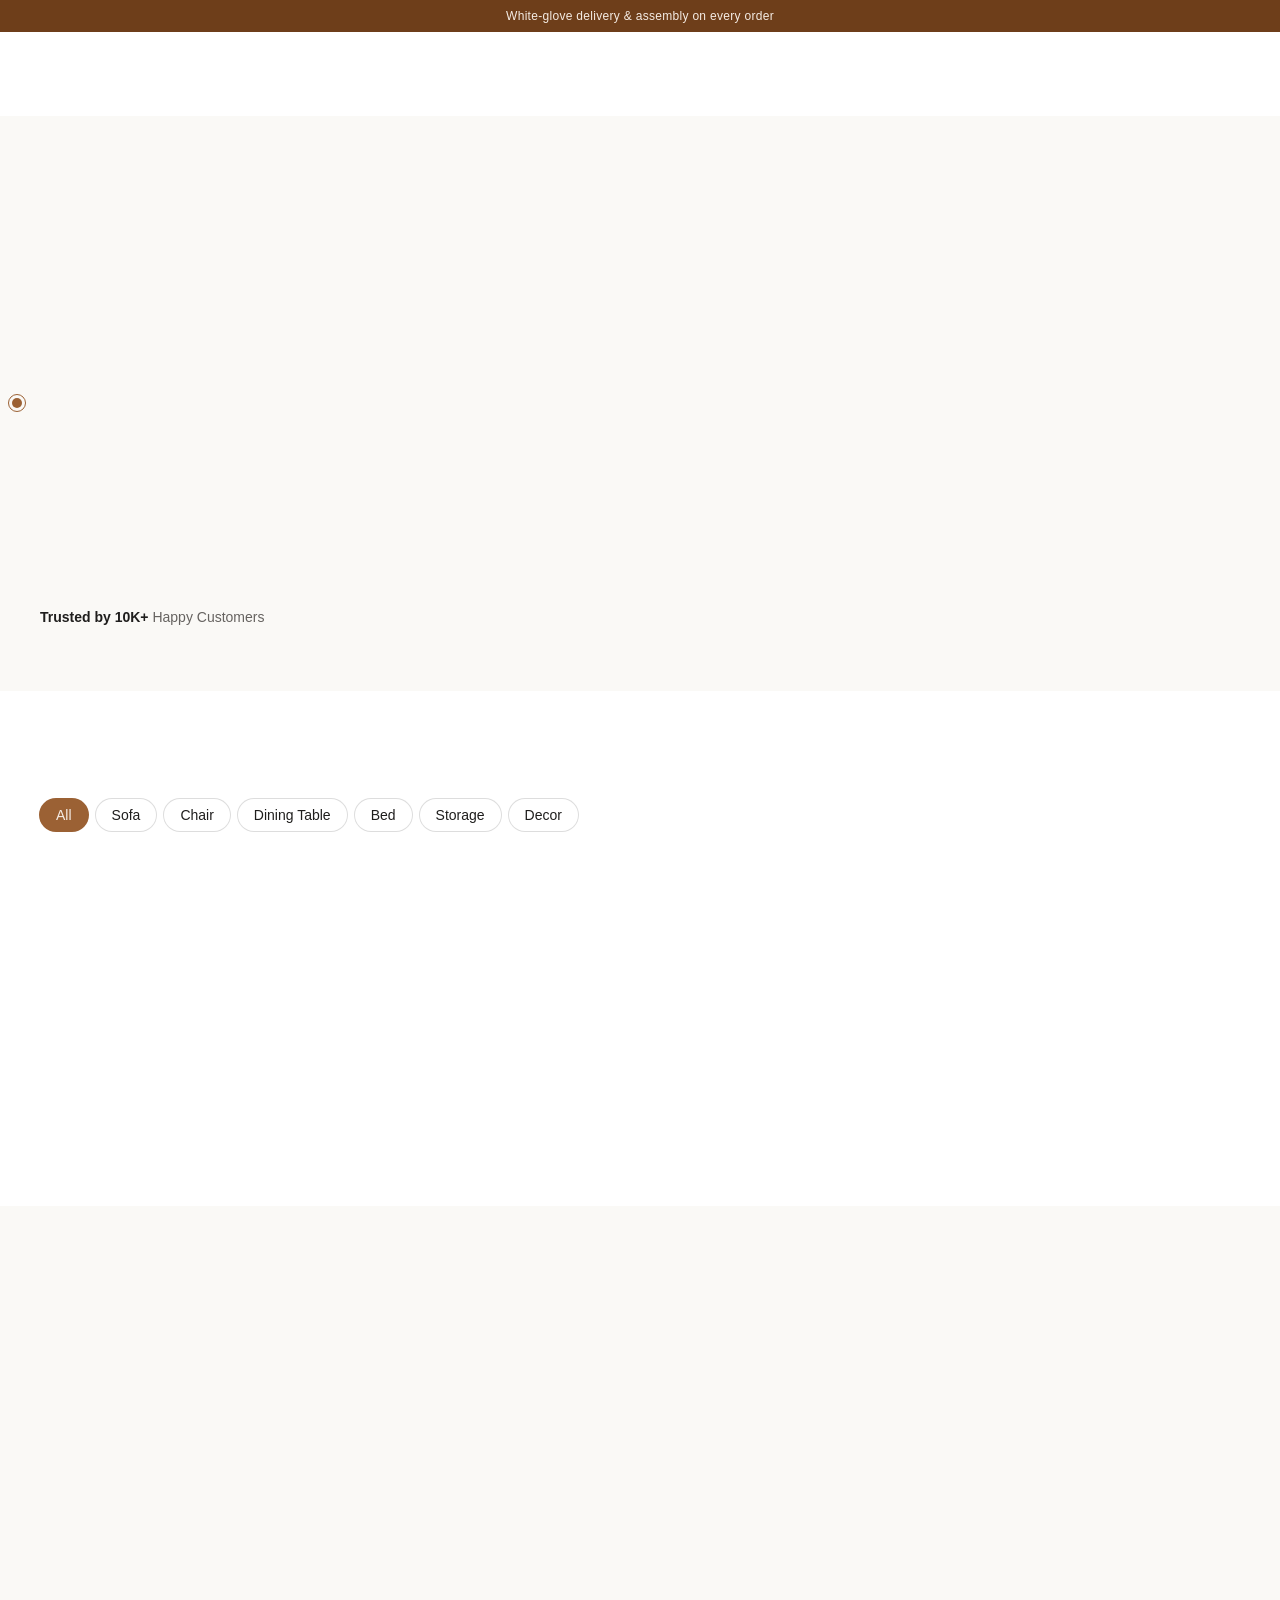
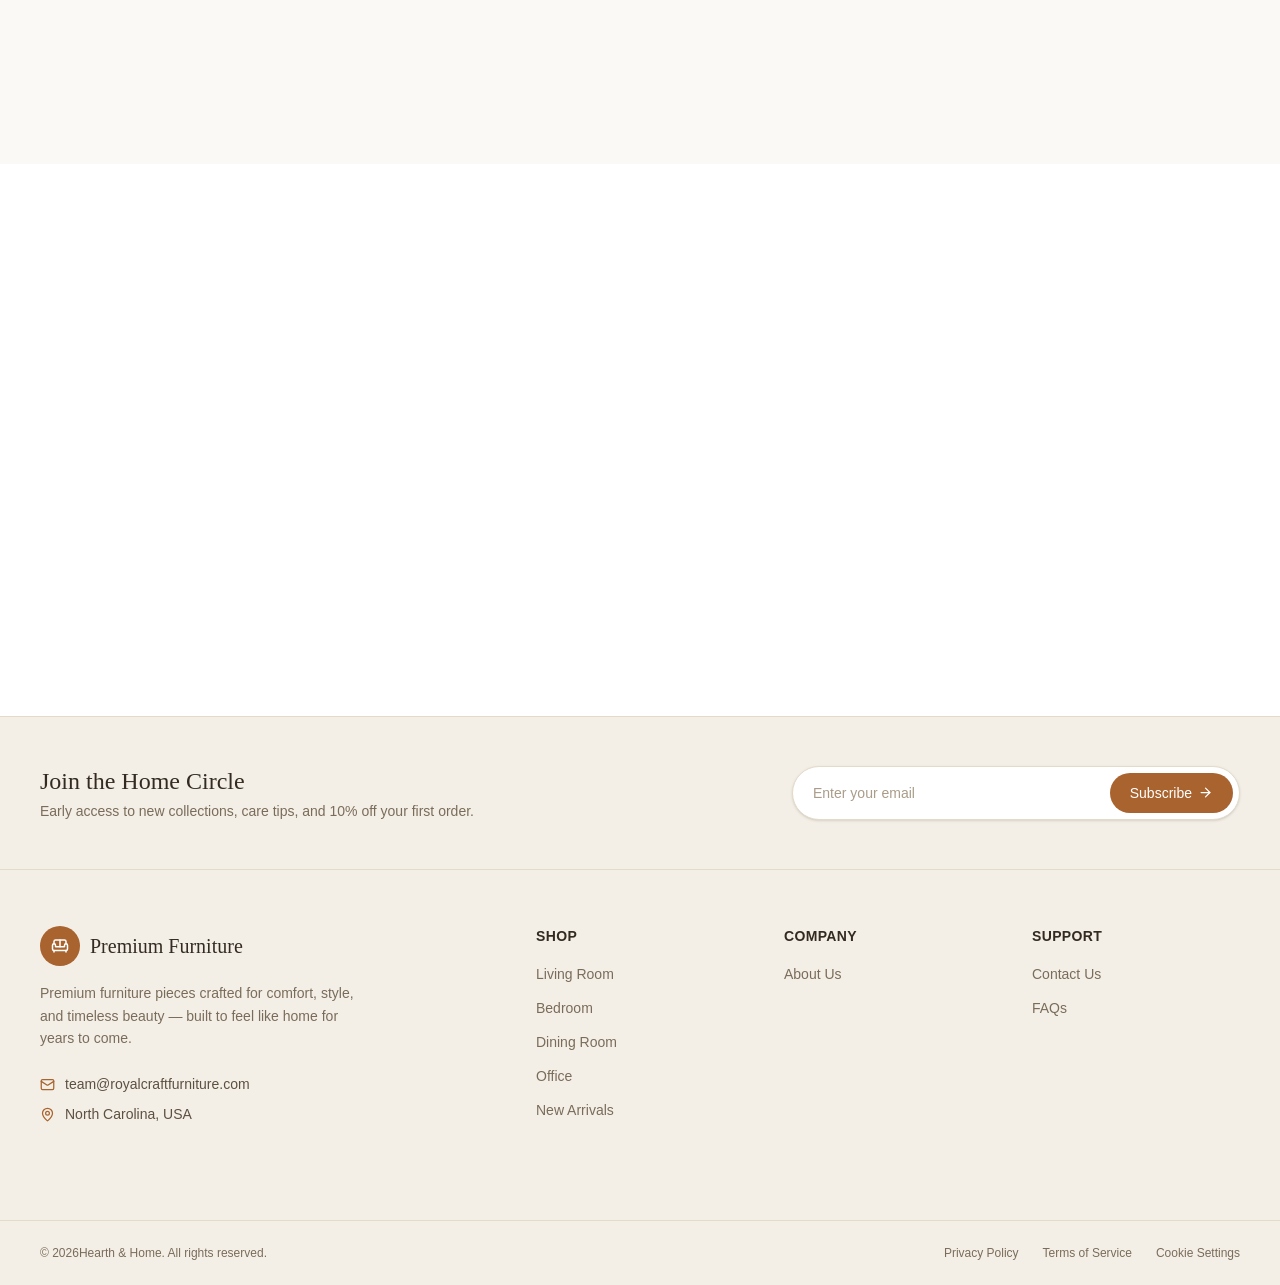
==== index.html @ 8b649267 "update" ====
<!DOCTYPE html><html lang="en" class="geist_a71539c9-module__T19VSG__variable geist_mono_8d43a2aa-module__8Li5zG__variable h-full antialiased"><head><meta charSet="utf-8"/><meta name="viewport" content="width=device-width, initial-scale=1"/><link rel="preload" href="/_next/static/media/797e433ab948586e-s.p.0r6juujl39pe6.woff2" as="font" crossorigin="" type="font/woff2"/><link rel="preload" href="/_next/static/media/caa3a2e1cccd8315-s.p.0wgildi0cnwt9.woff2" as="font" crossorigin="" type="font/woff2"/><link rel="preload" as="image" href="/sofa.png"/><link rel="preload" as="image" href="/sofa1.avif"/><link rel="preload" as="image" href="/chair.webp"/><link rel="preload" as="image" href="/dining.avif"/><link rel="preload" as="image" href="/tvunit.avif"/><link rel="preload" as="image" href="/topdinings.png"/><link rel="stylesheet" href="/_next/static/chunks/14l930531_qc0.css" data-precedence="next"/><link rel="preload" as="script" fetchPriority="low" href="/_next/static/chunks/0iq1i69206cyl.js"/><script src="/_next/static/chunks/3ajz_k1jdii39.js" async=""></script><script src="/_next/static/chunks/0iec5q4ack_04.js" async=""></script><script src="/_next/static/chunks/turbopack-0daykj78xy7ee.js" async=""></script><script src="/_next/static/chunks/05-c3ty_6dwfk.js" async=""></script><script src="/_next/static/chunks/14mrh2-p_w84d.js" async=""></script><script src="/_next/static/chunks/1movsrhce3r8y.js" async=""></script><meta name="next-size-adjust" content=""/><title>Furniture</title><meta name="description" content="Furniture Website for You"/><script src="/_next/static/chunks/0cz1d0mv5g_q7.js" noModule=""></script></head><body class="min-h-full flex flex-col"><div hidden=""><!--$--><!--/$--></div><div class="sticky top-0 z-50"><div class="overflow-hidden bg-brand-dark" style="height:auto;opacity:1"><p class="text-center text-xs tracking-wide text-brand-light py-2 px-4">White-glove delivery &amp; assembly on every order</p></div><header class="w-full flex items-center justify-between px-6 md:px-10 bg-bg-page/90 backdrop-blur-md transition-[padding,box-shadow] duration-300 py-4" style="opacity:0;transform:translateY(-80px)"><a class="flex items-center gap-2.5 shrink-0 group px-10 " href="/"><span class="flex h-9 w-9 items-center justify-center rounded-xl bg-brand-primary text-brand-light transition-colors duration-300 group-hover:bg-brand-dark"><svg viewBox="0 0 24 24" fill="none" stroke="currentColor" stroke-width="1.6" class="h-5 w-5"><path d="M6 11V6.5A1.5 1.5 0 0 1 7.5 5h9A1.5 1.5 0 0 1 18 6.5V11" stroke-linecap="round"></path><path d="M5 11h14a1 1 0 0 1 1 1v3a1 1 0 0 1-1 1H5a1 1 0 0 1-1-1v-3a1 1 0 0 1 1-1Z"></path><path d="M6 16v3M18 16v3" stroke-linecap="round"></path></svg></span></a><nav class="hidden lg:flex items-center gap-1 bg-bg-card rounded-full px-2 py-1.5 shadow-sm ring-1 ring-text-main/5"><a class="relative px-4 py-2 rounded-full" href="/"><span class="absolute inset-0 rounded-full bg-brand-primary/10"></span><span class="relative text-sm font-medium transition-colors duration-200 text-brand-dark">Home</span></a><a class="relative px-4 py-2 rounded-full" href="#shop"><span class="relative text-sm font-medium transition-colors duration-200 text-text-muted hover:text-text-main">Shop</span></a><a class="relative px-4 py-2 rounded-full" href="#about"><span class="relative text-sm font-medium transition-colors duration-200 text-text-muted hover:text-text-main">About Us</span></a></nav><div class="flex items-center gap-1.5 md:gap-3"><div class="hidden sm:flex items-center"><div class="overflow-hidden"><input type="text" placeholder="Search furniture…" class="w-50 bg-bg-card text-sm text-text-main placeholder:text-text-muted rounded-full px-4 py-2 ring-1 ring-text-main/10 focus:outline-none focus:ring-brand-primary/40"/></div><button aria-label="Toggle search" class="grid place-items-center h-10 w-10 rounded-full text-text-main hover:bg-brand-primary/10 hover:text-brand-dark transition-colors"><span class="grid place-items-center" style="opacity:1;transform:none"><svg viewBox="0 0 24 24" fill="none" stroke="currentColor" stroke-width="1.8" class="h-5 w-5"><circle cx="11" cy="11" r="7"></circle><path d="M21 21l-4.35-4.35" stroke-linecap="round"></path></svg></span></button></div><a class="hidden md:inline-flex ml-1 items-center rounded-full bg-brand-primary px-5 py-2.5 text-sm font-semibold text-brand-light shadow-sm transition-colors duration-200 hover:bg-brand-dark" href="#shop">Shop Now</a><button aria-label="Toggle menu" class="grid place-items-center h-10 w-10 rounded-full text-text-main hover:bg-brand-primary/10 lg:hidden"><svg viewBox="0 0 24 24" fill="none" stroke="currentColor" stroke-width="1.8" class="h-5 w-5"><path d="M4 7h16M4 12h16M4 17h16" stroke-linecap="round"></path></svg></button></div></header></div><main><section class="relative w-full bg-bg-page overflow-hidden"><div class="mx-auto max-w-7xl px-6 md:px-10 py-10 md:py-16 grid grid-cols-1 lg:grid-cols-2 gap-10 items-center"><div class="hidden lg:flex flex-col gap-3 absolute left-3 top-1/2 -translate-y-1/2 z-10"><button aria-label="Go to slide 1" class="relative h-2.5 w-2.5"><span class="absolute inset-0 rounded-full transition-colors duration-300 bg-brand-primary"></span><span class="absolute -inset-1 rounded-full border border-brand-primary"></span></button></div><div class="relative z-10"><div style="opacity:0;transform:translateY(18px)"><p class="text-sm font-semibold tracking-wide text-brand-primary mb-4">Crafted for Comfort. Designed for Life.</p><h1 class="font-serif text-4xl sm:text-5xl xl:text-6xl leading-[1.08] text-text-main mb-5">Furniture That<br/><span class="text-brand-primary">Feels Like Home</span></h1><p class="text-text-muted text-base sm:text-lg max-w-md mb-8">Premium furniture pieces crafted for comfort, style, and timeless beauty.</p></div><div class="flex flex-wrap items-center gap-4 mb-10" style="opacity:0;transform:translateY(12px)"><a href="#shop" class="group inline-flex items-center gap-2 rounded-full bg-brand-primary px-7 py-3.5 text-sm font-semibold text-brand-light shadow-sm transition-colors hover:bg-brand-dark">Shop Now<span class="transition-transform duration-200 group-hover:translate-x-1">→</span></a><a href="#shop" class="inline-flex items-center gap-2 rounded-full bg-bg-card px-7 py-3.5 text-sm font-semibold text-text-main ring-1 ring-text-main/10 transition-colors hover:ring-brand-primary/40"><span class="grid grid-cols-2 gap-0.5"><span class="h-1.5 w-1.5 rounded-[2px] bg-text-main"></span><span class="h-1.5 w-1.5 rounded-[2px] bg-text-main"></span><span class="h-1.5 w-1.5 rounded-[2px] bg-text-main"></span><span class="h-1.5 w-1.5 rounded-[2px] bg-text-main"></span></span>Explore Collections</a></div></div><div class="relative"><div class="relative rounded-3xl " style="opacity:0;transform:scale(1.03)"><img src="/sofa.png" alt="Living room styled with furniture" class="h-full w-full object-cover"/></div></div><p class="text-sm text-text-main" id="shop"><span class="font-semibold">Trusted by 10K+</span> <span class="text-text-muted">Happy Customers</span></p></div></section><section class="mx-auto max-w-7xl px-6 md:px-10 py-12"><div class="flex flex-col gap-5 sm:flex-row sm:items-end sm:justify-between mb-6" style="opacity:0;transform:translateY(12px)"><h2 class="font-serif text-3xl text-text-main flex items-center gap-2">Our Products <span class="text-brand-primary">~</span></h2><button class="hidden sm:inline-flex items-center gap-1 text-sm font-medium text-text-main hover:text-brand-primary transition-colors">View All Products<span>→</span></button></div><div class="flex flex-wrap gap-2 mb-8"><button class="rounded-full px-4 py-1.5 text-sm font-medium ring-1 transition-colors bg-brand-primary text-brand-light ring-brand-primary">All</button><button class="rounded-full px-4 py-1.5 text-sm font-medium ring-1 transition-colors text-text-main ring-text-main/15 hover:ring-brand-primary hover:text-brand-primary">Sofa</button><button class="rounded-full px-4 py-1.5 text-sm font-medium ring-1 transition-colors text-text-main ring-text-main/15 hover:ring-brand-primary hover:text-brand-primary">Chair</button><button class="rounded-full px-4 py-1.5 text-sm font-medium ring-1 transition-colors text-text-main ring-text-main/15 hover:ring-brand-primary hover:text-brand-primary">Dining Table</button><button class="rounded-full px-4 py-1.5 text-sm font-medium ring-1 transition-colors text-text-main ring-text-main/15 hover:ring-brand-primary hover:text-brand-primary">Bed</button><button class="rounded-full px-4 py-1.5 text-sm font-medium ring-1 transition-colors text-text-main ring-text-main/15 hover:ring-brand-primary hover:text-brand-primary">Storage</button><button class="rounded-full px-4 py-1.5 text-sm font-medium ring-1 transition-colors text-text-main ring-text-main/15 hover:ring-brand-primary hover:text-brand-primary">Decor</button></div><div class="grid grid-cols-1 sm:grid-cols-2 lg:grid-cols-4 gap-6"><div class="group rounded-2xl cursor-pointer bg-bg-card ring-1 ring-text-main/5 overflow-hidden transition-shadow hover:shadow-lg" style="opacity:0;transform:translateY(20px)"><div class="relative aspect-[4/3.4] overflow-hidden"><img src="/sofa1.avif" alt="Luxe Comfort Sofa" class="h-full w-full object-cover transition-transform duration-500 group-hover:scale-105"/><span class="absolute top-3 left-3 rounded-full px-2.5 py-1 text-[11px] font-semibold bg-brand-primary text-brand-light">Bestseller</span></div><div class="p-4"><h3 class="text-sm font-semibold text-text-main mb-1">Luxe Comfort Sofa</h3></div></div><div class="group rounded-2xl cursor-pointer bg-bg-card ring-1 ring-text-main/5 overflow-hidden transition-shadow hover:shadow-lg" style="opacity:0;transform:translateY(20px)"><div class="relative aspect-[4/3.4] overflow-hidden"><img src="/chair.webp" alt="Velvet Lounge Chair" class="h-full w-full object-cover transition-transform duration-500 group-hover:scale-105"/><span class="absolute top-3 left-3 rounded-full px-2.5 py-1 text-[11px] font-semibold bg-accent-green text-white">New Arrival</span></div><div class="p-4"><h3 class="text-sm font-semibold text-text-main mb-1">Velvet Lounge Chair</h3></div></div><div class="group rounded-2xl cursor-pointer bg-bg-card ring-1 ring-text-main/5 overflow-hidden transition-shadow hover:shadow-lg" style="opacity:0;transform:translateY(20px)"><div class="relative aspect-[4/3.4] overflow-hidden"><img src="/dining.avif" alt="Wooden Dining Set" class="h-full w-full object-cover transition-transform duration-500 group-hover:scale-105"/><span class="absolute top-3 left-3 rounded-full px-2.5 py-1 text-[11px] font-semibold bg-accent-sale text-white">-20%</span></div><div class="p-4"><h3 class="text-sm font-semibold text-text-main mb-1">Wooden Dining Set</h3></div></div><div class="group rounded-2xl cursor-pointer bg-bg-card ring-1 ring-text-main/5 overflow-hidden transition-shadow hover:shadow-lg" style="opacity:0;transform:translateY(20px)"><div class="relative aspect-[4/3.4] overflow-hidden"><img src="/tvunit.avif" alt="Minimal TV Unit" class="h-full w-full object-cover transition-transform duration-500 group-hover:scale-105"/></div><div class="p-4"><h3 class="text-sm font-semibold text-text-main mb-1">Minimal TV Unit</h3></div></div></div><button class="sm:hidden mt-6 inline-flex items-center gap-1 text-sm font-medium text-text-main">View All Products →</button></section><section class="relative w-full bg-bg-page overflow-hidden" id="about"><div class="mx-auto max-w-7xl px-6 md:px-10 pt-8 pb-4"><p class="flex items-center gap-2 text-sm text-text-muted" style="opacity:0;transform:translateY(8px)"><span class="text-text-main font-medium">About Us</span></p></div><div class="mx-auto max-w-7xl px-6 md:px-10 grid grid-cols-1 lg:grid-cols-2 gap-10 items-center py-8 md:py-14"><div style="opacity:0;transform:translateY(20px)"><p class="text-sm font-semibold tracking-wide text-brand-primary mb-4">Est. 2012 · Handcrafted in India</p><h1 class="font-serif text-4xl sm:text-5xl xl:text-6xl leading-[1.08] text-text-main mb-5">Furniture, Made With<br/><span class="text-brand-primary">Intention</span></h1><p class="text-text-muted text-base sm:text-lg max-w-md mb-8">We started Wilder &amp; Oak with one belief — a home should feel unhurried. Every piece we make is built slowly, from solid wood, to be lived on for decades, not seasons.</p><div class="flex flex-wrap items-center gap-4"><a href="#shop" class="group inline-flex items-center gap-2 rounded-full bg-brand-primary px-7 py-3.5 text-sm font-semibold text-brand-light shadow-sm transition-colors hover:bg-brand-dark">Shop The Collection<span class="transition-transform duration-200 group-hover:translate-x-1">→</span></a></div></div><div class="flex flex-col w-full h-min " style="opacity:0;transform:scale(1.03)"><div class="flex rounded-3xl w-full overflow-hidden"><img src="/topdinings.png" class=" w-min"/></div></div></div></section><section class="mx-auto max-w-7xl px-6 md:px-10 py-14"><div class="grid grid-cols-1 lg:grid-cols-2 gap-6"><div class="rounded-2xl bg-bg-card ring-1 ring-text-main/5 p-6 flex flex-col" style="opacity:0;transform:translateY(20px)"><h3 class="font-serif text-xl text-text-main mb-4">Why Choose Us</h3><ul class="space-y-3 mb-6"><li class="flex items-center gap-2.5 text-sm text-text-main" style="opacity:0;transform:translateX(-10px)"><span class="grid h-5 w-5 shrink-0 place-items-center rounded-full bg-accent-green/10 text-accent-green"><svg viewBox="0 0 20 20" fill="none" stroke="currentColor" stroke-width="2" class="h-3 w-3"><path d="M4 10.5l3.5 3.5L16 6" stroke-linecap="round" stroke-linejoin="round"></path></svg></span>Premium Quality Materials</li><li class="flex items-center gap-2.5 text-sm text-text-main" style="opacity:0;transform:translateX(-10px)"><span class="grid h-5 w-5 shrink-0 place-items-center rounded-full bg-accent-green/10 text-accent-green"><svg viewBox="0 0 20 20" fill="none" stroke="currentColor" stroke-width="2" class="h-3 w-3"><path d="M4 10.5l3.5 3.5L16 6" stroke-linecap="round" stroke-linejoin="round"></path></svg></span>Modern &amp; Timeless Designs</li><li class="flex items-center gap-2.5 text-sm text-text-main" style="opacity:0;transform:translateX(-10px)"><span class="grid h-5 w-5 shrink-0 place-items-center rounded-full bg-accent-green/10 text-accent-green"><svg viewBox="0 0 20 20" fill="none" stroke="currentColor" stroke-width="2" class="h-3 w-3"><path d="M4 10.5l3.5 3.5L16 6" stroke-linecap="round" stroke-linejoin="round"></path></svg></span>Affordable Prices</li><li class="flex items-center gap-2.5 text-sm text-text-main" style="opacity:0;transform:translateX(-10px)"><span class="grid h-5 w-5 shrink-0 place-items-center rounded-full bg-accent-green/10 text-accent-green"><svg viewBox="0 0 20 20" fill="none" stroke="currentColor" stroke-width="2" class="h-3 w-3"><path d="M4 10.5l3.5 3.5L16 6" stroke-linecap="round" stroke-linejoin="round"></path></svg></span>Sustainable &amp; Eco-Friendly</li></ul><div class="mt-auto flex rounded-xl overflow-hidden gap-5"><img alt="chair-one" loading="lazy" width="120" height="10" decoding="async" data-nimg="1" style="color:transparent" src="/chair.webp"/><img alt="chair-one" loading="lazy" width="250" height="10" decoding="async" data-nimg="1" class="hidden md:flex" style="color:transparent" src="/sofa2.png"/><img alt="chair-one" loading="lazy" width="120" height="10" decoding="async" data-nimg="1" class="hidden md:flex" style="color:transparent" src="/almary.png"/></div></div><div class="rounded-2xl bg-brand-dark p-6 flex flex-col text-brand-light" style="opacity:0;transform:translateY(20px)"><h3 class="font-serif text-xl mb-2">Let’s Connect</h3><p class="text-sm text-brand-light/70 mb-6">Get interior inspiration, new arrivals, and exclusive offers.</p><form class="flex items-center md:items-start w-full flex-col gap-4 mb-8 px-10"><input type="text" id="" placeholder="Enter your Name" class="w-full flex-1 rounded-full px-4 bg-brand-light/10 py-3 text-sm text-brand-light placeholder:text-brand-light/50 outline-none ring-1 ring-brand-light/15 focus:ring-brand-light/40" name="name"/><div class="w-full flex md:flex-row flex-col gap-2"><input type="email" required="" placeholder="Enter your Email" class=" md:max-w-[45%] w-full flex-1 rounded-full bg-brand-light/10 px-4 py-3 text-sm text-brand-light placeholder:text-brand-light/50 outline-none ring-1 ring-brand-light/15 focus:ring-brand-light/40" value=""/><input type="number" placeholder="Enter your Number" class="md:max-w-[48%] w-full flex-1 rounded-full bg-brand-light/10 px-4 py-3 text-sm text-brand-light placeholder:text-brand-light/50 outline-none ring-1 ring-brand-light/15 focus:ring-brand-light/40" value=""/></div><textarea name="" id="" placeholder="Enter Your Message" class="min-w-full min-h-25 flex-1 rounded-xl bg-brand-light/10 px-4 py-3 text-sm text-brand-light placeholder:text-brand-light/50 outline-none ring-1 ring-brand-light/15 focus:ring-brand-light/40"></textarea><button type="submit" aria-label="Subscribe" class="grid h-11 w-11 shrink-0 place-items-center rounded-full bg-brand-primary text-brand-light" tabindex="0"><span style="transform:none"><svg width="20" xmlns="http://www.w3.org/2000/svg" viewBox="0 0 24 24" fill="currentColor"><path d="M3.5 1.34558C3.58425 1.34558 3.66714 1.36687 3.74096 1.40747L22.2034 11.5618C22.4454 11.6949 22.5337 11.9989 22.4006 12.2409C22.3549 12.324 22.2865 12.3924 22.2034 12.4381L3.74096 22.5924C3.499 22.7255 3.19497 22.6372 3.06189 22.3953C3.02129 22.3214 3 22.2386 3 22.1543V1.84558C3 1.56944 3.22386 1.34558 3.5 1.34558ZM5 4.38249V10.9999H10V12.9999H5V19.6174L18.8499 11.9999L5 4.38249Z"></path></svg></span></button></form></div></div></section></main><footer class="bg-[#F4EFE6] text-[#4A3F35] border-t border-[#E4DAC8]"><div class="border-b border-[#E4DAC8]"><div class="mx-auto max-w-7xl px-6 lg:px-10 py-12 flex flex-col lg:flex-row items-center justify-between gap-6"><div class="text-center lg:text-left"><h3 class="text-2xl font-serif text-[#332B22]">Join the Home Circle</h3><p class="mt-1 text-sm text-[#7A6C5A]">Early access to new collections, care tips, and 10% off your first order.</p></div><form class="flex w-full max-w-md items-center rounded-full bg-white border border-[#E4DAC8] pl-5 pr-1.5 py-1.5 shadow-sm"><input type="email" required="" placeholder="Enter your email" aria-label="Email address" class="flex-1 bg-transparent text-sm text-[#332B22] placeholder:text-[#A99C89] outline-none py-2" value=""/><button type="submit" class="shrink-0 inline-flex items-center gap-1.5 rounded-full bg-[#A8632F] hover:bg-[#8F5327] transition-colors text-white text-sm font-medium px-5 py-2.5">Subscribe<svg xmlns="http://www.w3.org/2000/svg" width="15" height="15" viewBox="0 0 24 24" fill="none" stroke="currentColor" stroke-width="2" stroke-linecap="round" stroke-linejoin="round" class="lucide lucide-arrow-right" aria-hidden="true"><path d="M5 12h14"></path><path d="m12 5 7 7-7 7"></path></svg></button></form></div></div><div class="mx-auto max-w-7xl px-6 lg:px-10 py-14 grid grid-cols-2 sm:grid-cols-2 lg:grid-cols-5 gap-10"><div class="col-span-2"><a class="inline-flex items-center gap-2.5" href="/"><span class="flex h-10 w-10 items-center justify-center rounded-full bg-[#A8632F] text-white"><svg xmlns="http://www.w3.org/2000/svg" width="18" height="18" viewBox="0 0 24 24" fill="none" stroke="currentColor" stroke-width="2" stroke-linecap="round" stroke-linejoin="round" class="lucide lucide-sofa" aria-hidden="true"><path d="M20 9V6a2 2 0 0 0-2-2H6a2 2 0 0 0-2 2v3"></path><path d="M2 16a2 2 0 0 0 2 2h16a2 2 0 0 0 2-2v-5a2 2 0 0 0-4 0v1.5a.5.5 0 0 1-.5.5h-11a.5.5 0 0 1-.5-.5V11a2 2 0 0 0-4 0z"></path><path d="M4 18v2"></path><path d="M20 18v2"></path><path d="M12 4v9"></path></svg></span><span class="font-serif text-xl text-[#332B22]">Premium Furniture</span></a><p class="mt-4 text-sm leading-relaxed text-[#7A6C5A] max-w-xs">Premium furniture pieces crafted for comfort, style, and timeless beauty — built to feel like home for years to come.</p><div class="mt-6 space-y-2.5 text-sm text-[#5C5041]"><a href="mailto:hello@premiumfurniture.com" class="flex items-center gap-2.5 hover:text-[#A8632F] transition-colors"><svg xmlns="http://www.w3.org/2000/svg" width="15" height="15" viewBox="0 0 24 24" fill="none" stroke="currentColor" stroke-width="2" stroke-linecap="round" stroke-linejoin="round" class="lucide lucide-mail text-[#A8632F]" aria-hidden="true"><path d="m22 7-8.991 5.727a2 2 0 0 1-2.009 0L2 7"></path><rect x="2" y="4" width="20" height="16" rx="2"></rect></svg>team@royalcraftfurniture.com</a><div class="flex items-center gap-2.5"><svg xmlns="http://www.w3.org/2000/svg" width="15" height="15" viewBox="0 0 24 24" fill="none" stroke="currentColor" stroke-width="2" stroke-linecap="round" stroke-linejoin="round" class="lucide lucide-map-pin text-[#A8632F]" aria-hidden="true"><path d="M20 10c0 4.993-5.539 10.193-7.399 11.799a1 1 0 0 1-1.202 0C9.539 20.193 4 14.993 4 10a8 8 0 0 1 16 0"></path><circle cx="12" cy="10" r="3"></circle></svg>North Carolina, USA</div></div></div><div><h4 class="text-sm font-semibold text-[#332B22] uppercase tracking-wide">Shop</h4><ul class="mt-4 space-y-2.5"><li><a class="text-sm text-[#7A6C5A] hover:text-[#A8632F] transition-colors" href="/#shop">Living Room</a></li><li><a class="text-sm text-[#7A6C5A] hover:text-[#A8632F] transition-colors" href="/#shop">Bedroom</a></li><li><a class="text-sm text-[#7A6C5A] hover:text-[#A8632F] transition-colors" href="/#shop">Dining Room</a></li><li><a class="text-sm text-[#7A6C5A] hover:text-[#A8632F] transition-colors" href="/#shop">Office</a></li><li><a class="text-sm text-[#7A6C5A] hover:text-[#A8632F] transition-colors" href="/#shop">New Arrivals</a></li></ul></div><div><h4 class="text-sm font-semibold text-[#332B22] uppercase tracking-wide">Company</h4><ul class="mt-4 space-y-2.5"><li><a class="text-sm text-[#7A6C5A] hover:text-[#A8632F] transition-colors" href="/#about">About Us</a></li></ul></div><div><h4 class="text-sm font-semibold text-[#332B22] uppercase tracking-wide">Support</h4><ul class="mt-4 space-y-2.5"><li><a class="text-sm text-[#7A6C5A] hover:text-[#A8632F] transition-colors" href="/contact/">Contact Us</a></li><li><a class="text-sm text-[#7A6C5A] hover:text-[#A8632F] transition-colors" href="/faq/">FAQs</a></li></ul></div><div></div></div><div class="border-t border-[#E4DAC8]"><div class="mx-auto max-w-7xl px-6 lg:px-10 py-6 flex flex-col-reverse sm:flex-row items-center justify-between gap-4 text-xs text-[#7A6C5A]"><p>© <!-- -->2026<!-- -->Hearth &amp; Home. All rights reserved.</p><div class="flex items-center gap-6"><a class="hover:text-[#A8632F] transition-colors" href="/privacy/">Privacy Policy</a><a class="hover:text-[#A8632F] transition-colors" href="/terms/">Terms of Service</a><a class="hover:text-[#A8632F] transition-colors" href="/cookies/">Cookie Settings</a></div></div></div></footer><!--$--><!--/$--><script src="/_next/static/chunks/0iq1i69206cyl.js" id="_R_" async=""></script><script>(self.__next_f=self.__next_f||[]).push([0])</script><script>self.__next_f.push([1,"1:\"$Sreact.fragment\"\n2:I[39756,[\"/_next/static/chunks/05-c3ty_6dwfk.js\",\"/_next/static/chunks/14mrh2-p_w84d.js\"],\"default\"]\n3:I[37457,[\"/_next/static/chunks/05-c3ty_6dwfk.js\",\"/_next/static/chunks/14mrh2-p_w84d.js\"],\"default\"]\n4:I[62319,[\"/_next/static/chunks/05-c3ty_6dwfk.js\",\"/_next/static/chunks/14mrh2-p_w84d.js\",\"/_next/static/chunks/1movsrhce3r8y.js\"],\"default\"]\n5:I[92349,[\"/_next/static/chunks/05-c3ty_6dwfk.js\",\"/_next/static/chunks/14mrh2-p_w84d.js\",\"/_next/static/chunks/1movsrhce3r8y.js\"],\"default\"]\n6:I[60334,[\"/_next/static/chunks/05-c3ty_6dwfk.js\",\"/_next/static/chunks/14mrh2-p_w84d.js\",\"/_next/static/chunks/1movsrhce3r8y.js\"],\"default\"]\n7:I[94511,[\"/_next/static/chunks/05-c3ty_6dwfk.js\",\"/_next/static/chunks/14mrh2-p_w84d.js\",\"/_next/static/chunks/1movsrhce3r8y.js\"],\"default\"]\n8:I[33513,[\"/_next/static/chunks/05-c3ty_6dwfk.js\",\"/_next/static/chunks/14mrh2-p_w84d.js\",\"/_next/static/chunks/1movsrhce3r8y.js\"],\"default\"]\n9:I[56691,[\"/_next/static/chunks/05-c3ty_6dwfk.js\",\"/_next/static/chunks/14mrh2-p_w84d.js\",\"/_next/static/chunks/1movsrhce3r8y.js\"],\"default\"]\na:I[97367,[\"/_next/static/chunks/05-c3ty_6dwfk.js\",\"/_next/static/chunks/14mrh2-p_w84d.js\"],\"OutletBoundary\"]\nb:\"$Sreact.suspense\"\nd:I[97367,[\"/_next/static/chunks/05-c3ty_6dwfk.js\",\"/_next/static/chunks/14mrh2-p_w84d.js\"],\"ViewportBoundary\"]\nf:I[97367,[\"/_next/static/chunks/05-c3ty_6dwfk.js\",\"/_next/static/chunks/14mrh2-p_w84d.js\"],\"MetadataBoundary\"]\n11:I[68027,[\"/_next/static/chunks/05-c3ty_6dwfk.js\",\"/_next/static/chunks/14mrh2-p_w84d.js\"],\"default\",1]\n:HL[\"/_next/static/chunks/14l930531_qc0.css\",\"style\"]\n:HL[\"/_next/static/media/797e433ab948586e-s.p.0r6juujl39pe6.woff2\",\"font\",{\"crossOrigin\":\"\",\"type\":\"font/woff2\"}]\n:HL[\"/_next/static/media/caa3a2e1cccd8315-s.p.0wgildi0cnwt9.woff2\",\"font\",{\"crossOrigin\":\"\",\"type\":\"font/woff2\"}]\n"])</script><script>self.__next_f.push([1,"0:{\"P\":null,\"c\":[\"\",\"\"],\"q\":\"\",\"i\":false,\"f\":[[[\"\",{\"children\":[\"__PAGE__\",{}]},\"$undefined\",\"$undefined\",16],[[\"$\",\"$1\",\"c\",{\"children\":[[[\"$\",\"link\",\"0\",{\"rel\":\"stylesheet\",\"href\":\"/_next/static/chunks/14l930531_qc0.css\",\"precedence\":\"next\",\"crossOrigin\":\"$undefined\",\"nonce\":\"$undefined\"}],[\"$\",\"script\",\"script-0\",{\"src\":\"/_next/static/chunks/05-c3ty_6dwfk.js\",\"async\":true,\"nonce\":\"$undefined\"}],[\"$\",\"script\",\"script-1\",{\"src\":\"/_next/static/chunks/14mrh2-p_w84d.js\",\"async\":true,\"nonce\":\"$undefined\"}]],[\"$\",\"html\",null,{\"lang\":\"en\",\"className\":\"geist_a71539c9-module__T19VSG__variable geist_mono_8d43a2aa-module__8Li5zG__variable h-full antialiased\",\"children\":[\"$\",\"body\",null,{\"className\":\"min-h-full flex flex-col\",\"children\":[\"$\",\"$L2\",null,{\"parallelRouterKey\":\"children\",\"error\":\"$undefined\",\"errorStyles\":\"$undefined\",\"errorScripts\":\"$undefined\",\"template\":[\"$\",\"$L3\",null,{}],\"templateStyles\":\"$undefined\",\"templateScripts\":\"$undefined\",\"notFound\":[[[\"$\",\"title\",null,{\"children\":\"404: This page could not be found.\"}],[\"$\",\"div\",null,{\"style\":{\"fontFamily\":\"system-ui,\\\"Segoe UI\\\",Roboto,Helvetica,Arial,sans-serif,\\\"Apple Color Emoji\\\",\\\"Segoe UI Emoji\\\"\",\"height\":\"100vh\",\"textAlign\":\"center\",\"display\":\"flex\",\"flexDirection\":\"column\",\"alignItems\":\"center\",\"justifyContent\":\"center\"},\"children\":[\"$\",\"div\",null,{\"children\":[[\"$\",\"style\",null,{\"dangerouslySetInnerHTML\":{\"__html\":\"body{color:#000;background:#fff;margin:0}.next-error-h1{border-right:1px solid rgba(0,0,0,.3)}@media (prefers-color-scheme:dark){body{color:#fff;background:#000}.next-error-h1{border-right:1px solid rgba(255,255,255,.3)}}\"}}],[\"$\",\"h1\",null,{\"className\":\"next-error-h1\",\"style\":{\"display\":\"inline-block\",\"margin\":\"0 20px 0 0\",\"padding\":\"0 23px 0 0\",\"fontSize\":24,\"fontWeight\":500,\"verticalAlign\":\"top\",\"lineHeight\":\"49px\"},\"children\":404}],[\"$\",\"div\",null,{\"style\":{\"display\":\"inline-block\"},\"children\":[\"$\",\"h2\",null,{\"style\":{\"fontSize\":14,\"fontWeight\":400,\"lineHeight\":\"49px\",\"margin\":0},\"children\":\"This page could not be found.\"}]}]]}]}]],[]],\"forbidden\":\"$undefined\",\"unauthorized\":\"$undefined\"}]}]}]]}],{\"children\":[[\"$\",\"$1\",\"c\",{\"children\":[[[\"$\",\"$L4\",null,{}],[\"$\",\"main\",null,{\"children\":[[\"$\",\"$L5\",null,{}],[\"$\",\"$L6\",null,{}],[\"$\",\"$L7\",null,{}],[\"$\",\"$L8\",null,{}]]}],[\"$\",\"$L9\",null,{}]],[[\"$\",\"script\",\"script-0\",{\"src\":\"/_next/static/chunks/1movsrhce3r8y.js\",\"async\":true,\"nonce\":\"$undefined\"}]],[\"$\",\"$La\",null,{\"children\":[\"$\",\"$b\",null,{\"name\":\"Next.MetadataOutlet\",\"children\":\"$@c\"}]}]]}],{},null,false,null]},null,false,null],[\"$\",\"$1\",\"h\",{\"children\":[null,[\"$\",\"$Ld\",null,{\"children\":\"$Le\"}],[\"$\",\"div\",null,{\"hidden\":true,\"children\":[\"$\",\"$Lf\",null,{\"children\":[\"$\",\"$b\",null,{\"name\":\"Next.Metadata\",\"children\":\"$L10\"}]}]}],[\"$\",\"meta\",null,{\"name\":\"next-size-adjust\",\"content\":\"\"}]]}],false]],\"m\":\"$undefined\",\"G\":[\"$11\",[[\"$\",\"link\",\"0\",{\"rel\":\"stylesheet\",\"href\":\"/_next/static/chunks/14l930531_qc0.css\",\"precedence\":\"next\",\"crossOrigin\":\"$undefined\",\"nonce\":\"$undefined\"}]]],\"S\":true,\"h\":null,\"s\":\"$undefined\",\"l\":\"$undefined\",\"p\":\"$undefined\",\"d\":\"$undefined\",\"b\":\"ngyuri0D6I-CMDecz7bfh\"}\n"])</script><script>self.__next_f.push([1,"e:[[\"$\",\"meta\",\"0\",{\"charSet\":\"utf-8\"}],[\"$\",\"meta\",\"1\",{\"name\":\"viewport\",\"content\":\"width=device-width, initial-scale=1\"}]]\n"])</script><script>self.__next_f.push([1,"c:null\n10:[[\"$\",\"title\",\"0\",{\"children\":\"Furniture\"}],[\"$\",\"meta\",\"1\",{\"name\":\"description\",\"content\":\"Furniture Website for You\"}]]\n"])</script></body></html>
---- _next/static/chunks/14l930531_qc0.css ----
@font-face{font-family:Geist;font-style:normal;font-weight:100 900;font-display:swap;src:url(../media/fef07dbb0973bf53-s.3p2_lha1f2xer.woff2)format("woff2");unicode-range:U+460-52F,U+1C80-1C8A,U+20B4,U+2DE0-2DFF,U+A640-A69F,U+FE2E-FE2F}@font-face{font-family:Geist;font-style:normal;font-weight:100 900;font-display:swap;src:url(../media/8a480f0b521d4e75-s.1qq4vpdcun5oj.woff2)format("woff2");unicode-range:U+301,U+400-45F,U+490-491,U+4B0-4B1,U+2116}@font-face{font-family:Geist;font-style:normal;font-weight:100 900;font-display:swap;src:url(../media/53b9e256198e5412-s.390ncx5urfkfu.woff2)format("woff2");unicode-range:U+102-103,U+110-111,U+128-129,U+168-169,U+1A0-1A1,U+1AF-1B0,U+300-301,U+303-304,U+308-309,U+323,U+329,U+1EA0-1EF9,U+20AB}@font-face{font-family:Geist;font-style:normal;font-weight:100 900;font-display:swap;src:url(../media/7178b3e590c64307-s.21jp631_3pja2.woff2)format("woff2");unicode-range:U+100-2BA,U+2BD-2C5,U+2C7-2CC,U+2CE-2D7,U+2DD-2FF,U+304,U+308,U+329,U+1D00-1DBF,U+1E00-1E9F,U+1EF2-1EFF,U+2020,U+20A0-20AB,U+20AD-20C0,U+2113,U+2C60-2C7F,U+A720-A7FF}@font-face{font-family:Geist;font-style:normal;font-weight:100 900;font-display:swap;src:url(../media/caa3a2e1cccd8315-s.p.0wgildi0cnwt9.woff2)format("woff2");unicode-range:U+??,U+131,U+152-153,U+2BB-2BC,U+2C6,U+2DA,U+2DC,U+304,U+308,U+329,U+2000-206F,U+20AC,U+2122,U+2191,U+2193,U+2212,U+2215,U+FEFF,U+FFFD}@font-face{font-family:Geist Fallback;src:local(Arial);ascent-override:95.94%;descent-override:28.16%;line-gap-override:0.0%;size-adjust:104.76%}.geist_a71539c9-module__T19VSG__className{font-family:Geist,Geist Fallback;font-style:normal}.geist_a71539c9-module__T19VSG__variable{--font-geist-sans:"Geist", "Geist Fallback"}
@font-face{font-family:Geist Mono;font-style:normal;font-weight:100 900;font-display:swap;src:url(../media/5ce348bf30bf5439-s.31988l_ccedte.woff2)format("woff2");unicode-range:U+460-52F,U+1C80-1C8A,U+20B4,U+2DE0-2DFF,U+A640-A69F,U+FE2E-FE2F}@font-face{font-family:Geist Mono;font-style:normal;font-weight:100 900;font-display:swap;src:url(../media/4fa387ec64143e14-s.2tuy5pz7dlieh.woff2)format("woff2");unicode-range:U+301,U+400-45F,U+490-491,U+4B0-4B1,U+2116}@font-face{font-family:Geist Mono;font-style:normal;font-weight:100 900;font-display:swap;src:url(../media/6306c77e7c8268e4-s.2dbetqa9o8jxf.woff2)format("woff2");unicode-range:U+2000-2001,U+2004-2008,U+200A,U+23B8-23BD,U+2500-259F}@font-face{font-family:Geist Mono;font-style:normal;font-weight:100 900;font-display:swap;src:url(../media/7d817b4c03b0c5f1-s.1uyisp29ctx0d.woff2)format("woff2");unicode-range:U+102-103,U+110-111,U+128-129,U+168-169,U+1A0-1A1,U+1AF-1B0,U+300-301,U+303-304,U+308-309,U+323,U+329,U+1EA0-1EF9,U+20AB}@font-face{font-family:Geist Mono;font-style:normal;font-weight:100 900;font-display:swap;src:url(../media/bbc41e54d2fcbd21-s.1rgnod-3esatf.woff2)format("woff2");unicode-range:U+100-2BA,U+2BD-2C5,U+2C7-2CC,U+2CE-2D7,U+2DD-2FF,U+304,U+308,U+329,U+1D00-1DBF,U+1E00-1E9F,U+1EF2-1EFF,U+2020,U+20A0-20AB,U+20AD-20C0,U+2113,U+2C60-2C7F,U+A720-A7FF}@font-face{font-family:Geist Mono;font-style:normal;font-weight:100 900;font-display:swap;src:url(../media/797e433ab948586e-s.p.0r6juujl39pe6.woff2)format("woff2");unicode-range:U+??,U+131,U+152-153,U+2BB-2BC,U+2C6,U+2DA,U+2DC,U+304,U+308,U+329,U+2000-206F,U+20AC,U+2122,U+2191,U+2193,U+2212,U+2215,U+FEFF,U+FFFD}@font-face{font-family:Geist Mono Fallback;src:local(Arial);ascent-override:74.67%;descent-override:21.92%;line-gap-override:0.0%;size-adjust:134.59%}.geist_mono_8d43a2aa-module__8Li5zG__className{font-family:Geist Mono,Geist Mono Fallback;font-style:normal}.geist_mono_8d43a2aa-module__8Li5zG__variable{--font-geist-mono:"Geist Mono", "Geist Mono Fallback"}
@layer properties{@supports (((-webkit-hyphens:none)) and (not (margin-trim:inline))) or ((-moz-orient:inline) and (not (color:rgb(from red r g b)))){*,:before,:after,::backdrop{--tw-translate-x:0;--tw-translate-y:0;--tw-translate-z:0;--tw-space-y-reverse:0;--tw-border-style:solid;--tw-leading:initial;--tw-font-weight:initial;--tw-tracking:initial;--tw-shadow:0 0 #0000;--tw-shadow-color:initial;--tw-shadow-alpha:100%;--tw-inset-shadow:0 0 #0000;--tw-inset-shadow-color:initial;--tw-inset-shadow-alpha:100%;--tw-ring-color:initial;--tw-ring-shadow:0 0 #0000;--tw-inset-ring-color:initial;--tw-inset-ring-shadow:0 0 #0000;--tw-ring-inset:initial;--tw-ring-offset-width:0px;--tw-ring-offset-color:#fff;--tw-ring-offset-shadow:0 0 #0000;--tw-blur:initial;--tw-brightness:initial;--tw-contrast:initial;--tw-grayscale:initial;--tw-hue-rotate:initial;--tw-invert:initial;--tw-opacity:initial;--tw-saturate:initial;--tw-sepia:initial;--tw-drop-shadow:initial;--tw-drop-shadow-color:initial;--tw-drop-shadow-alpha:100%;--tw-drop-shadow-size:initial;--tw-backdrop-blur:initial;--tw-backdrop-brightness:initial;--tw-backdrop-contrast:initial;--tw-backdrop-grayscale:initial;--tw-backdrop-hue-rotate:initial;--tw-backdrop-invert:initial;--tw-backdrop-opacity:initial;--tw-backdrop-saturate:initial;--tw-backdrop-sepia:initial;--tw-duration:initial;--tw-scale-x:1;--tw-scale-y:1;--tw-scale-z:1}}}@layer theme{:root,:host{--font-sans:-apple-system, BlinkMacSystemFont, "Segoe UI", Roboto, "Helvetica Neue", "Noto Sans", Arial, sans-serif, "Apple Color Emoji", "Segoe UI Emoji", "Segoe UI Symbol", "Noto Color Emoji";--font-serif:ui-serif, Georgia, Cambria, "Times New Roman", Times, serif;--font-mono:ui-monospace, SFMono-Regular, Menlo, Monaco, Consolas, "Liberation Mono", "Courier New", monospace;--color-white:#fff;--spacing:.25rem;--container-xs:20rem;--container-md:28rem;--container-7xl:80rem;--text-xs:.75rem;--text-xs--line-height:calc(1 / .75);--text-sm:.875rem;--text-sm--line-height:calc(1.25 / .875);--text-base:1rem;--text-base--line-height:calc(1.5 / 1);--text-lg:1.125rem;--text-lg--line-height:calc(1.75 / 1.125);--text-xl:1.25rem;--text-xl--line-height:calc(1.75 / 1.25);--text-2xl:1.5rem;--text-2xl--line-height:calc(2 / 1.5);--text-3xl:1.875rem;--text-3xl--line-height:calc(2.25 / 1.875);--text-4xl:2.25rem;--text-4xl--line-height:calc(2.5 / 2.25);--text-5xl:3rem;--text-5xl--line-height:1;--text-6xl:3.75rem;--text-6xl--line-height:1;--font-weight-medium:500;--font-weight-semibold:600;--tracking-wide:.025em;--leading-relaxed:1.625;--radius-xl:.75rem;--radius-2xl:1rem;--radius-3xl:1.5rem;--blur-md:12px;--default-transition-duration:.15s;--default-transition-timing-function:cubic-bezier(.4, 0, .2, 1);--default-font-family:var(--font-sans);--default-mono-font-family:var(--font-mono);--color-brand-primary:#9b6134;--color-brand-dark:#6e3e1a;--color-brand-light:#f5ece4;--color-text-main:#1f1e1d;--color-text-muted:#666360;--color-accent-green:#3d664c;--color-accent-sale:#c85a32;--color-bg-page:#faf9f6;--color-bg-card:#fff}}@layer base{*,:after,:before,::backdrop{box-sizing:border-box;border:0 solid;margin:0;padding:0}::file-selector-button{box-sizing:border-box;border:0 solid;margin:0;padding:0}html,:host{-webkit-text-size-adjust:100%;tab-size:4;line-height:1.5;font-family:var(--default-font-family,-apple-system, BlinkMacSystemFont, "Segoe UI", Roboto, "Helvetica Neue", "Noto Sans", Arial, sans-serif, "Apple Color Emoji", "Segoe UI Emoji", "Segoe UI Symbol", "Noto Color Emoji");font-feature-settings:var(--default-font-feature-settings,normal);font-variation-settings:var(--default-font-variation-settings,normal);-webkit-tap-highlight-color:transparent}hr{height:0;color:inherit;border-top-width:1px}abbr:where([title]){-webkit-text-decoration:underline dotted;text-decoration:underline dotted}h1,h2,h3,h4,h5,h6{font-size:inherit;font-weight:inherit}a{color:inherit;-webkit-text-decoration:inherit;-webkit-text-decoration:inherit;-webkit-text-decoration:inherit;-webkit-text-decoration:inherit;text-decoration:inherit}b,strong{font-weight:bolder}code,kbd,samp,pre{font-family:var(--default-mono-font-family,ui-monospace, SFMono-Regular, Menlo, Monaco, Consolas, "Liberation Mono", "Courier New", monospace);font-feature-settings:var(--default-mono-font-feature-settings,normal);font-variation-settings:var(--default-mono-font-variation-settings,normal);font-size:1em}small{font-size:80%}sub,sup{vertical-align:baseline;font-size:75%;line-height:0;position:relative}sub{bottom:-.25em}sup{top:-.5em}table{text-indent:0;border-color:inherit;border-collapse:collapse}:-moz-focusring:where(:not(iframe)){outline:auto}progress{vertical-align:baseline}summary{display:list-item}ol,ul,menu{list-style:none}img,svg,video,canvas,audio,iframe,embed,object{vertical-align:middle;display:block}img,video{max-width:100%;height:auto}button,input,select,optgroup,textarea{font:inherit;font-feature-settings:inherit;font-variation-settings:inherit;letter-spacing:inherit;color:inherit;opacity:1;background-color:#0000;border-radius:0}::file-selector-button{font:inherit;font-feature-settings:inherit;font-variation-settings:inherit;letter-spacing:inherit;color:inherit;opacity:1;background-color:#0000;border-radius:0}:where(select:is([multiple],[size])) optgroup{font-weight:bolder}:where(select:is([multiple],[size])) optgroup option{padding-inline-start:20px}::file-selector-button{margin-inline-end:4px}::placeholder{opacity:1}@supports (not ((-webkit-appearance:-apple-pay-button))) or (contain-intrinsic-size:1px){::placeholder{color:currentColor}@supports (color:color-mix(in lab, red, red)){::placeholder{color:color-mix(in oklab, currentcolor 50%, transparent)}}}textarea{resize:vertical}::-webkit-search-decoration{-webkit-appearance:none}::-webkit-date-and-time-value{min-height:1lh;text-align:inherit}::-webkit-datetime-edit{display:inline-flex}::-webkit-datetime-edit-fields-wrapper{padding:0}::-webkit-datetime-edit{padding-block:0}::-webkit-datetime-edit-year-field{padding-block:0}::-webkit-datetime-edit-month-field{padding-block:0}::-webkit-datetime-edit-day-field{padding-block:0}::-webkit-datetime-edit-hour-field{padding-block:0}::-webkit-datetime-edit-minute-field{padding-block:0}::-webkit-datetime-edit-second-field{padding-block:0}::-webkit-datetime-edit-millisecond-field{padding-block:0}::-webkit-datetime-edit-meridiem-field{padding-block:0}::-webkit-calendar-picker-indicator{line-height:1}:-moz-ui-invalid{box-shadow:none}button,input:where([type=button],[type=reset],[type=submit]){appearance:button}::file-selector-button{appearance:button}::-webkit-inner-spin-button{height:auto}::-webkit-outer-spin-button{height:auto}[hidden]:where(:not([hidden=until-found])){display:none!important}}@layer components;@layer utilities{.visible{visibility:visible}.absolute{position:absolute}.relative{position:relative}.sticky{position:sticky}.-inset-1{inset:calc(var(--spacing) * -1)}.inset-0{inset:0}.-top-0\.5{top:calc(var(--spacing) * -.5)}.top-0{top:0}.top-1\/2{top:50%}.top-3{top:calc(var(--spacing) * 3)}.-right-0\.5{right:calc(var(--spacing) * -.5)}.left-3{left:calc(var(--spacing) * 3)}.z-10{z-index:10}.z-50{z-index:50}.col-span-2{grid-column:span 2/span 2}.mx-auto{margin-inline:auto}.-mt-2{margin-top:calc(var(--spacing) * -2)}.mt-1{margin-top:var(--spacing)}.mt-2{margin-top:calc(var(--spacing) * 2)}.mt-4{margin-top:calc(var(--spacing) * 4)}.mt-6{margin-top:calc(var(--spacing) * 6)}.mt-auto{margin-top:auto}.mb-1{margin-bottom:var(--spacing)}.mb-2{margin-bottom:calc(var(--spacing) * 2)}.mb-4{margin-bottom:calc(var(--spacing) * 4)}.mb-5{margin-bottom:calc(var(--spacing) * 5)}.mb-6{margin-bottom:calc(var(--spacing) * 6)}.mb-8{margin-bottom:calc(var(--spacing) * 8)}.mb-10{margin-bottom:calc(var(--spacing) * 10)}.ml-1{margin-left:var(--spacing)}.block{display:block}.flex{display:flex}.grid{display:grid}.hidden{display:none}.inline{display:inline}.inline-flex{display:inline-flex}.aspect-\[4\/3\.4\]{aspect-ratio:4/3.4}.h-1\.5{height:calc(var(--spacing) * 1.5)}.h-2\.5{height:calc(var(--spacing) * 2.5)}.h-3{height:calc(var(--spacing) * 3)}.h-4{height:calc(var(--spacing) * 4)}.h-4\.5{height:calc(var(--spacing) * 4.5)}.h-5{height:calc(var(--spacing) * 5)}.h-9{height:calc(var(--spacing) * 9)}.h-10{height:calc(var(--spacing) * 10)}.h-11{height:calc(var(--spacing) * 11)}.h-full{height:100%}.h-min{height:min-content}.min-h-25{min-height:calc(var(--spacing) * 25)}.min-h-full{min-height:100%}.w-1\.5{width:calc(var(--spacing) * 1.5)}.w-2\.5{width:calc(var(--spacing) * 2.5)}.w-3{width:calc(var(--spacing) * 3)}.w-4{width:calc(var(--spacing) * 4)}.w-4\.5{width:calc(var(--spacing) * 4.5)}.w-5{width:calc(var(--spacing) * 5)}.w-9{width:calc(var(--spacing) * 9)}.w-10{width:calc(var(--spacing) * 10)}.w-11{width:calc(var(--spacing) * 11)}.w-50{width:calc(var(--spacing) * 50)}.w-full{width:100%}.w-min{width:min-content}.max-w-7xl{max-width:var(--container-7xl)}.max-w-md{max-width:var(--container-md)}.max-w-xs{max-width:var(--container-xs)}.min-w-\[18px\]{min-width:18px}.min-w-full{min-width:100%}.flex-1{flex:1}.shrink-0{flex-shrink:0}.-translate-y-1\/2{--tw-translate-y:calc(calc(1 / 2 * 100%) * -1);translate:var(--tw-translate-x) var(--tw-translate-y)}.cursor-pointer{cursor:pointer}.grid-cols-1{grid-template-columns:repeat(1,minmax(0,1fr))}.grid-cols-2{grid-template-columns:repeat(2,minmax(0,1fr))}.flex-col{flex-direction:column}.flex-col-reverse{flex-direction:column-reverse}.flex-wrap{flex-wrap:wrap}.place-items-center{place-items:center}.items-center{align-items:center}.justify-around{justify-content:space-around}.justify-between{justify-content:space-between}.justify-center{justify-content:center}.gap-0\.5{gap:calc(var(--spacing) * .5)}.gap-1{gap:var(--spacing)}.gap-1\.5{gap:calc(var(--spacing) * 1.5)}.gap-2{gap:calc(var(--spacing) * 2)}.gap-2\.5{gap:calc(var(--spacing) * 2.5)}.gap-3{gap:calc(var(--spacing) * 3)}.gap-4{gap:calc(var(--spacing) * 4)}.gap-5{gap:calc(var(--spacing) * 5)}.gap-6{gap:calc(var(--spacing) * 6)}.gap-10{gap:calc(var(--spacing) * 10)}:where(.space-y-2\.5>:not(:last-child)){--tw-space-y-reverse:0;margin-block-start:calc(calc(var(--spacing) * 2.5) * var(--tw-space-y-reverse));margin-block-end:calc(calc(var(--spacing) * 2.5) * calc(1 - var(--tw-space-y-reverse)))}:where(.space-y-3>:not(:last-child)){--tw-space-y-reverse:0;margin-block-start:calc(calc(var(--spacing) * 3) * var(--tw-space-y-reverse));margin-block-end:calc(calc(var(--spacing) * 3) * calc(1 - var(--tw-space-y-reverse)))}.overflow-hidden{overflow:hidden}.rounded-2xl{border-radius:var(--radius-2xl)}.rounded-3xl{border-radius:var(--radius-3xl)}.rounded-\[2px\]{border-radius:2px}.rounded-full{border-radius:3.40282e38px}.rounded-xl{border-radius:var(--radius-xl)}.border{border-style:var(--tw-border-style);border-width:1px}.border-t{border-top-style:var(--tw-border-style);border-top-width:1px}.border-b{border-bottom-style:var(--tw-border-style);border-bottom-width:1px}.border-\[\#E4DAC8\]{border-color:#e4dac8}.border-brand-primary{border-color:var(--color-brand-primary)}.border-text-main\/5{border-color:#1f1e1d0d}@supports (color:color-mix(in lab, red, red)){.border-text-main\/5{border-color:color-mix(in oklab, var(--color-text-main) 5%, transparent)}}.bg-\[\#3F6E52\]\/10{background-color:#3f6e521a;background-color:lab(42.4536% -22.0023 10.4264/.1)}.bg-\[\#A8632F\]{background-color:#a8632f}.bg-\[\#F4EFE6\]{background-color:#f4efe6}.bg-accent-green{background-color:var(--color-accent-green)}.bg-accent-green\/10{background-color:#3d664c1a}@supports (color:color-mix(in lab, red, red)){.bg-accent-green\/10{background-color:color-mix(in oklab, var(--color-accent-green) 10%, transparent)}}.bg-accent-sale{background-color:var(--color-accent-sale)}.bg-bg-card{background-color:var(--color-bg-card)}.bg-bg-page{background-color:var(--color-bg-page)}.bg-bg-page\/90{background-color:#faf9f6e6}@supports (color:color-mix(in lab, red, red)){.bg-bg-page\/90{background-color:color-mix(in oklab, var(--color-bg-page) 90%, transparent)}}.bg-brand-dark{background-color:var(--color-brand-dark)}.bg-brand-light\/10{background-color:#f5ece41a}@supports (color:color-mix(in lab, red, red)){.bg-brand-light\/10{background-color:color-mix(in oklab, var(--color-brand-light) 10%, transparent)}}.bg-brand-primary{background-color:var(--color-brand-primary)}.bg-brand-primary\/10{background-color:#9b61341a}@supports (color:color-mix(in lab, red, red)){.bg-brand-primary\/10{background-color:color-mix(in oklab, var(--color-brand-primary) 10%, transparent)}}.bg-text-main{background-color:var(--color-text-main)}.bg-text-muted\/30{background-color:#6663604d}@supports (color:color-mix(in lab, red, red)){.bg-text-muted\/30{background-color:color-mix(in oklab, var(--color-text-muted) 30%, transparent)}}.bg-transparent{background-color:#0000}.bg-white{background-color:var(--color-white)}.object-cover{object-fit:cover}.p-4{padding:calc(var(--spacing) * 4)}.p-6{padding:calc(var(--spacing) * 6)}.px-1{padding-inline:var(--spacing)}.px-2{padding-inline:calc(var(--spacing) * 2)}.px-2\.5{padding-inline:calc(var(--spacing) * 2.5)}.px-4{padding-inline:calc(var(--spacing) * 4)}.px-5{padding-inline:calc(var(--spacing) * 5)}.px-6{padding-inline:calc(var(--spacing) * 6)}.px-7{padding-inline:calc(var(--spacing) * 7)}.px-10{padding-inline:calc(var(--spacing) * 10)}.py-1{padding-block:var(--spacing)}.py-1\.5{padding-block:calc(var(--spacing) * 1.5)}.py-2{padding-block:calc(var(--spacing) * 2)}.py-2\.5{padding-block:calc(var(--spacing) * 2.5)}.py-3{padding-block:calc(var(--spacing) * 3)}.py-3\.5{padding-block:calc(var(--spacing) * 3.5)}.py-4{padding-block:calc(var(--spacing) * 4)}.py-6{padding-block:calc(var(--spacing) * 6)}.py-8{padding-block:calc(var(--spacing) * 8)}.py-10{padding-block:calc(var(--spacing) * 10)}.py-12{padding-block:calc(var(--spacing) * 12)}.py-14{padding-block:calc(var(--spacing) * 14)}.pt-8{padding-top:calc(var(--spacing) * 8)}.pr-1\.5{padding-right:calc(var(--spacing) * 1.5)}.pb-4{padding-bottom:calc(var(--spacing) * 4)}.pl-5{padding-left:calc(var(--spacing) * 5)}.text-center{text-align:center}.font-serif{font-family:var(--font-serif)}.text-2xl{font-size:var(--text-2xl);line-height:var(--tw-leading,var(--text-2xl--line-height))}.text-3xl{font-size:var(--text-3xl);line-height:var(--tw-leading,var(--text-3xl--line-height))}.text-4xl{font-size:var(--text-4xl);line-height:var(--tw-leading,var(--text-4xl--line-height))}.text-base{font-size:var(--text-base);line-height:var(--tw-leading,var(--text-base--line-height))}.text-sm{font-size:var(--text-sm);line-height:var(--tw-leading,var(--text-sm--line-height))}.text-xl{font-size:var(--text-xl);line-height:var(--tw-leading,var(--text-xl--line-height))}.text-xs{font-size:var(--text-xs);line-height:var(--tw-leading,var(--text-xs--line-height))}.text-\[10px\]{font-size:10px}.text-\[11px\]{font-size:11px}.leading-\[1\.08\]{--tw-leading:1.08;line-height:1.08}.leading-relaxed{--tw-leading:var(--leading-relaxed);line-height:var(--leading-relaxed)}.font-medium{--tw-font-weight:var(--font-weight-medium);font-weight:var(--font-weight-medium)}.font-semibold{--tw-font-weight:var(--font-weight-semibold);font-weight:var(--font-weight-semibold)}.tracking-wide{--tw-tracking:var(--tracking-wide);letter-spacing:var(--tracking-wide)}.text-\[\#3F6E52\]{color:#3f6e52}.text-\[\#4A3F35\]{color:#4a3f35}.text-\[\#5C5041\]{color:#5c5041}.text-\[\#7A6C5A\]{color:#7a6c5a}.text-\[\#332B22\]{color:#332b22}.text-\[\#A8632F\]{color:#a8632f}.text-accent-green{color:var(--color-accent-green)}.text-brand-dark{color:var(--color-brand-dark)}.text-brand-light{color:var(--color-brand-light)}.text-brand-light\/70{color:#f5ece4b3}@supports (color:color-mix(in lab, red, red)){.text-brand-light\/70{color:color-mix(in oklab, var(--color-brand-light) 70%, transparent)}}.text-brand-primary{color:var(--color-brand-primary)}.text-text-main{color:var(--color-text-main)}.text-text-muted{color:var(--color-text-muted)}.text-white{color:var(--color-white)}.uppercase{text-transform:uppercase}.antialiased{-webkit-font-smoothing:antialiased;-moz-osx-font-smoothing:grayscale}.shadow-\[0_4px_20px_-6px_rgba\(31\,30\,29\,0\.12\)\]{--tw-shadow:0 4px 20px -6px var(--tw-shadow-color,#1f1e1d1f);box-shadow:var(--tw-inset-shadow), var(--tw-inset-ring-shadow), var(--tw-ring-offset-shadow), var(--tw-ring-shadow), var(--tw-shadow)}.shadow-sm{--tw-shadow:0 1px 3px 0 var(--tw-shadow-color,#0000001a), 0 1px 2px -1px var(--tw-shadow-color,#0000001a);box-shadow:var(--tw-inset-shadow), var(--tw-inset-ring-shadow), var(--tw-ring-offset-shadow), var(--tw-ring-shadow), var(--tw-shadow)}.ring-1{--tw-ring-shadow:var(--tw-ring-inset,) 0 0 0 calc(1px + var(--tw-ring-offset-width)) var(--tw-ring-color,currentcolor);box-shadow:var(--tw-inset-shadow), var(--tw-inset-ring-shadow), var(--tw-ring-offset-shadow), var(--tw-ring-shadow), var(--tw-shadow)}.ring-brand-light\/15{--tw-ring-color:#f5ece426}@supports (color:color-mix(in lab, red, red)){.ring-brand-light\/15{--tw-ring-color:color-mix(in oklab, var(--color-brand-light) 15%, transparent)}}.ring-brand-primary{--tw-ring-color:var(--color-brand-primary)}.ring-text-main\/5{--tw-ring-color:#1f1e1d0d}@supports (color:color-mix(in lab, red, red)){.ring-text-main\/5{--tw-ring-color:color-mix(in oklab, var(--color-text-main) 5%, transparent)}}.ring-text-main\/10{--tw-ring-color:#1f1e1d1a}@supports (color:color-mix(in lab, red, red)){.ring-text-main\/10{--tw-ring-color:color-mix(in oklab, var(--color-text-main) 10%, transparent)}}.ring-text-main\/15{--tw-ring-color:#1f1e1d26}@supports (color:color-mix(in lab, red, red)){.ring-text-main\/15{--tw-ring-color:color-mix(in oklab, var(--color-text-main) 15%, transparent)}}.filter{filter:var(--tw-blur,) var(--tw-brightness,) var(--tw-contrast,) var(--tw-grayscale,) var(--tw-hue-rotate,) var(--tw-invert,) var(--tw-saturate,) var(--tw-sepia,) var(--tw-drop-shadow,)}.backdrop-blur-md{--tw-backdrop-blur:blur(var(--blur-md));-webkit-backdrop-filter:var(--tw-backdrop-blur,) var(--tw-backdrop-brightness,) var(--tw-backdrop-contrast,) var(--tw-backdrop-grayscale,) var(--tw-backdrop-hue-rotate,) var(--tw-backdrop-invert,) var(--tw-backdrop-opacity,) var(--tw-backdrop-saturate,) var(--tw-backdrop-sepia,);backdrop-filter:var(--tw-backdrop-blur,) var(--tw-backdrop-brightness,) var(--tw-backdrop-contrast,) var(--tw-backdrop-grayscale,) var(--tw-backdrop-hue-rotate,) var(--tw-backdrop-invert,) var(--tw-backdrop-opacity,) var(--tw-backdrop-saturate,) var(--tw-backdrop-sepia,)}.transition{transition-property:color,background-color,border-color,outline-color,text-decoration-color,fill,stroke,--tw-gradient-from,--tw-gradient-via,--tw-gradient-to,opacity,box-shadow,transform,translate,scale,rotate,filter,-webkit-backdrop-filter,backdrop-filter,display,content-visibility,overlay,pointer-events;transition-timing-function:var(--tw-ease,var(--default-transition-timing-function));transition-duration:var(--tw-duration,var(--default-transition-duration))}.transition-\[padding\,box-shadow\]{transition-property:padding,box-shadow;transition-timing-function:var(--tw-ease,var(--default-transition-timing-function));transition-duration:var(--tw-duration,var(--default-transition-duration))}.transition-colors{transition-property:color,background-color,border-color,outline-color,text-decoration-color,fill,stroke,--tw-gradient-from,--tw-gradient-via,--tw-gradient-to;transition-timing-function:var(--tw-ease,var(--default-transition-timing-function));transition-duration:var(--tw-duration,var(--default-transition-duration))}.transition-shadow{transition-property:box-shadow;transition-timing-function:var(--tw-ease,var(--default-transition-timing-function));transition-duration:var(--tw-duration,var(--default-transition-duration))}.transition-transform{transition-property:transform,translate,scale,rotate;transition-timing-function:var(--tw-ease,var(--default-transition-timing-function));transition-duration:var(--tw-duration,var(--default-transition-duration))}.duration-200{--tw-duration:.2s;transition-duration:.2s}.duration-300{--tw-duration:.3s;transition-duration:.3s}.duration-500{--tw-duration:.5s;transition-duration:.5s}.outline-none{--tw-outline-style:none;outline-style:none}@media (hover:hover){.group-hover\:translate-x-1:is(:where(.group):hover *){--tw-translate-x:var(--spacing);translate:var(--tw-translate-x) var(--tw-translate-y)}.group-hover\:scale-105:is(:where(.group):hover *){--tw-scale-x:105%;--tw-scale-y:105%;--tw-scale-z:105%;scale:var(--tw-scale-x) var(--tw-scale-y)}.group-hover\:bg-brand-dark:is(:where(.group):hover *){background-color:var(--color-brand-dark)}}.placeholder\:text-\[\#A99C89\]::placeholder{color:#a99c89}.placeholder\:text-brand-light\/50::placeholder{color:#f5ece480}@supports (color:color-mix(in lab, red, red)){.placeholder\:text-brand-light\/50::placeholder{color:color-mix(in oklab, var(--color-brand-light) 50%, transparent)}}.placeholder\:text-text-muted::placeholder{color:var(--color-text-muted)}@media (hover:hover){.hover\:bg-\[\#8F5327\]:hover{background-color:#8f5327}.hover\:bg-brand-dark:hover{background-color:var(--color-brand-dark)}.hover\:bg-brand-primary\/10:hover{background-color:#9b61341a}@supports (color:color-mix(in lab, red, red)){.hover\:bg-brand-primary\/10:hover{background-color:color-mix(in oklab, var(--color-brand-primary) 10%, transparent)}}.hover\:text-\[\#A8632F\]:hover{color:#a8632f}.hover\:text-brand-dark:hover{color:var(--color-brand-dark)}.hover\:text-brand-primary:hover{color:var(--color-brand-primary)}.hover\:text-text-main:hover{color:var(--color-text-main)}.hover\:shadow-lg:hover{--tw-shadow:0 10px 15px -3px var(--tw-shadow-color,#0000001a), 0 4px 6px -4px var(--tw-shadow-color,#0000001a);box-shadow:var(--tw-inset-shadow), var(--tw-inset-ring-shadow), var(--tw-ring-offset-shadow), var(--tw-ring-shadow), var(--tw-shadow)}.hover\:shadow-md:hover{--tw-shadow:0 4px 6px -1px var(--tw-shadow-color,#0000001a), 0 2px 4px -2px var(--tw-shadow-color,#0000001a);box-shadow:var(--tw-inset-shadow), var(--tw-inset-ring-shadow), var(--tw-ring-offset-shadow), var(--tw-ring-shadow), var(--tw-shadow)}.hover\:ring-brand-primary:hover{--tw-ring-color:var(--color-brand-primary)}.hover\:ring-brand-primary\/30:hover{--tw-ring-color:#9b61344d}@supports (color:color-mix(in lab, red, red)){.hover\:ring-brand-primary\/30:hover{--tw-ring-color:color-mix(in oklab, var(--color-brand-primary) 30%, transparent)}}.hover\:ring-brand-primary\/40:hover{--tw-ring-color:#9b613466}@supports (color:color-mix(in lab, red, red)){.hover\:ring-brand-primary\/40:hover{--tw-ring-color:color-mix(in oklab, var(--color-brand-primary) 40%, transparent)}}}.focus\:ring-brand-light\/40:focus{--tw-ring-color:#f5ece466}@supports (color:color-mix(in lab, red, red)){.focus\:ring-brand-light\/40:focus{--tw-ring-color:color-mix(in oklab, var(--color-brand-light) 40%, transparent)}}.focus\:ring-brand-primary\/40:focus{--tw-ring-color:#9b613466}@supports (color:color-mix(in lab, red, red)){.focus\:ring-brand-primary\/40:focus{--tw-ring-color:color-mix(in oklab, var(--color-brand-primary) 40%, transparent)}}.focus\:outline-none:focus{--tw-outline-style:none;outline-style:none}@media (min-width:40rem){.sm\:flex{display:flex}.sm\:hidden{display:none}.sm\:inline-flex{display:inline-flex}.sm\:grid-cols-2{grid-template-columns:repeat(2,minmax(0,1fr))}.sm\:grid-cols-3{grid-template-columns:repeat(3,minmax(0,1fr))}.sm\:flex-row{flex-direction:row}.sm\:items-end{align-items:flex-end}.sm\:justify-between{justify-content:space-between}.sm\:text-5xl{font-size:var(--text-5xl);line-height:var(--tw-leading,var(--text-5xl--line-height))}.sm\:text-lg{font-size:var(--text-lg);line-height:var(--tw-leading,var(--text-lg--line-height))}}@media (min-width:48rem){.md\:flex{display:flex}.md\:inline-flex{display:inline-flex}.md\:max-w-\[45\%\]{max-width:45%}.md\:max-w-\[48\%\]{max-width:48%}.md\:flex-row{flex-direction:row}.md\:items-start{align-items:flex-start}.md\:gap-3{gap:calc(var(--spacing) * 3)}.md\:px-10{padding-inline:calc(var(--spacing) * 10)}.md\:py-14{padding-block:calc(var(--spacing) * 14)}.md\:py-16{padding-block:calc(var(--spacing) * 16)}}@media (min-width:64rem){.lg\:flex{display:flex}.lg\:hidden{display:none}.lg\:grid-cols-2{grid-template-columns:repeat(2,minmax(0,1fr))}.lg\:grid-cols-4{grid-template-columns:repeat(4,minmax(0,1fr))}.lg\:grid-cols-5{grid-template-columns:repeat(5,minmax(0,1fr))}.lg\:grid-cols-6{grid-template-columns:repeat(6,minmax(0,1fr))}.lg\:flex-row{flex-direction:row}.lg\:px-10{padding-inline:calc(var(--spacing) * 10)}.lg\:text-left{text-align:left}}@media (min-width:80rem){.xl\:text-6xl{font-size:var(--text-6xl);line-height:var(--tw-leading,var(--text-6xl--line-height))}}}:root{--background:#fff;--foreground:#171717}@property --tw-translate-x{syntax:"*";inherits:false;initial-value:0}@property --tw-translate-y{syntax:"*";inherits:false;initial-value:0}@property --tw-translate-z{syntax:"*";inherits:false;initial-value:0}@property --tw-space-y-reverse{syntax:"*";inherits:false;initial-value:0}@property --tw-border-style{syntax:"*";inherits:false;initial-value:solid}@property --tw-leading{syntax:"*";inherits:false}@property --tw-font-weight{syntax:"*";inherits:false}@property --tw-tracking{syntax:"*";inherits:false}@property --tw-shadow{syntax:"*";inherits:false;initial-value:0 0 #0000}@property --tw-shadow-color{syntax:"*";inherits:false}@property --tw-shadow-alpha{syntax:"<percentage>";inherits:false;initial-value:100%}@property --tw-inset-shadow{syntax:"*";inherits:false;initial-value:0 0 #0000}@property --tw-inset-shadow-color{syntax:"*";inherits:false}@property --tw-inset-shadow-alpha{syntax:"<percentage>";inherits:false;initial-value:100%}@property --tw-ring-color{syntax:"*";inherits:false}@property --tw-ring-shadow{syntax:"*";inherits:false;initial-value:0 0 #0000}@property --tw-inset-ring-color{syntax:"*";inherits:false}@property --tw-inset-ring-shadow{syntax:"*";inherits:false;initial-value:0 0 #0000}@property --tw-ring-inset{syntax:"*";inherits:false}@property --tw-ring-offset-width{syntax:"<length>";inherits:false;initial-value:0}@property --tw-ring-offset-color{syntax:"*";inherits:false;initial-value:#fff}@property --tw-ring-offset-shadow{syntax:"*";inherits:false;initial-value:0 0 #0000}@property --tw-blur{syntax:"*";inherits:false}@property --tw-brightness{syntax:"*";inherits:false}@property --tw-contrast{syntax:"*";inherits:false}@property --tw-grayscale{syntax:"*";inherits:false}@property --tw-hue-rotate{syntax:"*";inherits:false}@property --tw-invert{syntax:"*";inherits:false}@property --tw-opacity{syntax:"*";inherits:false}@property --tw-saturate{syntax:"*";inherits:false}@property --tw-sepia{syntax:"*";inherits:false}@property --tw-drop-shadow{syntax:"*";inherits:false}@property --tw-drop-shadow-color{syntax:"*";inherits:false}@property --tw-drop-shadow-alpha{syntax:"<percentage>";inherits:false;initial-value:100%}@property --tw-drop-shadow-size{syntax:"*";inherits:false}@property --tw-backdrop-blur{syntax:"*";inherits:false}@property --tw-backdrop-brightness{syntax:"*";inherits:false}@property --tw-backdrop-contrast{syntax:"*";inherits:false}@property --tw-backdrop-grayscale{syntax:"*";inherits:false}@property --tw-backdrop-hue-rotate{syntax:"*";inherits:false}@property --tw-backdrop-invert{syntax:"*";inherits:false}@property --tw-backdrop-opacity{syntax:"*";inherits:false}@property --tw-backdrop-saturate{syntax:"*";inherits:false}@property --tw-backdrop-sepia{syntax:"*";inherits:false}@property --tw-duration{syntax:"*";inherits:false}@property --tw-scale-x{syntax:"*";inherits:false;initial-value:1}@property --tw-scale-y{syntax:"*";inherits:false;initial-value:1}@property --tw-scale-z{syntax:"*";inherits:false;initial-value:1}
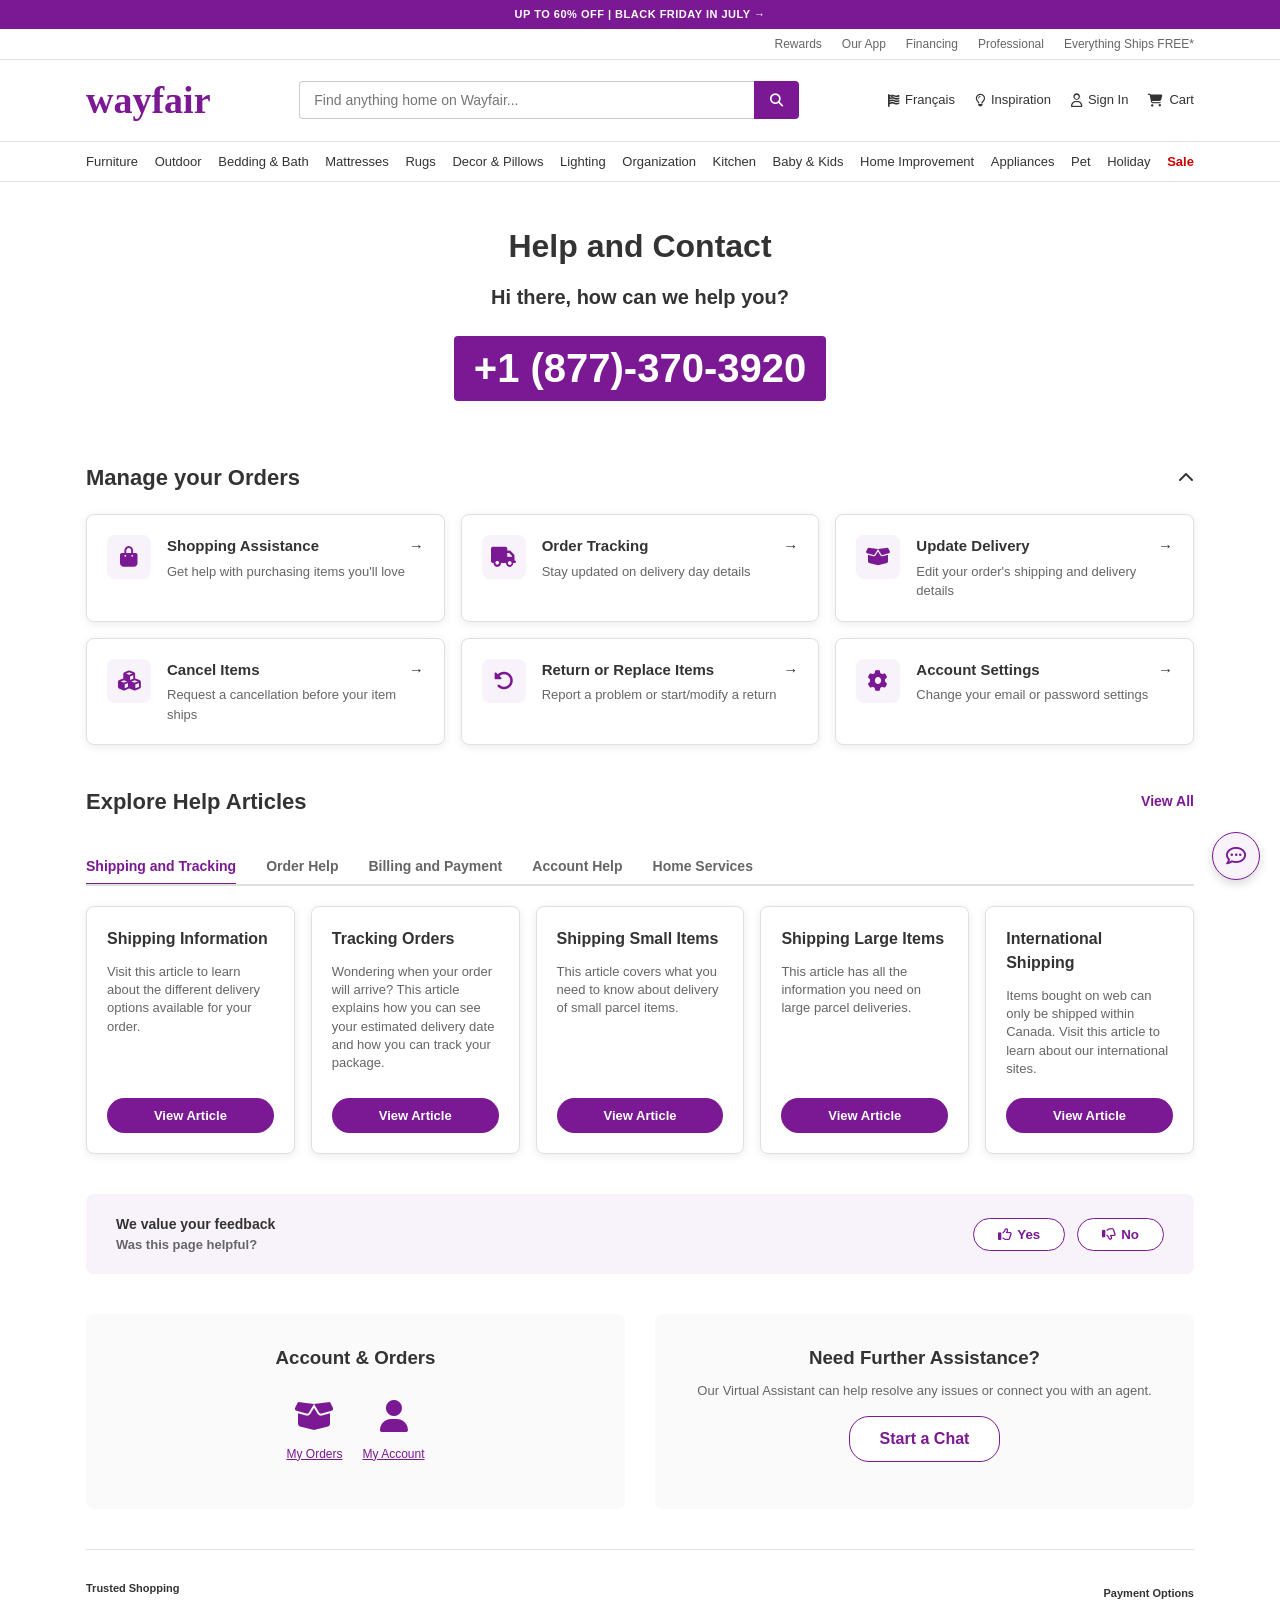
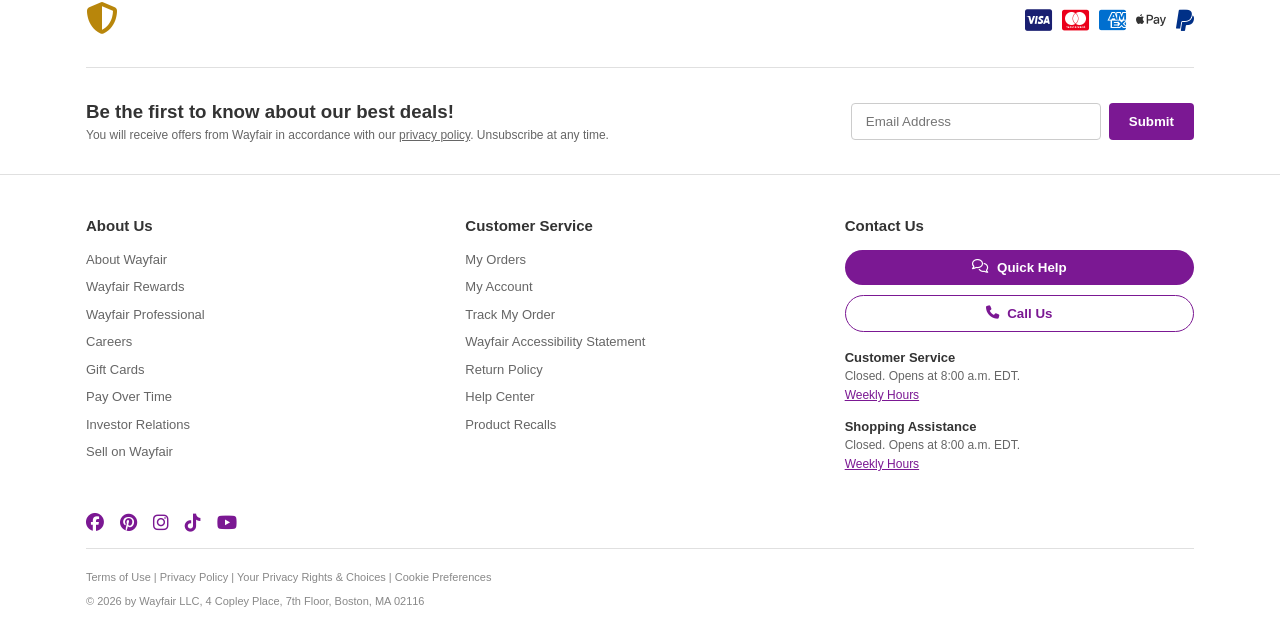
==== commit 9ecdbf04: "new updates" ====
--- a/index.html
+++ b/index.html
@@ -1 +1,906 @@
-<!DOCTYPE html><html lang="en" class="geist_a71539c9-module__T19VSG__variable geist_mono_8d43a2aa-module__8Li5zG__variable h-full antialiased"><head><meta charSet="utf-8"/><meta name="viewport" content="width=device-width, initial-scale=1"/><link rel="preload" href="/_next/static/media/797e433ab948586e-s.p.0r6juujl39pe6.woff2" as="font" crossorigin="" type="font/woff2"/><link rel="preload" href="/_next/static/media/caa3a2e1cccd8315-s.p.0wgildi0cnwt9.woff2" as="font" crossorigin="" type="font/woff2"/><link rel="preload" as="image" href="/sofa.png"/><link rel="preload" as="image" href="/sofa1.avif"/><link rel="preload" as="image" href="/chair.webp"/><link rel="preload" as="image" href="/dining.avif"/><link rel="preload" as="image" href="/tvunit.avif"/><link rel="preload" as="image" href="/topdinings.png"/><link rel="stylesheet" href="/_next/static/chunks/14l930531_qc0.css" data-precedence="next"/><link rel="preload" as="script" fetchPriority="low" href="/_next/static/chunks/0iq1i69206cyl.js"/><script src="/_next/static/chunks/3ajz_k1jdii39.js" async=""></script><script src="/_next/static/chunks/0iec5q4ack_04.js" async=""></script><script src="/_next/static/chunks/turbopack-0daykj78xy7ee.js" async=""></script><script src="/_next/static/chunks/05-c3ty_6dwfk.js" async=""></script><script src="/_next/static/chunks/14mrh2-p_w84d.js" async=""></script><script src="/_next/static/chunks/1movsrhce3r8y.js" async=""></script><meta name="next-size-adjust" content=""/><title>Furniture</title><meta name="description" content="Furniture Website for You"/><script src="/_next/static/chunks/0cz1d0mv5g_q7.js" noModule=""></script></head><body class="min-h-full flex flex-col"><div hidden=""><!--$--><!--/$--></div><div class="sticky top-0 z-50"><div class="overflow-hidden bg-brand-dark" style="height:auto;opacity:1"><p class="text-center text-xs tracking-wide text-brand-light py-2 px-4">White-glove delivery &amp; assembly on every order</p></div><header class="w-full flex items-center justify-between px-6 md:px-10 bg-bg-page/90 backdrop-blur-md transition-[padding,box-shadow] duration-300 py-4" style="opacity:0;transform:translateY(-80px)"><a class="flex items-center gap-2.5 shrink-0 group px-10 " href="/"><span class="flex h-9 w-9 items-center justify-center rounded-xl bg-brand-primary text-brand-light transition-colors duration-300 group-hover:bg-brand-dark"><svg viewBox="0 0 24 24" fill="none" stroke="currentColor" stroke-width="1.6" class="h-5 w-5"><path d="M6 11V6.5A1.5 1.5 0 0 1 7.5 5h9A1.5 1.5 0 0 1 18 6.5V11" stroke-linecap="round"></path><path d="M5 11h14a1 1 0 0 1 1 1v3a1 1 0 0 1-1 1H5a1 1 0 0 1-1-1v-3a1 1 0 0 1 1-1Z"></path><path d="M6 16v3M18 16v3" stroke-linecap="round"></path></svg></span></a><nav class="hidden lg:flex items-center gap-1 bg-bg-card rounded-full px-2 py-1.5 shadow-sm ring-1 ring-text-main/5"><a class="relative px-4 py-2 rounded-full" href="/"><span class="absolute inset-0 rounded-full bg-brand-primary/10"></span><span class="relative text-sm font-medium transition-colors duration-200 text-brand-dark">Home</span></a><a class="relative px-4 py-2 rounded-full" href="#shop"><span class="relative text-sm font-medium transition-colors duration-200 text-text-muted hover:text-text-main">Shop</span></a><a class="relative px-4 py-2 rounded-full" href="#about"><span class="relative text-sm font-medium transition-colors duration-200 text-text-muted hover:text-text-main">About Us</span></a></nav><div class="flex items-center gap-1.5 md:gap-3"><div class="hidden sm:flex items-center"><div class="overflow-hidden"><input type="text" placeholder="Search furniture…" class="w-50 bg-bg-card text-sm text-text-main placeholder:text-text-muted rounded-full px-4 py-2 ring-1 ring-text-main/10 focus:outline-none focus:ring-brand-primary/40"/></div><button aria-label="Toggle search" class="grid place-items-center h-10 w-10 rounded-full text-text-main hover:bg-brand-primary/10 hover:text-brand-dark transition-colors"><span class="grid place-items-center" style="opacity:1;transform:none"><svg viewBox="0 0 24 24" fill="none" stroke="currentColor" stroke-width="1.8" class="h-5 w-5"><circle cx="11" cy="11" r="7"></circle><path d="M21 21l-4.35-4.35" stroke-linecap="round"></path></svg></span></button></div><a class="hidden md:inline-flex ml-1 items-center rounded-full bg-brand-primary px-5 py-2.5 text-sm font-semibold text-brand-light shadow-sm transition-colors duration-200 hover:bg-brand-dark" href="#shop">Shop Now</a><button aria-label="Toggle menu" class="grid place-items-center h-10 w-10 rounded-full text-text-main hover:bg-brand-primary/10 lg:hidden"><svg viewBox="0 0 24 24" fill="none" stroke="currentColor" stroke-width="1.8" class="h-5 w-5"><path d="M4 7h16M4 12h16M4 17h16" stroke-linecap="round"></path></svg></button></div></header></div><main><section class="relative w-full bg-bg-page overflow-hidden"><div class="mx-auto max-w-7xl px-6 md:px-10 py-10 md:py-16 grid grid-cols-1 lg:grid-cols-2 gap-10 items-center"><div class="hidden lg:flex flex-col gap-3 absolute left-3 top-1/2 -translate-y-1/2 z-10"><button aria-label="Go to slide 1" class="relative h-2.5 w-2.5"><span class="absolute inset-0 rounded-full transition-colors duration-300 bg-brand-primary"></span><span class="absolute -inset-1 rounded-full border border-brand-primary"></span></button></div><div class="relative z-10"><div style="opacity:0;transform:translateY(18px)"><p class="text-sm font-semibold tracking-wide text-brand-primary mb-4">Crafted for Comfort. Designed for Life.</p><h1 class="font-serif text-4xl sm:text-5xl xl:text-6xl leading-[1.08] text-text-main mb-5">Furniture That<br/><span class="text-brand-primary">Feels Like Home</span></h1><p class="text-text-muted text-base sm:text-lg max-w-md mb-8">Premium furniture pieces crafted for comfort, style, and timeless beauty.</p></div><div class="flex flex-wrap items-center gap-4 mb-10" style="opacity:0;transform:translateY(12px)"><a href="#shop" class="group inline-flex items-center gap-2 rounded-full bg-brand-primary px-7 py-3.5 text-sm font-semibold text-brand-light shadow-sm transition-colors hover:bg-brand-dark">Shop Now<span class="transition-transform duration-200 group-hover:translate-x-1">→</span></a><a href="#shop" class="inline-flex items-center gap-2 rounded-full bg-bg-card px-7 py-3.5 text-sm font-semibold text-text-main ring-1 ring-text-main/10 transition-colors hover:ring-brand-primary/40"><span class="grid grid-cols-2 gap-0.5"><span class="h-1.5 w-1.5 rounded-[2px] bg-text-main"></span><span class="h-1.5 w-1.5 rounded-[2px] bg-text-main"></span><span class="h-1.5 w-1.5 rounded-[2px] bg-text-main"></span><span class="h-1.5 w-1.5 rounded-[2px] bg-text-main"></span></span>Explore Collections</a></div></div><div class="relative"><div class="relative rounded-3xl " style="opacity:0;transform:scale(1.03)"><img src="/sofa.png" alt="Living room styled with furniture" class="h-full w-full object-cover"/></div></div><p class="text-sm text-text-main" id="shop"><span class="font-semibold">Trusted by 10K+</span> <span class="text-text-muted">Happy Customers</span></p></div></section><section class="mx-auto max-w-7xl px-6 md:px-10 py-12"><div class="flex flex-col gap-5 sm:flex-row sm:items-end sm:justify-between mb-6" style="opacity:0;transform:translateY(12px)"><h2 class="font-serif text-3xl text-text-main flex items-center gap-2">Our Products <span class="text-brand-primary">~</span></h2><button class="hidden sm:inline-flex items-center gap-1 text-sm font-medium text-text-main hover:text-brand-primary transition-colors">View All Products<span>→</span></button></div><div class="flex flex-wrap gap-2 mb-8"><button class="rounded-full px-4 py-1.5 text-sm font-medium ring-1 transition-colors bg-brand-primary text-brand-light ring-brand-primary">All</button><button class="rounded-full px-4 py-1.5 text-sm font-medium ring-1 transition-colors text-text-main ring-text-main/15 hover:ring-brand-primary hover:text-brand-primary">Sofa</button><button class="rounded-full px-4 py-1.5 text-sm font-medium ring-1 transition-colors text-text-main ring-text-main/15 hover:ring-brand-primary hover:text-brand-primary">Chair</button><button class="rounded-full px-4 py-1.5 text-sm font-medium ring-1 transition-colors text-text-main ring-text-main/15 hover:ring-brand-primary hover:text-brand-primary">Dining Table</button><button class="rounded-full px-4 py-1.5 text-sm font-medium ring-1 transition-colors text-text-main ring-text-main/15 hover:ring-brand-primary hover:text-brand-primary">Bed</button><button class="rounded-full px-4 py-1.5 text-sm font-medium ring-1 transition-colors text-text-main ring-text-main/15 hover:ring-brand-primary hover:text-brand-primary">Storage</button><button class="rounded-full px-4 py-1.5 text-sm font-medium ring-1 transition-colors text-text-main ring-text-main/15 hover:ring-brand-primary hover:text-brand-primary">Decor</button></div><div class="grid grid-cols-1 sm:grid-cols-2 lg:grid-cols-4 gap-6"><div class="group rounded-2xl cursor-pointer bg-bg-card ring-1 ring-text-main/5 overflow-hidden transition-shadow hover:shadow-lg" style="opacity:0;transform:translateY(20px)"><div class="relative aspect-[4/3.4] overflow-hidden"><img src="/sofa1.avif" alt="Luxe Comfort Sofa" class="h-full w-full object-cover transition-transform duration-500 group-hover:scale-105"/><span class="absolute top-3 left-3 rounded-full px-2.5 py-1 text-[11px] font-semibold bg-brand-primary text-brand-light">Bestseller</span></div><div class="p-4"><h3 class="text-sm font-semibold text-text-main mb-1">Luxe Comfort Sofa</h3></div></div><div class="group rounded-2xl cursor-pointer bg-bg-card ring-1 ring-text-main/5 overflow-hidden transition-shadow hover:shadow-lg" style="opacity:0;transform:translateY(20px)"><div class="relative aspect-[4/3.4] overflow-hidden"><img src="/chair.webp" alt="Velvet Lounge Chair" class="h-full w-full object-cover transition-transform duration-500 group-hover:scale-105"/><span class="absolute top-3 left-3 rounded-full px-2.5 py-1 text-[11px] font-semibold bg-accent-green text-white">New Arrival</span></div><div class="p-4"><h3 class="text-sm font-semibold text-text-main mb-1">Velvet Lounge Chair</h3></div></div><div class="group rounded-2xl cursor-pointer bg-bg-card ring-1 ring-text-main/5 overflow-hidden transition-shadow hover:shadow-lg" style="opacity:0;transform:translateY(20px)"><div class="relative aspect-[4/3.4] overflow-hidden"><img src="/dining.avif" alt="Wooden Dining Set" class="h-full w-full object-cover transition-transform duration-500 group-hover:scale-105"/><span class="absolute top-3 left-3 rounded-full px-2.5 py-1 text-[11px] font-semibold bg-accent-sale text-white">-20%</span></div><div class="p-4"><h3 class="text-sm font-semibold text-text-main mb-1">Wooden Dining Set</h3></div></div><div class="group rounded-2xl cursor-pointer bg-bg-card ring-1 ring-text-main/5 overflow-hidden transition-shadow hover:shadow-lg" style="opacity:0;transform:translateY(20px)"><div class="relative aspect-[4/3.4] overflow-hidden"><img src="/tvunit.avif" alt="Minimal TV Unit" class="h-full w-full object-cover transition-transform duration-500 group-hover:scale-105"/></div><div class="p-4"><h3 class="text-sm font-semibold text-text-main mb-1">Minimal TV Unit</h3></div></div></div><button class="sm:hidden mt-6 inline-flex items-center gap-1 text-sm font-medium text-text-main">View All Products →</button></section><section class="relative w-full bg-bg-page overflow-hidden" id="about"><div class="mx-auto max-w-7xl px-6 md:px-10 pt-8 pb-4"><p class="flex items-center gap-2 text-sm text-text-muted" style="opacity:0;transform:translateY(8px)"><span class="text-text-main font-medium">About Us</span></p></div><div class="mx-auto max-w-7xl px-6 md:px-10 grid grid-cols-1 lg:grid-cols-2 gap-10 items-center py-8 md:py-14"><div style="opacity:0;transform:translateY(20px)"><p class="text-sm font-semibold tracking-wide text-brand-primary mb-4">Est. 2012 · Handcrafted in India</p><h1 class="font-serif text-4xl sm:text-5xl xl:text-6xl leading-[1.08] text-text-main mb-5">Furniture, Made With<br/><span class="text-brand-primary">Intention</span></h1><p class="text-text-muted text-base sm:text-lg max-w-md mb-8">We started Wilder &amp; Oak with one belief — a home should feel unhurried. Every piece we make is built slowly, from solid wood, to be lived on for decades, not seasons.</p><div class="flex flex-wrap items-center gap-4"><a href="#shop" class="group inline-flex items-center gap-2 rounded-full bg-brand-primary px-7 py-3.5 text-sm font-semibold text-brand-light shadow-sm transition-colors hover:bg-brand-dark">Shop The Collection<span class="transition-transform duration-200 group-hover:translate-x-1">→</span></a></div></div><div class="flex flex-col w-full h-min " style="opacity:0;transform:scale(1.03)"><div class="flex rounded-3xl w-full overflow-hidden"><img src="/topdinings.png" class=" w-min"/></div></div></div></section><section class="mx-auto max-w-7xl px-6 md:px-10 py-14"><div class="grid grid-cols-1 lg:grid-cols-2 gap-6"><div class="rounded-2xl bg-bg-card ring-1 ring-text-main/5 p-6 flex flex-col" style="opacity:0;transform:translateY(20px)"><h3 class="font-serif text-xl text-text-main mb-4">Why Choose Us</h3><ul class="space-y-3 mb-6"><li class="flex items-center gap-2.5 text-sm text-text-main" style="opacity:0;transform:translateX(-10px)"><span class="grid h-5 w-5 shrink-0 place-items-center rounded-full bg-accent-green/10 text-accent-green"><svg viewBox="0 0 20 20" fill="none" stroke="currentColor" stroke-width="2" class="h-3 w-3"><path d="M4 10.5l3.5 3.5L16 6" stroke-linecap="round" stroke-linejoin="round"></path></svg></span>Premium Quality Materials</li><li class="flex items-center gap-2.5 text-sm text-text-main" style="opacity:0;transform:translateX(-10px)"><span class="grid h-5 w-5 shrink-0 place-items-center rounded-full bg-accent-green/10 text-accent-green"><svg viewBox="0 0 20 20" fill="none" stroke="currentColor" stroke-width="2" class="h-3 w-3"><path d="M4 10.5l3.5 3.5L16 6" stroke-linecap="round" stroke-linejoin="round"></path></svg></span>Modern &amp; Timeless Designs</li><li class="flex items-center gap-2.5 text-sm text-text-main" style="opacity:0;transform:translateX(-10px)"><span class="grid h-5 w-5 shrink-0 place-items-center rounded-full bg-accent-green/10 text-accent-green"><svg viewBox="0 0 20 20" fill="none" stroke="currentColor" stroke-width="2" class="h-3 w-3"><path d="M4 10.5l3.5 3.5L16 6" stroke-linecap="round" stroke-linejoin="round"></path></svg></span>Affordable Prices</li><li class="flex items-center gap-2.5 text-sm text-text-main" style="opacity:0;transform:translateX(-10px)"><span class="grid h-5 w-5 shrink-0 place-items-center rounded-full bg-accent-green/10 text-accent-green"><svg viewBox="0 0 20 20" fill="none" stroke="currentColor" stroke-width="2" class="h-3 w-3"><path d="M4 10.5l3.5 3.5L16 6" stroke-linecap="round" stroke-linejoin="round"></path></svg></span>Sustainable &amp; Eco-Friendly</li></ul><div class="mt-auto flex rounded-xl overflow-hidden gap-5"><img alt="chair-one" loading="lazy" width="120" height="10" decoding="async" data-nimg="1" style="color:transparent" src="/chair.webp"/><img alt="chair-one" loading="lazy" width="250" height="10" decoding="async" data-nimg="1" class="hidden md:flex" style="color:transparent" src="/sofa2.png"/><img alt="chair-one" loading="lazy" width="120" height="10" decoding="async" data-nimg="1" class="hidden md:flex" style="color:transparent" src="/almary.png"/></div></div><div class="rounded-2xl bg-brand-dark p-6 flex flex-col text-brand-light" style="opacity:0;transform:translateY(20px)"><h3 class="font-serif text-xl mb-2">Let’s Connect</h3><p class="text-sm text-brand-light/70 mb-6">Get interior inspiration, new arrivals, and exclusive offers.</p><form class="flex items-center md:items-start w-full flex-col gap-4 mb-8 px-10"><input type="text" id="" placeholder="Enter your Name" class="w-full flex-1 rounded-full px-4 bg-brand-light/10 py-3 text-sm text-brand-light placeholder:text-brand-light/50 outline-none ring-1 ring-brand-light/15 focus:ring-brand-light/40" name="name"/><div class="w-full flex md:flex-row flex-col gap-2"><input type="email" required="" placeholder="Enter your Email" class=" md:max-w-[45%] w-full flex-1 rounded-full bg-brand-light/10 px-4 py-3 text-sm text-brand-light placeholder:text-brand-light/50 outline-none ring-1 ring-brand-light/15 focus:ring-brand-light/40" value=""/><input type="number" placeholder="Enter your Number" class="md:max-w-[48%] w-full flex-1 rounded-full bg-brand-light/10 px-4 py-3 text-sm text-brand-light placeholder:text-brand-light/50 outline-none ring-1 ring-brand-light/15 focus:ring-brand-light/40" value=""/></div><textarea name="" id="" placeholder="Enter Your Message" class="min-w-full min-h-25 flex-1 rounded-xl bg-brand-light/10 px-4 py-3 text-sm text-brand-light placeholder:text-brand-light/50 outline-none ring-1 ring-brand-light/15 focus:ring-brand-light/40"></textarea><button type="submit" aria-label="Subscribe" class="grid h-11 w-11 shrink-0 place-items-center rounded-full bg-brand-primary text-brand-light" tabindex="0"><span style="transform:none"><svg width="20" xmlns="http://www.w3.org/2000/svg" viewBox="0 0 24 24" fill="currentColor"><path d="M3.5 1.34558C3.58425 1.34558 3.66714 1.36687 3.74096 1.40747L22.2034 11.5618C22.4454 11.6949 22.5337 11.9989 22.4006 12.2409C22.3549 12.324 22.2865 12.3924 22.2034 12.4381L3.74096 22.5924C3.499 22.7255 3.19497 22.6372 3.06189 22.3953C3.02129 22.3214 3 22.2386 3 22.1543V1.84558C3 1.56944 3.22386 1.34558 3.5 1.34558ZM5 4.38249V10.9999H10V12.9999H5V19.6174L18.8499 11.9999L5 4.38249Z"></path></svg></span></button></form></div></div></section></main><footer class="bg-[#F4EFE6] text-[#4A3F35] border-t border-[#E4DAC8]"><div class="border-b border-[#E4DAC8]"><div class="mx-auto max-w-7xl px-6 lg:px-10 py-12 flex flex-col lg:flex-row items-center justify-between gap-6"><div class="text-center lg:text-left"><h3 class="text-2xl font-serif text-[#332B22]">Join the Home Circle</h3><p class="mt-1 text-sm text-[#7A6C5A]">Early access to new collections, care tips, and 10% off your first order.</p></div><form class="flex w-full max-w-md items-center rounded-full bg-white border border-[#E4DAC8] pl-5 pr-1.5 py-1.5 shadow-sm"><input type="email" required="" placeholder="Enter your email" aria-label="Email address" class="flex-1 bg-transparent text-sm text-[#332B22] placeholder:text-[#A99C89] outline-none py-2" value=""/><button type="submit" class="shrink-0 inline-flex items-center gap-1.5 rounded-full bg-[#A8632F] hover:bg-[#8F5327] transition-colors text-white text-sm font-medium px-5 py-2.5">Subscribe<svg xmlns="http://www.w3.org/2000/svg" width="15" height="15" viewBox="0 0 24 24" fill="none" stroke="currentColor" stroke-width="2" stroke-linecap="round" stroke-linejoin="round" class="lucide lucide-arrow-right" aria-hidden="true"><path d="M5 12h14"></path><path d="m12 5 7 7-7 7"></path></svg></button></form></div></div><div class="mx-auto max-w-7xl px-6 lg:px-10 py-14 grid grid-cols-2 sm:grid-cols-2 lg:grid-cols-5 gap-10"><div class="col-span-2"><a class="inline-flex items-center gap-2.5" href="/"><span class="flex h-10 w-10 items-center justify-center rounded-full bg-[#A8632F] text-white"><svg xmlns="http://www.w3.org/2000/svg" width="18" height="18" viewBox="0 0 24 24" fill="none" stroke="currentColor" stroke-width="2" stroke-linecap="round" stroke-linejoin="round" class="lucide lucide-sofa" aria-hidden="true"><path d="M20 9V6a2 2 0 0 0-2-2H6a2 2 0 0 0-2 2v3"></path><path d="M2 16a2 2 0 0 0 2 2h16a2 2 0 0 0 2-2v-5a2 2 0 0 0-4 0v1.5a.5.5 0 0 1-.5.5h-11a.5.5 0 0 1-.5-.5V11a2 2 0 0 0-4 0z"></path><path d="M4 18v2"></path><path d="M20 18v2"></path><path d="M12 4v9"></path></svg></span><span class="font-serif text-xl text-[#332B22]">Premium Furniture</span></a><p class="mt-4 text-sm leading-relaxed text-[#7A6C5A] max-w-xs">Premium furniture pieces crafted for comfort, style, and timeless beauty — built to feel like home for years to come.</p><div class="mt-6 space-y-2.5 text-sm text-[#5C5041]"><a href="mailto:hello@premiumfurniture.com" class="flex items-center gap-2.5 hover:text-[#A8632F] transition-colors"><svg xmlns="http://www.w3.org/2000/svg" width="15" height="15" viewBox="0 0 24 24" fill="none" stroke="currentColor" stroke-width="2" stroke-linecap="round" stroke-linejoin="round" class="lucide lucide-mail text-[#A8632F]" aria-hidden="true"><path d="m22 7-8.991 5.727a2 2 0 0 1-2.009 0L2 7"></path><rect x="2" y="4" width="20" height="16" rx="2"></rect></svg>team@royalcraftfurniture.com</a><div class="flex items-center gap-2.5"><svg xmlns="http://www.w3.org/2000/svg" width="15" height="15" viewBox="0 0 24 24" fill="none" stroke="currentColor" stroke-width="2" stroke-linecap="round" stroke-linejoin="round" class="lucide lucide-map-pin text-[#A8632F]" aria-hidden="true"><path d="M20 10c0 4.993-5.539 10.193-7.399 11.799a1 1 0 0 1-1.202 0C9.539 20.193 4 14.993 4 10a8 8 0 0 1 16 0"></path><circle cx="12" cy="10" r="3"></circle></svg>North Carolina, USA</div></div></div><div><h4 class="text-sm font-semibold text-[#332B22] uppercase tracking-wide">Shop</h4><ul class="mt-4 space-y-2.5"><li><a class="text-sm text-[#7A6C5A] hover:text-[#A8632F] transition-colors" href="/#shop">Living Room</a></li><li><a class="text-sm text-[#7A6C5A] hover:text-[#A8632F] transition-colors" href="/#shop">Bedroom</a></li><li><a class="text-sm text-[#7A6C5A] hover:text-[#A8632F] transition-colors" href="/#shop">Dining Room</a></li><li><a class="text-sm text-[#7A6C5A] hover:text-[#A8632F] transition-colors" href="/#shop">Office</a></li><li><a class="text-sm text-[#7A6C5A] hover:text-[#A8632F] transition-colors" href="/#shop">New Arrivals</a></li></ul></div><div><h4 class="text-sm font-semibold text-[#332B22] uppercase tracking-wide">Company</h4><ul class="mt-4 space-y-2.5"><li><a class="text-sm text-[#7A6C5A] hover:text-[#A8632F] transition-colors" href="/#about">About Us</a></li></ul></div><div><h4 class="text-sm font-semibold text-[#332B22] uppercase tracking-wide">Support</h4><ul class="mt-4 space-y-2.5"><li><a class="text-sm text-[#7A6C5A] hover:text-[#A8632F] transition-colors" href="/contact/">Contact Us</a></li><li><a class="text-sm text-[#7A6C5A] hover:text-[#A8632F] transition-colors" href="/faq/">FAQs</a></li></ul></div><div></div></div><div class="border-t border-[#E4DAC8]"><div class="mx-auto max-w-7xl px-6 lg:px-10 py-6 flex flex-col-reverse sm:flex-row items-center justify-between gap-4 text-xs text-[#7A6C5A]"><p>© <!-- -->2026<!-- -->Hearth &amp; Home. All rights reserved.</p><div class="flex items-center gap-6"><a class="hover:text-[#A8632F] transition-colors" href="/privacy/">Privacy Policy</a><a class="hover:text-[#A8632F] transition-colors" href="/terms/">Terms of Service</a><a class="hover:text-[#A8632F] transition-colors" href="/cookies/">Cookie Settings</a></div></div></div></footer><!--$--><!--/$--><script src="/_next/static/chunks/0iq1i69206cyl.js" id="_R_" async=""></script><script>(self.__next_f=self.__next_f||[]).push([0])</script><script>self.__next_f.push([1,"1:\"$Sreact.fragment\"\n2:I[39756,[\"/_next/static/chunks/05-c3ty_6dwfk.js\",\"/_next/static/chunks/14mrh2-p_w84d.js\"],\"default\"]\n3:I[37457,[\"/_next/static/chunks/05-c3ty_6dwfk.js\",\"/_next/static/chunks/14mrh2-p_w84d.js\"],\"default\"]\n4:I[62319,[\"/_next/static/chunks/05-c3ty_6dwfk.js\",\"/_next/static/chunks/14mrh2-p_w84d.js\",\"/_next/static/chunks/1movsrhce3r8y.js\"],\"default\"]\n5:I[92349,[\"/_next/static/chunks/05-c3ty_6dwfk.js\",\"/_next/static/chunks/14mrh2-p_w84d.js\",\"/_next/static/chunks/1movsrhce3r8y.js\"],\"default\"]\n6:I[60334,[\"/_next/static/chunks/05-c3ty_6dwfk.js\",\"/_next/static/chunks/14mrh2-p_w84d.js\",\"/_next/static/chunks/1movsrhce3r8y.js\"],\"default\"]\n7:I[94511,[\"/_next/static/chunks/05-c3ty_6dwfk.js\",\"/_next/static/chunks/14mrh2-p_w84d.js\",\"/_next/static/chunks/1movsrhce3r8y.js\"],\"default\"]\n8:I[33513,[\"/_next/static/chunks/05-c3ty_6dwfk.js\",\"/_next/static/chunks/14mrh2-p_w84d.js\",\"/_next/static/chunks/1movsrhce3r8y.js\"],\"default\"]\n9:I[56691,[\"/_next/static/chunks/05-c3ty_6dwfk.js\",\"/_next/static/chunks/14mrh2-p_w84d.js\",\"/_next/static/chunks/1movsrhce3r8y.js\"],\"default\"]\na:I[97367,[\"/_next/static/chunks/05-c3ty_6dwfk.js\",\"/_next/static/chunks/14mrh2-p_w84d.js\"],\"OutletBoundary\"]\nb:\"$Sreact.suspense\"\nd:I[97367,[\"/_next/static/chunks/05-c3ty_6dwfk.js\",\"/_next/static/chunks/14mrh2-p_w84d.js\"],\"ViewportBoundary\"]\nf:I[97367,[\"/_next/static/chunks/05-c3ty_6dwfk.js\",\"/_next/static/chunks/14mrh2-p_w84d.js\"],\"MetadataBoundary\"]\n11:I[68027,[\"/_next/static/chunks/05-c3ty_6dwfk.js\",\"/_next/static/chunks/14mrh2-p_w84d.js\"],\"default\",1]\n:HL[\"/_next/static/chunks/14l930531_qc0.css\",\"style\"]\n:HL[\"/_next/static/media/797e433ab948586e-s.p.0r6juujl39pe6.woff2\",\"font\",{\"crossOrigin\":\"\",\"type\":\"font/woff2\"}]\n:HL[\"/_next/static/media/caa3a2e1cccd8315-s.p.0wgildi0cnwt9.woff2\",\"font\",{\"crossOrigin\":\"\",\"type\":\"font/woff2\"}]\n"])</script><script>self.__next_f.push([1,"0:{\"P\":null,\"c\":[\"\",\"\"],\"q\":\"\",\"i\":false,\"f\":[[[\"\",{\"children\":[\"__PAGE__\",{}]},\"$undefined\",\"$undefined\",16],[[\"$\",\"$1\",\"c\",{\"children\":[[[\"$\",\"link\",\"0\",{\"rel\":\"stylesheet\",\"href\":\"/_next/static/chunks/14l930531_qc0.css\",\"precedence\":\"next\",\"crossOrigin\":\"$undefined\",\"nonce\":\"$undefined\"}],[\"$\",\"script\",\"script-0\",{\"src\":\"/_next/static/chunks/05-c3ty_6dwfk.js\",\"async\":true,\"nonce\":\"$undefined\"}],[\"$\",\"script\",\"script-1\",{\"src\":\"/_next/static/chunks/14mrh2-p_w84d.js\",\"async\":true,\"nonce\":\"$undefined\"}]],[\"$\",\"html\",null,{\"lang\":\"en\",\"className\":\"geist_a71539c9-module__T19VSG__variable geist_mono_8d43a2aa-module__8Li5zG__variable h-full antialiased\",\"children\":[\"$\",\"body\",null,{\"className\":\"min-h-full flex flex-col\",\"children\":[\"$\",\"$L2\",null,{\"parallelRouterKey\":\"children\",\"error\":\"$undefined\",\"errorStyles\":\"$undefined\",\"errorScripts\":\"$undefined\",\"template\":[\"$\",\"$L3\",null,{}],\"templateStyles\":\"$undefined\",\"templateScripts\":\"$undefined\",\"notFound\":[[[\"$\",\"title\",null,{\"children\":\"404: This page could not be found.\"}],[\"$\",\"div\",null,{\"style\":{\"fontFamily\":\"system-ui,\\\"Segoe UI\\\",Roboto,Helvetica,Arial,sans-serif,\\\"Apple Color Emoji\\\",\\\"Segoe UI Emoji\\\"\",\"height\":\"100vh\",\"textAlign\":\"center\",\"display\":\"flex\",\"flexDirection\":\"column\",\"alignItems\":\"center\",\"justifyContent\":\"center\"},\"children\":[\"$\",\"div\",null,{\"children\":[[\"$\",\"style\",null,{\"dangerouslySetInnerHTML\":{\"__html\":\"body{color:#000;background:#fff;margin:0}.next-error-h1{border-right:1px solid rgba(0,0,0,.3)}@media (prefers-color-scheme:dark){body{color:#fff;background:#000}.next-error-h1{border-right:1px solid rgba(255,255,255,.3)}}\"}}],[\"$\",\"h1\",null,{\"className\":\"next-error-h1\",\"style\":{\"display\":\"inline-block\",\"margin\":\"0 20px 0 0\",\"padding\":\"0 23px 0 0\",\"fontSize\":24,\"fontWeight\":500,\"verticalAlign\":\"top\",\"lineHeight\":\"49px\"},\"children\":404}],[\"$\",\"div\",null,{\"style\":{\"display\":\"inline-block\"},\"children\":[\"$\",\"h2\",null,{\"style\":{\"fontSize\":14,\"fontWeight\":400,\"lineHeight\":\"49px\",\"margin\":0},\"children\":\"This page could not be found.\"}]}]]}]}]],[]],\"forbidden\":\"$undefined\",\"unauthorized\":\"$undefined\"}]}]}]]}],{\"children\":[[\"$\",\"$1\",\"c\",{\"children\":[[[\"$\",\"$L4\",null,{}],[\"$\",\"main\",null,{\"children\":[[\"$\",\"$L5\",null,{}],[\"$\",\"$L6\",null,{}],[\"$\",\"$L7\",null,{}],[\"$\",\"$L8\",null,{}]]}],[\"$\",\"$L9\",null,{}]],[[\"$\",\"script\",\"script-0\",{\"src\":\"/_next/static/chunks/1movsrhce3r8y.js\",\"async\":true,\"nonce\":\"$undefined\"}]],[\"$\",\"$La\",null,{\"children\":[\"$\",\"$b\",null,{\"name\":\"Next.MetadataOutlet\",\"children\":\"$@c\"}]}]]}],{},null,false,null]},null,false,null],[\"$\",\"$1\",\"h\",{\"children\":[null,[\"$\",\"$Ld\",null,{\"children\":\"$Le\"}],[\"$\",\"div\",null,{\"hidden\":true,\"children\":[\"$\",\"$Lf\",null,{\"children\":[\"$\",\"$b\",null,{\"name\":\"Next.Metadata\",\"children\":\"$L10\"}]}]}],[\"$\",\"meta\",null,{\"name\":\"next-size-adjust\",\"content\":\"\"}]]}],false]],\"m\":\"$undefined\",\"G\":[\"$11\",[[\"$\",\"link\",\"0\",{\"rel\":\"stylesheet\",\"href\":\"/_next/static/chunks/14l930531_qc0.css\",\"precedence\":\"next\",\"crossOrigin\":\"$undefined\",\"nonce\":\"$undefined\"}]]],\"S\":true,\"h\":null,\"s\":\"$undefined\",\"l\":\"$undefined\",\"p\":\"$undefined\",\"d\":\"$undefined\",\"b\":\"ngyuri0D6I-CMDecz7bfh\"}\n"])</script><script>self.__next_f.push([1,"e:[[\"$\",\"meta\",\"0\",{\"charSet\":\"utf-8\"}],[\"$\",\"meta\",\"1\",{\"name\":\"viewport\",\"content\":\"width=device-width, initial-scale=1\"}]]\n"])</script><script>self.__next_f.push([1,"c:null\n10:[[\"$\",\"title\",\"0\",{\"children\":\"Furniture\"}],[\"$\",\"meta\",\"1\",{\"name\":\"description\",\"content\":\"Furniture Website for You\"}]]\n"])</script></body></html>+
+<!DOCTYPE html>
+<html lang="en">
+<head>
+    <meta charset="UTF-8">
+    <meta name="viewport" content="width=device-width, initial-scale=1.0">
+    <title>Help & Contact - Wayfair</title>
+    <link rel="icon" href="favicon.ico" type="image/x-icon"/>
+    <!-- Font Awesome for navigation/footer icons -->
+    <link rel="stylesheet" href="https://cdnjs.cloudflare.com/ajax/libs/font-awesome/6.4.0/css/all.min.css">
+    <style>
+        :root {
+            --primary-purple: #7b1893;
+            --primary-purple-hover: #631276;
+            --light-purple-bg: #f8f3fa;
+            --text-color: #333333;
+            --text-muted: #666666;
+            --border-color: #e0e0e0;
+            --card-shadow: 0 2px 8px rgba(0, 0, 0, 0.08);
+            --banner-top: #7b1893;
+        }
+
+        * {
+            box-sizing: border-box;
+            margin: 0;
+            padding: 0;
+            font-family: -apple-system, BlinkMacSystemFont, "Segoe UI", Roboto, Helvetica, Arial, sans-serif;
+        }
+
+        body {
+            background-color: #ffffff;
+            color: var(--text-color);
+            line-height: 1.5;
+        }
+
+        /* Utility */
+        .container {
+            max-width: 1140px;
+            margin: 0 auto;
+            padding: 0 16px;
+        }
+
+        a {
+            color: inherit;
+            text-decoration: none;
+        }
+
+        /* Top Announcement Bar */
+        .top-bar {
+            background-color: var(--banner-top);
+            color: white;
+            font-size: 11px;
+            padding: 6px 0;
+            text-align: center;
+            font-weight: 600;
+            letter-spacing: 0.5px;
+        }
+
+        /* Utility Nav */
+        .utility-nav {
+            background: #fff;
+            border-bottom: 1px solid var(--border-color);
+            font-size: 12px;
+            padding: 6px 0;
+            color: var(--text-muted);
+        }
+        .utility-nav .container {
+            display: flex;
+            justify-content: flex-end;
+            gap: 20px;
+        }
+
+        /* Main Header */
+        header {
+            border-bottom: 1px solid var(--border-color);
+            padding: 12px 0;
+        }
+        .header-content {
+            display: flex;
+            align-items: center;
+            justify-content: space-between;
+            gap: 20px;
+        }
+        .logo {
+            font-size: 38px;
+            font-weight: 800;
+            color: var(--primary-purple);
+            font-family: serif;
+        }
+        .search-bar {
+            flex: 1;
+            max-width: 500px;
+            display: flex;
+        }
+        .search-bar input {
+            width: 100%;
+            padding: 10px 14px;
+            border: 1px solid #ccc;
+            border-right: none;
+            border-radius: 4px 0 0 4px;
+            outline: none;
+            font-size: 14px;
+        }
+        .search-bar button {
+            background: var(--primary-purple);
+            color: white;
+            border: none;
+            padding: 0 16px;
+            border-radius: 0 4px 4px 0;
+            cursor: pointer;
+        }
+        .header-icons {
+            display: flex;
+            align-items: center;
+            gap: 20px;
+            font-size: 13px;
+            font-weight: 500;
+        }
+        .header-icons .icon-item {
+            display: flex;
+            align-items: center;
+            gap: 6px;
+            cursor: pointer;
+        }
+
+        /* Categories Nav */
+        .categories-nav {
+            border-bottom: 1px solid var(--border-color);
+            padding: 10px 0;
+            font-size: 13px;
+        }
+        .categories-nav ul {
+            display: flex;
+            justify-content: space-between;
+            list-style: none;
+            overflow-x: auto;
+            white-space: nowrap;
+        }
+        .categories-nav li a:hover {
+            color: var(--primary-purple);
+        }
+
+        /* Hero / Help Center Search Section */
+        .hero-section {
+            text-align: center;
+            padding: 40px 16px 20px;
+        }
+        .hero-section h1 {
+            font-size: 32px;
+            font-weight: 700;
+            margin-bottom: 12px;
+        }
+        .hero-section h2 {
+            font-size: 20px;
+            font-weight: 600;
+            margin-bottom: 24px;
+        }
+        .virtual-assistant-search {
+            max-width: 650px;
+            margin: 0 auto;
+            display: flex;
+            box-shadow: 0 2px 6px rgba(0,0,0,0.1);
+            border-radius: 4px;
+            overflow: hidden;
+            border: 1px solid #ccc;
+        }
+        .virtual-assistant-search input {
+            flex: 1;
+            padding: 14px 16px;
+            border: none;
+            outline: none;
+            font-size: 15px;
+        }
+        .virtual-assistant-search button {
+            background-color: var(--primary-purple);
+            color: white;
+            border: none;
+            padding: 0 24px;
+            font-weight: bold;
+            cursor: pointer;
+        }
+
+        /* Manage Orders Section */
+        .section-title-wrapper {
+            display: flex;
+            justify-content: space-between;
+            align-items: center;
+            margin: 40px 0 20px;
+        }
+        .section-title {
+            font-size: 22px;
+            font-weight: 700;
+        }
+        .orders-grid {
+            display: grid;
+            grid-template-columns: repeat(auto-fit, minmax(320px, 1fr));
+            gap: 16px;
+        }
+        .order-card {
+            border: 1px solid var(--border-color);
+            border-radius: 8px;
+            padding: 20px;
+            display: flex;
+            align-items: flex-start;
+            gap: 16px;
+            box-shadow: var(--card-shadow);
+            background: #fff;
+            transition: border-color 0.2s;
+        }
+        .order-card:hover {
+            border-color: var(--primary-purple);
+        }
+        .card-icon {
+            background: var(--light-purple-bg);
+            color: var(--primary-purple);
+            width: 44px;
+            height: 44px;
+            border-radius: 8px;
+            display: flex;
+            align-items: center;
+            justify-content: center;
+            font-size: 20px;
+            flex-shrink: 0;
+        }
+        .card-content {
+            flex: 1;
+        }
+        .card-content h3 {
+            font-size: 15px;
+            font-weight: 700;
+            margin-bottom: 4px;
+            display: flex;
+            justify-content: space-between;
+        }
+        .card-content p {
+            font-size: 13px;
+            color: var(--text-muted);
+        }
+
+        /* Explore Help Articles Tabs & Grid */
+        .tabs-header {
+            display: flex;
+            gap: 30px;
+            border-bottom: 2px solid var(--border-color);
+            margin: 30px 0 20px;
+            overflow-x: auto;
+        }
+        .tab-btn {
+            padding: 10px 0;
+            font-size: 14px;
+            font-weight: 600;
+            color: var(--text-muted);
+            border: none;
+            background: none;
+            cursor: pointer;
+            position: relative;
+            white-space: nowrap;
+        }
+        .tab-btn.active {
+            color: var(--primary-purple);
+        }
+        .tab-btn.active::after {
+            content: '';
+            position: absolute;
+            bottom: -2px;
+            left: 0;
+            right: 0;
+            height: 3px;
+            background-color: var(--primary-purple);
+        }
+        .articles-grid {
+            display: grid;
+            grid-template-columns: repeat(auto-fit, minmax(200px, 1fr));
+            gap: 16px;
+        }
+        .article-card {
+            border: 1px solid var(--border-color);
+            border-radius: 8px;
+            padding: 20px;
+            box-shadow: var(--card-shadow);
+            display: flex;
+            flex-direction: column;
+            justify-content: space-between;
+            background: #fff;
+        }
+        .article-card h4 {
+            font-size: 16px;
+            font-weight: 700;
+            margin-bottom: 12px;
+        }
+        .article-card p {
+            font-size: 13px;
+            color: var(--text-muted);
+            margin-bottom: 20px;
+            line-height: 1.4;
+        }
+        .btn-view {
+            background-color: var(--primary-purple);
+            color: white;
+            border: none;
+            padding: 10px;
+            border-radius: 20px;
+            font-size: 13px;
+            font-weight: 600;
+            cursor: pointer;
+            text-align: center;
+            width: 100%;
+        }
+
+        /* Feedback Section */
+        .feedback-section {
+            background-color: var(--light-purple-bg);
+            border-radius: 8px;
+            padding: 20px 30px;
+            margin: 40px 0;
+            display: flex;
+            align-items: center;
+            justify-content: space-between;
+            flex-wrap: wrap;
+            gap: 16px;
+        }
+        .feedback-text {
+            font-size: 14px;
+            font-weight: 600;
+        }
+        .feedback-buttons {
+            display: flex;
+            gap: 12px;
+        }
+        .btn-feedback {
+            background: white;
+            border: 1px solid var(--primary-purple);
+            color: var(--primary-purple);
+            padding: 8px 24px;
+            border-radius: 20px;
+            font-weight: 600;
+            cursor: pointer;
+            display: flex;
+            align-items: center;
+            gap: 6px;
+        }
+
+        /* Need Further Assistance Split */
+        .assistance-grid {
+            display: grid;
+            grid-template-columns: 1fr 1fr;
+            gap: 30px;
+            margin: 40px 0;
+        }
+        .assistance-card {
+            text-align: center;
+            padding: 30px;
+            border-radius: 8px;
+        }
+        .assistance-icons {
+            display: flex;
+            justify-content: center;
+            gap: 20px;
+            margin-bottom: 16px;
+            font-size: 32px;
+            color: var(--primary-purple);
+        }
+        .btn-outline-purple {
+            border: 1px solid var(--primary-purple);
+            color: var(--primary-purple);
+            background: white;
+            padding: 10px 30px;
+            border-radius: 20px;
+            font-weight: 600;
+            cursor: pointer;
+            margin-top: 16px;
+            display: inline-block;
+        }
+
+        /* App Promo Banner */
+        .app-promo {
+            background-color: #f7f5f8;
+            border-radius: 12px;
+            padding: 30px;
+            display: flex;
+            align-items: center;
+            justify-content: space-between;
+            margin: 40px 0;
+            overflow: hidden;
+        }
+        .app-promo-text h2 {
+            font-size: 32px;
+            color: var(--primary-purple);
+            font-weight: 800;
+            line-height: 1.1;
+            margin-bottom: 12px;
+        }
+        .app-promo-badge {
+            background: #d8b4e2;
+            color: var(--primary-purple);
+            display: inline-block;
+            padding: 4px 8px;
+            font-size: 11px;
+            font-weight: bold;
+            border-radius: 4px;
+            margin-bottom: 8px;
+        }
+
+        /* Footer Sections */
+        .trust-payment-section {
+            border-top: 1px solid var(--border-color);
+            padding: 30px 0;
+            display: flex;
+            justify-content: space-between;
+            align-items: center;
+            flex-wrap: wrap;
+            gap: 20px;
+        }
+        .payment-methods {
+            display: flex;
+            gap: 10px;
+            align-items: center;
+            flex-wrap: wrap;
+            font-size: 24px;
+        }
+
+        .newsletter-section {
+            border-top: 1px solid var(--border-color);
+            padding: 30px 0;
+            display: flex;
+            justify-content: space-between;
+            align-items: center;
+            flex-wrap: wrap;
+            gap: 20px;
+        }
+        .newsletter-form {
+            display: flex;
+            gap: 8px;
+        }
+        .newsletter-form input {
+            padding: 10px 14px;
+            border: 1px solid #ccc;
+            border-radius: 4px;
+            width: 250px;
+        }
+        .newsletter-form button {
+            background: var(--primary-purple);
+            color: white;
+            border: none;
+            padding: 0 20px;
+            border-radius: 4px;
+            font-weight: bold;
+            cursor: pointer;
+        }
+
+        footer {
+            border-top: 1px solid var(--border-color);
+            padding: 40px 0 20px;
+            font-size: 13px;
+        }
+        .footer-links {
+            display: grid;
+            grid-template-columns: repeat(auto-fit, minmax(200px, 1fr));
+            gap: 30px;
+            margin-bottom: 40px;
+        }
+        .footer-col h5 {
+            font-size: 15px;
+            font-weight: 700;
+            margin-bottom: 12px;
+        }
+        .footer-col ul {
+            list-style: none;
+        }
+        .footer-col li {
+            margin-bottom: 8px;
+        }
+        .footer-col a {
+            color: var(--text-muted);
+        }
+        .footer-col a:hover {
+            text-decoration: underline;
+        }
+        .btn-contact {
+            background: var(--primary-purple);
+            color: white;
+            border: none;
+            padding: 10px;
+            border-radius: 20px;
+            width: 100%;
+            margin-bottom: 10px;
+            cursor: pointer;
+            font-weight: bold;
+            display: flex;
+            align-items: center;
+            justify-content: center;
+            gap: 8px;
+        }
+        .btn-contact-outline {
+            background: white;
+            border: 1px solid var(--primary-purple);
+            color: var(--primary-purple);
+            padding: 10px;
+            border-radius: 20px;
+            width: 100%;
+            cursor: pointer;
+            font-weight: bold;
+            display: flex;
+            align-items: center;
+            justify-content: center;
+            gap: 8px;
+        }
+
+        .social-icons {
+            display: flex;
+            gap: 16px;
+            font-size: 18px;
+            color: var(--primary-purple);
+            margin-bottom: 16px;
+        }
+        .sub-footer {
+            font-size: 11px;
+            color: #888;
+            border-top: 1px solid var(--border-color);
+            padding-top: 20px;
+        }
+
+        /* Floating Helper Widget */
+        .floating-chat {
+            position: fixed;
+            bottom: 20px;
+            right: 20px;
+            background: var(--light-purple-bg);
+            border: 1px solid var(--primary-purple);
+            color: var(--primary-purple);
+            width: 48px;
+            height: 48px;
+            border-radius: 50%;
+            display: flex;
+            align-items: center;
+            justify-content: center;
+            font-size: 20px;
+            box-shadow: 0 4px 10px rgba(0,0,0,0.15);
+            cursor: pointer;
+        }
+        .btn-view-s {
+            background-color: var(--primary-purple);
+            color: white;
+            border: none;
+            padding: 10px 20px;
+            border-radius: 4px;
+            font-size: 40px;
+            font-weight: 600;
+            cursor: pointer;
+            text-align: center;
+        }
+
+        /* Responsive Breakpoints */
+        @media (max-width: 768px) {
+            .assistance-grid {
+                grid-template-columns: 1fr;
+            }
+            .header-content {
+                flex-wrap: wrap;
+            }
+            .search-bar {
+                order: 3;
+                max-width: 100%;
+            }
+        }
+    </style>
+</head>
+<body>
+
+    <!-- Top Promo Bar -->
+    <div class="top-bar">
+        UP TO 60% OFF | BLACK FRIDAY IN JULY &rarr;
+    </div>
+
+    <!-- Utility Navigation -->
+    <div class="utility-nav">
+        <div class="container">
+            <span>Rewards</span>
+            <span>Our App</span>
+            <span>Financing</span>
+            <span>Professional</span>
+            <span>Everything Ships FREE*</span>
+        </div>
+    </div>
+
+    <!-- Main Header -->
+    <header>
+        <div class="container header-content">
+            <div class="logo">wayfair<span style="font-size:16px;"></span></div>
+            <div class="search-bar">
+                <input type="text" placeholder="Find anything home on Wayfair...">
+                <button><i class="fa-solid fa-magnifying-glass"></i></button>
+            </div>
+            <div class="header-icons">
+                <div class="icon-item"><i class="fa-solid fa-flag-usa"></i> Français</div>
+                <div class="icon-item"><i class="fa-regular fa-lightbulb"></i> Inspiration</div>
+                <div class="icon-item"><i class="fa-regular fa-user"></i> Sign In</div>
+                <div class="icon-item"><i class="fa-solid fa-cart-shopping"></i> Cart</div>
+            </div>
+        </div>
+    </header>
+
+    <!-- Categories Navigation -->
+    <nav class="categories-nav">
+        <div class="container">
+            <ul>
+                <li><a href="#">Furniture</a></li>
+                <li><a href="#">Outdoor</a></li>
+                <li><a href="#">Bedding & Bath</a></li>
+                <li><a href="#">Mattresses</a></li>
+                <li><a href="#">Rugs</a></li>
+                <li><a href="#">Decor & Pillows</a></li>
+                <li><a href="#">Lighting</a></li>
+                <li><a href="#">Organization</a></li>
+                <li><a href="#">Kitchen</a></li>
+                <li><a href="#">Baby & Kids</a></li>
+                <li><a href="#">Home Improvement</a></li>
+                <li><a href="#">Appliances</a></li>
+                <li><a href="#">Pet</a></li>
+                <li><a href="#">Holiday</a></li>
+                <li><a href="#" style="color: #c00; font-weight: bold;">Sale</a></li>
+            </ul>
+        </div>
+    </nav>
+
+    <!-- Main Content Area -->
+    <main class="container">
+        
+        <!-- Hero Section -->
+        <section class="hero-section">
+            <h1>Help and Contact</h1>
+            <h2>Hi there, how can we help you?</h2>
+            <button class="btn-view-s"><a href="tel:+18773703920">+1 (877)-370-3920</a></button>
+        </section>
+
+        <!-- Manage your Orders -->
+        <section>
+            <div class="section-title-wrapper">
+                <h2 class="section-title">Manage your Orders</h2>
+                <i class="fa-solid fa-chevron-up"></i>
+            </div>
+            <div class="orders-grid">
+                
+                <div class="order-card">
+                    <div class="card-icon"><i class="fa-solid fa-bag-shopping"></i></div>
+                    <div class="card-content">
+                        <h3>Shopping Assistance <span>&rarr;</span></h3>
+                        <p>Get help with purchasing items you'll love</p>
+                    </div>
+                </div>
+
+                <div class="order-card">
+                    <div class="card-icon"><i class="fa-solid fa-truck"></i></div>
+                    <div class="card-content">
+                        <h3>Order Tracking <span>&rarr;</span></h3>
+                        <p>Stay updated on delivery day details</p>
+                    </div>
+                </div>
+
+                <div class="order-card">
+                    <div class="card-icon"><i class="fa-solid fa-box-open"></i></div>
+                    <div class="card-content">
+                        <h3>Update Delivery <span>&rarr;</span></h3>
+                        <p>Edit your order's shipping and delivery details</p>
+                    </div>
+                </div>
+
+                <div class="order-card">
+                    <div class="card-icon"><i class="fa-solid fa-cubes"></i></div>
+                    <div class="card-content">
+                        <h3>Cancel Items <span>&rarr;</span></h3>
+                        <p>Request a cancellation before your item ships</p>
+                    </div>
+                </div>
+
+                <div class="order-card">
+                    <div class="card-icon"><i class="fa-solid fa-rotate-left"></i></div>
+                    <div class="card-content">
+                        <h3>Return or Replace Items <span>&rarr;</span></h3>
+                        <p>Report a problem or start/modify a return</p>
+                    </div>
+                </div>
+
+                <div class="order-card">
+                    <div class="card-icon"><i class="fa-solid fa-gear"></i></div>
+                    <div class="card-content">
+                        <h3>Account Settings <span>&rarr;</span></h3>
+                        <p>Change your email or password settings</p>
+                    </div>
+                </div>
+
+            </div>
+        </section>
+
+        <!-- Explore Help Articles -->
+        <section>
+            <div class="section-title-wrapper">
+                <h2 class="section-title">Explore Help Articles</h2>
+                <a href="#" style="color: var(--primary-purple); font-weight: bold; font-size: 14px;">View All</a>
+            </div>
+
+            <div class="tabs-header">
+                <button class="tab-btn active">Shipping and Tracking</button>
+                <button class="tab-btn">Order Help</button>
+                <button class="tab-btn">Billing and Payment</button>
+                <button class="tab-btn">Account Help</button>
+                <button class="tab-btn">Home Services</button>
+            </div>
+
+            <div class="articles-grid">
+                
+                <div class="article-card">
+                    <div>
+                        <h4>Shipping Information</h4>
+                        <p>Visit this article to learn about the different delivery options available for your order.</p>
+                    </div>
+                    <button class="btn-view">View Article</button>
+                </div>
+
+                <div class="article-card">
+                    <div>
+                        <h4>Tracking Orders</h4>
+                        <p>Wondering when your order will arrive? This article explains how you can see your estimated delivery date and how you can track your package.</p>
+                    </div>
+                    <button class="btn-view">View Article</button>
+                </div>
+
+                <div class="article-card">
+                    <div>
+                        <h4>Shipping Small Items</h4>
+                        <p>This article covers what you need to know about delivery of small parcel items.</p>
+                    </div>
+                    <button class="btn-view">View Article</button>
+                </div>
+
+                <div class="article-card">
+                    <div>
+                        <h4>Shipping Large Items</h4>
+                        <p>This article has all the information you need on large parcel deliveries.</p>
+                    </div>
+                    <button class="btn-view">View Article</button>
+                </div>
+
+                <div class="article-card">
+                    <div>
+                        <h4>International Shipping</h4>
+                        <p>Items bought on web can only be shipped within Canada. Visit this article to learn about our international sites.</p>
+                    </div>
+                    <button class="btn-view">View Article</button>
+                </div>
+
+            </div>
+        </section>
+
+        <!-- Feedback Section -->
+        <section class="feedback-section">
+            <div class="feedback-text">
+                <p><strong>We value your feedback</strong></p>
+                <p style="color: var(--text-muted); font-size: 13px;">Was this page helpful?</p>
+            </div>
+            <div class="feedback-buttons">
+                <button class="btn-feedback"><i class="fa-regular fa-thumbs-up"></i> Yes</button>
+                <button class="btn-feedback"><i class="fa-regular fa-thumbs-down"></i> No</button>
+            </div>
+        </section>
+
+        <!-- Account & Orders / Need Further Assistance -->
+        <section class="assistance-grid">
+            <div class="assistance-card" style="background: #fafafa; border-radius: 8px;">
+                <h3>Account & Orders</h3>
+                <div class="assistance-icons" style="margin-top: 20px;">
+                    <div style="text-align: center;">
+                        <i class="fa-solid fa-box-open"></i>
+                        <p style="font-size: 12px; color: var(--primary-purple); text-decoration: underline; margin-top: 4px;">My Orders</p>
+                    </div>
+                    <div style="text-align: center;">
+                        <i class="fa-solid fa-user"></i>
+                        <p style="font-size: 12px; color: var(--primary-purple); text-decoration: underline; margin-top: 4px;">My Account</p>
+                    </div>
+                </div>
+            </div>
+
+            <div class="assistance-card" style="background: #fafafa; border-radius: 8px;">
+                <h3>Need Further Assistance?</h3>
+                <p style="font-size: 13px; color: var(--text-muted); margin-top: 8px;">Our Virtual Assistant can help resolve any issues or connect you with an agent.</p>
+                <a href="#" class="btn-outline-purple">Start a Chat</a>
+            </div>
+        </section>
+
+        
+
+        <!-- Trust & Payment -->
+        <section class="trust-payment-section">
+            <div>
+                <p style="font-size: 11px; font-weight: bold; margin-bottom: 6px;">Trusted Shopping</p>
+                <i class="fa-solid fa-shield-halved" style="font-size: 32px; color: #b8860b;"></i>
+            </div>
+            <div>
+                <p style="font-size: 11px; font-weight: bold; margin-bottom: 6px; text-align: right;">Payment Options</p>
+                <div class="payment-methods">
+                    <i class="fa-brands fa-cc-visa" style="color: #1a1f71;"></i>
+                    <i class="fa-brands fa-cc-mastercard" style="color: #eb001b;"></i>
+                    <i class="fa-brands fa-cc-amex" style="color: #006fcf;"></i>
+                    <i class="fa-brands fa-apple-pay"></i>
+                    <i class="fa-brands fa-paypal" style="color: #003087;"></i>
+                </div>
+            </div>
+        </section>
+
+        <!-- Newsletter Subscription -->
+        <section class="newsletter-section">
+            <div>
+                <h3>Be the first to know about our best deals!</h3>
+                <p style="font-size: 12px; color: var(--text-muted);">You will receive offers from Wayfair in accordance with our <a href="#" style="text-decoration: underline;">privacy policy</a>. Unsubscribe at any time.</p>
+            </div>
+            <div class="newsletter-form">
+                <input type="email" placeholder="Email Address">
+                <button type="button">Submit</button>
+            </div>
+        </section>
+
+    </main>
+
+    <!-- Footer -->
+    <footer>
+        <div class="container">
+            <div class="footer-links">
+                <div class="footer-col">
+                    <h5>About Us</h5>
+                    <ul>
+                        <li><a href="#">About Wayfair</a></li>
+                        <li><a href="#">Wayfair Rewards</a></li>
+                        <li><a href="#">Wayfair Professional</a></li>
+                        <li><a href="#">Careers</a></li>
+                        <li><a href="#">Gift Cards</a></li>
+                        <li><a href="#">Pay Over Time</a></li>
+                        <li><a href="#">Investor Relations</a></li>
+                        <li><a href="#">Sell on Wayfair</a></li>
+                    </ul>
+                </div>
+
+                <div class="footer-col">
+                    <h5>Customer Service</h5>
+                    <ul>
+                        <li><a href="#">My Orders</a></li>
+                        <li><a href="#">My Account</a></li>
+                        <li><a href="#">Track My Order</a></li>
+                        <li><a href="#">Wayfair Accessibility Statement</a></li>
+                        <li><a href="#">Return Policy</a></li>
+                        <li><a href="#">Help Center</a></li>
+                        <li><a href="#">Product Recalls</a></li>
+                    </ul>
+                </div>
+
+                <div class="footer-col">
+                    <h5>Contact Us</h5>
+                    <button class="btn-contact"><i class="fa-regular fa-comments"></i> Quick Help</button>
+                    <button class="btn-contact-outline"><i class="fa-solid fa-phone"></i> Call Us</button>
+                    
+                    <p style="font-weight: bold; margin-top: 16px; font-size: 13px;">Customer Service</p>
+                    <p style="font-size: 12px; color: var(--text-muted);">Closed. Opens at 8:00 a.m. EDT.</p>
+                    <a href="#" style="font-size: 12px; color: var(--primary-purple); text-decoration: underline;">Weekly Hours</a>
+
+                    <p style="font-weight: bold; margin-top: 12px; font-size: 13px;">Shopping Assistance</p>
+                    <p style="font-size: 12px; color: var(--text-muted);">Closed. Opens at 8:00 a.m. EDT.</p>
+                    <a href="#" style="font-size: 12px; color: var(--primary-purple); text-decoration: underline;">Weekly Hours</a>
+                </div>
+            </div>
+
+            <!-- Social Links & Subfooter -->
+            <div class="social-icons">
+                <i class="fa-brands fa-facebook"></i>
+                <i class="fa-brands fa-pinterest"></i>
+                <i class="fa-brands fa-instagram"></i>
+                <i class="fa-brands fa-tiktok"></i>
+                <i class="fa-brands fa-youtube"></i>
+            </div>
+
+            <div class="sub-footer">
+                <p style="margin-bottom: 8px;">
+                    <a href="#">Terms of Use</a> | 
+                    <a href="#">Privacy Policy</a> | 
+                    <a href="#">Your Privacy Rights & Choices</a> | 
+                    <a href="#">Cookie Preferences</a>
+                </p>
+                <p>&copy; 2026 by Wayfair LLC, 4 Copley Place, 7th Floor, Boston, MA 02116</p>
+            </div>
+        </div>
+    </footer>
+
+    <!-- Floating Chat Icon -->
+    <div class="floating-chat">
+        <i class="fa-regular fa-comment-dots"></i>
+    </div>
+
+    <!-- JavaScript interactivity for tabs -->
+    <script>
+        document.querySelectorAll('.tab-btn').forEach(button => {
+            button.addEventListener('click', () => {
+                document.querySelectorAll('.tab-btn').forEach(btn => btn.classList.remove('active'));
+                button.classList.add('active');
+            });
+        });
+    </script>
+</body>
+</html>
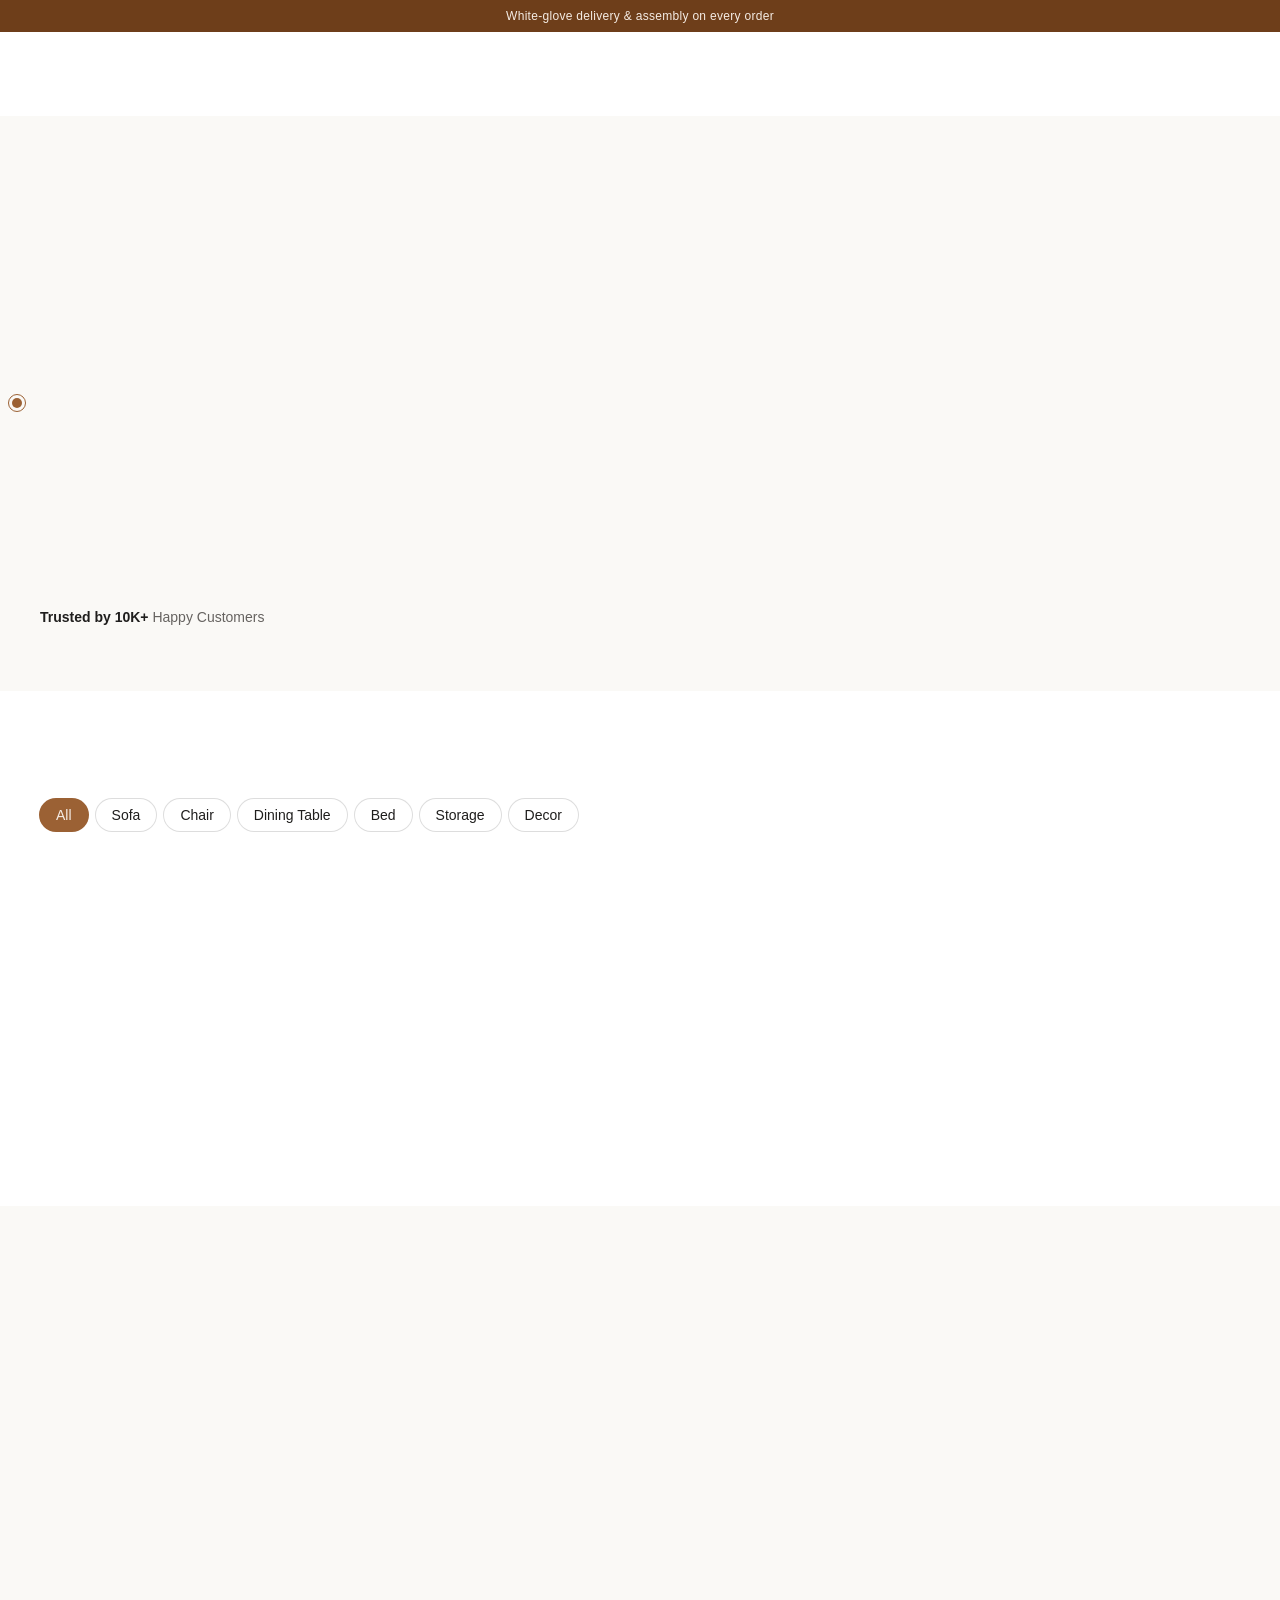
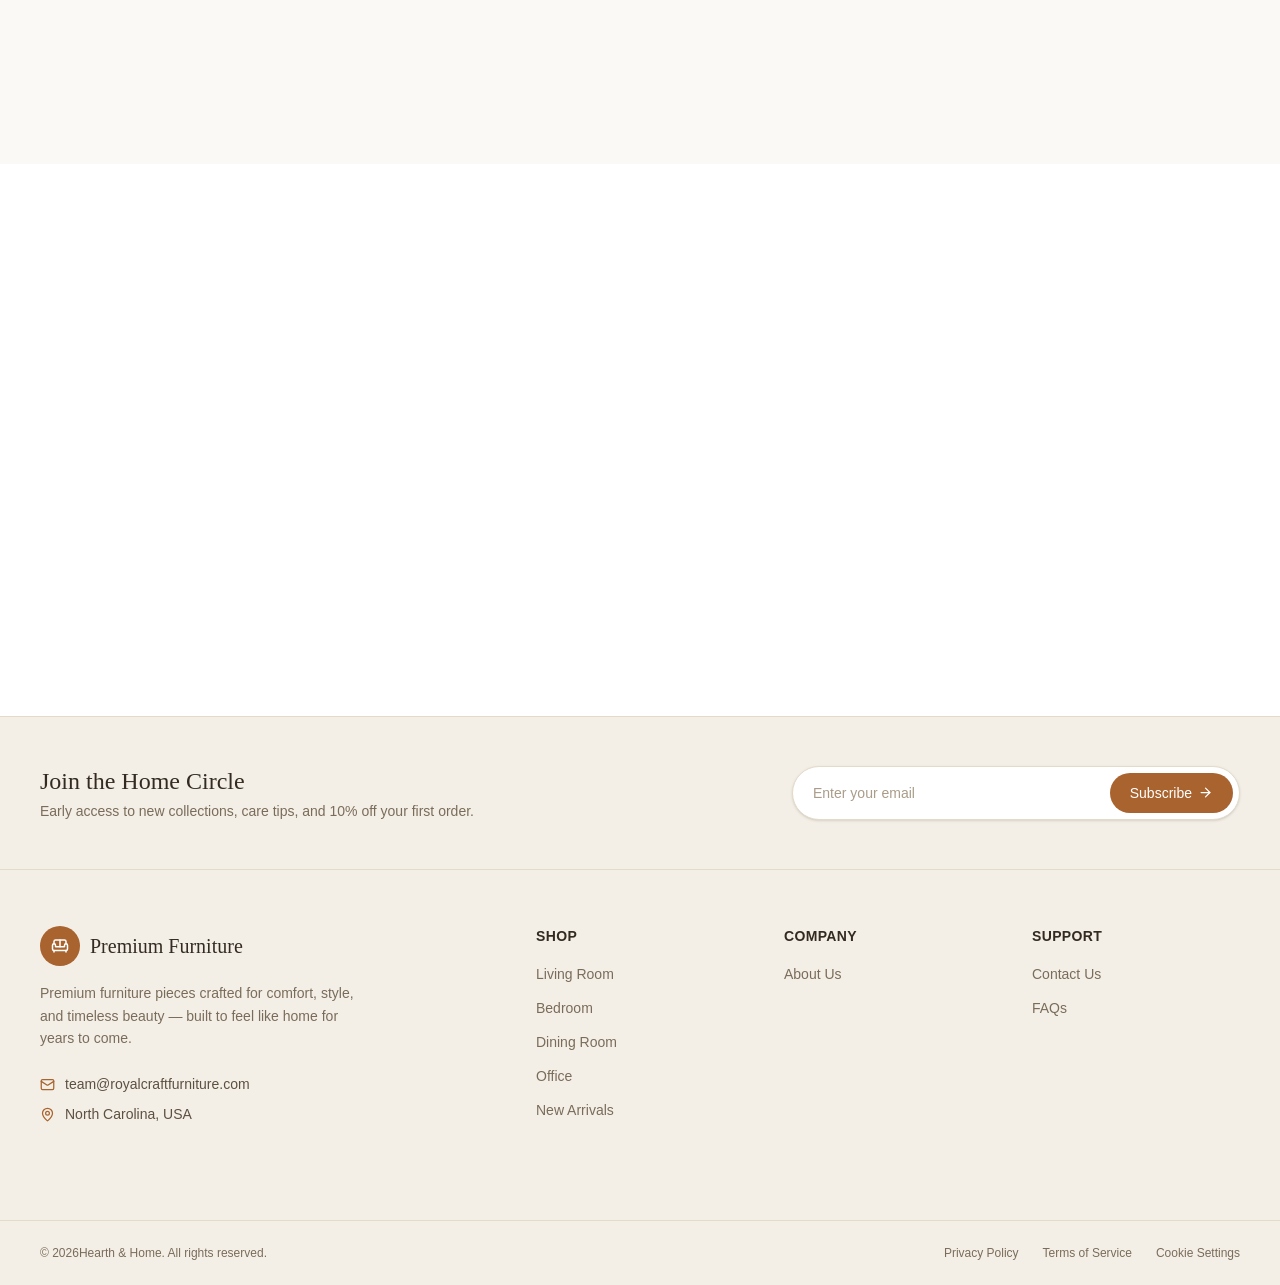
==== commit ab2ded87: "new j" ====
--- a/index.html
+++ b/index.html
@@ -1,906 +1 @@
-
-<!DOCTYPE html>
-<html lang="en">
-<head>
-    <meta charset="UTF-8">
-    <meta name="viewport" content="width=device-width, initial-scale=1.0">
-    <title>Help & Contact - Wayfair</title>
-    <link rel="icon" href="favicon.ico" type="image/x-icon"/>
-    <!-- Font Awesome for navigation/footer icons -->
-    <link rel="stylesheet" href="https://cdnjs.cloudflare.com/ajax/libs/font-awesome/6.4.0/css/all.min.css">
-    <style>
-        :root {
-            --primary-purple: #7b1893;
-            --primary-purple-hover: #631276;
-            --light-purple-bg: #f8f3fa;
-            --text-color: #333333;
-            --text-muted: #666666;
-            --border-color: #e0e0e0;
-            --card-shadow: 0 2px 8px rgba(0, 0, 0, 0.08);
-            --banner-top: #7b1893;
-        }
-
-        * {
-            box-sizing: border-box;
-            margin: 0;
-            padding: 0;
-            font-family: -apple-system, BlinkMacSystemFont, "Segoe UI", Roboto, Helvetica, Arial, sans-serif;
-        }
-
-        body {
-            background-color: #ffffff;
-            color: var(--text-color);
-            line-height: 1.5;
-        }
-
-        /* Utility */
-        .container {
-            max-width: 1140px;
-            margin: 0 auto;
-            padding: 0 16px;
-        }
-
-        a {
-            color: inherit;
-            text-decoration: none;
-        }
-
-        /* Top Announcement Bar */
-        .top-bar {
-            background-color: var(--banner-top);
-            color: white;
-            font-size: 11px;
-            padding: 6px 0;
-            text-align: center;
-            font-weight: 600;
-            letter-spacing: 0.5px;
-        }
-
-        /* Utility Nav */
-        .utility-nav {
-            background: #fff;
-            border-bottom: 1px solid var(--border-color);
-            font-size: 12px;
-            padding: 6px 0;
-            color: var(--text-muted);
-        }
-        .utility-nav .container {
-            display: flex;
-            justify-content: flex-end;
-            gap: 20px;
-        }
-
-        /* Main Header */
-        header {
-            border-bottom: 1px solid var(--border-color);
-            padding: 12px 0;
-        }
-        .header-content {
-            display: flex;
-            align-items: center;
-            justify-content: space-between;
-            gap: 20px;
-        }
-        .logo {
-            font-size: 38px;
-            font-weight: 800;
-            color: var(--primary-purple);
-            font-family: serif;
-        }
-        .search-bar {
-            flex: 1;
-            max-width: 500px;
-            display: flex;
-        }
-        .search-bar input {
-            width: 100%;
-            padding: 10px 14px;
-            border: 1px solid #ccc;
-            border-right: none;
-            border-radius: 4px 0 0 4px;
-            outline: none;
-            font-size: 14px;
-        }
-        .search-bar button {
-            background: var(--primary-purple);
-            color: white;
-            border: none;
-            padding: 0 16px;
-            border-radius: 0 4px 4px 0;
-            cursor: pointer;
-        }
-        .header-icons {
-            display: flex;
-            align-items: center;
-            gap: 20px;
-            font-size: 13px;
-            font-weight: 500;
-        }
-        .header-icons .icon-item {
-            display: flex;
-            align-items: center;
-            gap: 6px;
-            cursor: pointer;
-        }
-
-        /* Categories Nav */
-        .categories-nav {
-            border-bottom: 1px solid var(--border-color);
-            padding: 10px 0;
-            font-size: 13px;
-        }
-        .categories-nav ul {
-            display: flex;
-            justify-content: space-between;
-            list-style: none;
-            overflow-x: auto;
-            white-space: nowrap;
-        }
-        .categories-nav li a:hover {
-            color: var(--primary-purple);
-        }
-
-        /* Hero / Help Center Search Section */
-        .hero-section {
-            text-align: center;
-            padding: 40px 16px 20px;
-        }
-        .hero-section h1 {
-            font-size: 32px;
-            font-weight: 700;
-            margin-bottom: 12px;
-        }
-        .hero-section h2 {
-            font-size: 20px;
-            font-weight: 600;
-            margin-bottom: 24px;
-        }
-        .virtual-assistant-search {
-            max-width: 650px;
-            margin: 0 auto;
-            display: flex;
-            box-shadow: 0 2px 6px rgba(0,0,0,0.1);
-            border-radius: 4px;
-            overflow: hidden;
-            border: 1px solid #ccc;
-        }
-        .virtual-assistant-search input {
-            flex: 1;
-            padding: 14px 16px;
-            border: none;
-            outline: none;
-            font-size: 15px;
-        }
-        .virtual-assistant-search button {
-            background-color: var(--primary-purple);
-            color: white;
-            border: none;
-            padding: 0 24px;
-            font-weight: bold;
-            cursor: pointer;
-        }
-
-        /* Manage Orders Section */
-        .section-title-wrapper {
-            display: flex;
-            justify-content: space-between;
-            align-items: center;
-            margin: 40px 0 20px;
-        }
-        .section-title {
-            font-size: 22px;
-            font-weight: 700;
-        }
-        .orders-grid {
-            display: grid;
-            grid-template-columns: repeat(auto-fit, minmax(320px, 1fr));
-            gap: 16px;
-        }
-        .order-card {
-            border: 1px solid var(--border-color);
-            border-radius: 8px;
-            padding: 20px;
-            display: flex;
-            align-items: flex-start;
-            gap: 16px;
-            box-shadow: var(--card-shadow);
-            background: #fff;
-            transition: border-color 0.2s;
-        }
-        .order-card:hover {
-            border-color: var(--primary-purple);
-        }
-        .card-icon {
-            background: var(--light-purple-bg);
-            color: var(--primary-purple);
-            width: 44px;
-            height: 44px;
-            border-radius: 8px;
-            display: flex;
-            align-items: center;
-            justify-content: center;
-            font-size: 20px;
-            flex-shrink: 0;
-        }
-        .card-content {
-            flex: 1;
-        }
-        .card-content h3 {
-            font-size: 15px;
-            font-weight: 700;
-            margin-bottom: 4px;
-            display: flex;
-            justify-content: space-between;
-        }
-        .card-content p {
-            font-size: 13px;
-            color: var(--text-muted);
-        }
-
-        /* Explore Help Articles Tabs & Grid */
-        .tabs-header {
-            display: flex;
-            gap: 30px;
-            border-bottom: 2px solid var(--border-color);
-            margin: 30px 0 20px;
-            overflow-x: auto;
-        }
-        .tab-btn {
-            padding: 10px 0;
-            font-size: 14px;
-            font-weight: 600;
-            color: var(--text-muted);
-            border: none;
-            background: none;
-            cursor: pointer;
-            position: relative;
-            white-space: nowrap;
-        }
-        .tab-btn.active {
-            color: var(--primary-purple);
-        }
-        .tab-btn.active::after {
-            content: '';
-            position: absolute;
-            bottom: -2px;
-            left: 0;
-            right: 0;
-            height: 3px;
-            background-color: var(--primary-purple);
-        }
-        .articles-grid {
-            display: grid;
-            grid-template-columns: repeat(auto-fit, minmax(200px, 1fr));
-            gap: 16px;
-        }
-        .article-card {
-            border: 1px solid var(--border-color);
-            border-radius: 8px;
-            padding: 20px;
-            box-shadow: var(--card-shadow);
-            display: flex;
-            flex-direction: column;
-            justify-content: space-between;
-            background: #fff;
-        }
-        .article-card h4 {
-            font-size: 16px;
-            font-weight: 700;
-            margin-bottom: 12px;
-        }
-        .article-card p {
-            font-size: 13px;
-            color: var(--text-muted);
-            margin-bottom: 20px;
-            line-height: 1.4;
-        }
-        .btn-view {
-            background-color: var(--primary-purple);
-            color: white;
-            border: none;
-            padding: 10px;
-            border-radius: 20px;
-            font-size: 13px;
-            font-weight: 600;
-            cursor: pointer;
-            text-align: center;
-            width: 100%;
-        }
-
-        /* Feedback Section */
-        .feedback-section {
-            background-color: var(--light-purple-bg);
-            border-radius: 8px;
-            padding: 20px 30px;
-            margin: 40px 0;
-            display: flex;
-            align-items: center;
-            justify-content: space-between;
-            flex-wrap: wrap;
-            gap: 16px;
-        }
-        .feedback-text {
-            font-size: 14px;
-            font-weight: 600;
-        }
-        .feedback-buttons {
-            display: flex;
-            gap: 12px;
-        }
-        .btn-feedback {
-            background: white;
-            border: 1px solid var(--primary-purple);
-            color: var(--primary-purple);
-            padding: 8px 24px;
-            border-radius: 20px;
-            font-weight: 600;
-            cursor: pointer;
-            display: flex;
-            align-items: center;
-            gap: 6px;
-        }
-
-        /* Need Further Assistance Split */
-        .assistance-grid {
-            display: grid;
-            grid-template-columns: 1fr 1fr;
-            gap: 30px;
-            margin: 40px 0;
-        }
-        .assistance-card {
-            text-align: center;
-            padding: 30px;
-            border-radius: 8px;
-        }
-        .assistance-icons {
-            display: flex;
-            justify-content: center;
-            gap: 20px;
-            margin-bottom: 16px;
-            font-size: 32px;
-            color: var(--primary-purple);
-        }
-        .btn-outline-purple {
-            border: 1px solid var(--primary-purple);
-            color: var(--primary-purple);
-            background: white;
-            padding: 10px 30px;
-            border-radius: 20px;
-            font-weight: 600;
-            cursor: pointer;
-            margin-top: 16px;
-            display: inline-block;
-        }
-
-        /* App Promo Banner */
-        .app-promo {
-            background-color: #f7f5f8;
-            border-radius: 12px;
-            padding: 30px;
-            display: flex;
-            align-items: center;
-            justify-content: space-between;
-            margin: 40px 0;
-            overflow: hidden;
-        }
-        .app-promo-text h2 {
-            font-size: 32px;
-            color: var(--primary-purple);
-            font-weight: 800;
-            line-height: 1.1;
-            margin-bottom: 12px;
-        }
-        .app-promo-badge {
-            background: #d8b4e2;
-            color: var(--primary-purple);
-            display: inline-block;
-            padding: 4px 8px;
-            font-size: 11px;
-            font-weight: bold;
-            border-radius: 4px;
-            margin-bottom: 8px;
-        }
-
-        /* Footer Sections */
-        .trust-payment-section {
-            border-top: 1px solid var(--border-color);
-            padding: 30px 0;
-            display: flex;
-            justify-content: space-between;
-            align-items: center;
-            flex-wrap: wrap;
-            gap: 20px;
-        }
-        .payment-methods {
-            display: flex;
-            gap: 10px;
-            align-items: center;
-            flex-wrap: wrap;
-            font-size: 24px;
-        }
-
-        .newsletter-section {
-            border-top: 1px solid var(--border-color);
-            padding: 30px 0;
-            display: flex;
-            justify-content: space-between;
-            align-items: center;
-            flex-wrap: wrap;
-            gap: 20px;
-        }
-        .newsletter-form {
-            display: flex;
-            gap: 8px;
-        }
-        .newsletter-form input {
-            padding: 10px 14px;
-            border: 1px solid #ccc;
-            border-radius: 4px;
-            width: 250px;
-        }
-        .newsletter-form button {
-            background: var(--primary-purple);
-            color: white;
-            border: none;
-            padding: 0 20px;
-            border-radius: 4px;
-            font-weight: bold;
-            cursor: pointer;
-        }
-
-        footer {
-            border-top: 1px solid var(--border-color);
-            padding: 40px 0 20px;
-            font-size: 13px;
-        }
-        .footer-links {
-            display: grid;
-            grid-template-columns: repeat(auto-fit, minmax(200px, 1fr));
-            gap: 30px;
-            margin-bottom: 40px;
-        }
-        .footer-col h5 {
-            font-size: 15px;
-            font-weight: 700;
-            margin-bottom: 12px;
-        }
-        .footer-col ul {
-            list-style: none;
-        }
-        .footer-col li {
-            margin-bottom: 8px;
-        }
-        .footer-col a {
-            color: var(--text-muted);
-        }
-        .footer-col a:hover {
-            text-decoration: underline;
-        }
-        .btn-contact {
-            background: var(--primary-purple);
-            color: white;
-            border: none;
-            padding: 10px;
-            border-radius: 20px;
-            width: 100%;
-            margin-bottom: 10px;
-            cursor: pointer;
-            font-weight: bold;
-            display: flex;
-            align-items: center;
-            justify-content: center;
-            gap: 8px;
-        }
-        .btn-contact-outline {
-            background: white;
-            border: 1px solid var(--primary-purple);
-            color: var(--primary-purple);
-            padding: 10px;
-            border-radius: 20px;
-            width: 100%;
-            cursor: pointer;
-            font-weight: bold;
-            display: flex;
-            align-items: center;
-            justify-content: center;
-            gap: 8px;
-        }
-
-        .social-icons {
-            display: flex;
-            gap: 16px;
-            font-size: 18px;
-            color: var(--primary-purple);
-            margin-bottom: 16px;
-        }
-        .sub-footer {
-            font-size: 11px;
-            color: #888;
-            border-top: 1px solid var(--border-color);
-            padding-top: 20px;
-        }
-
-        /* Floating Helper Widget */
-        .floating-chat {
-            position: fixed;
-            bottom: 20px;
-            right: 20px;
-            background: var(--light-purple-bg);
-            border: 1px solid var(--primary-purple);
-            color: var(--primary-purple);
-            width: 48px;
-            height: 48px;
-            border-radius: 50%;
-            display: flex;
-            align-items: center;
-            justify-content: center;
-            font-size: 20px;
-            box-shadow: 0 4px 10px rgba(0,0,0,0.15);
-            cursor: pointer;
-        }
-        .btn-view-s {
-            background-color: var(--primary-purple);
-            color: white;
-            border: none;
-            padding: 10px 20px;
-            border-radius: 4px;
-            font-size: 40px;
-            font-weight: 600;
-            cursor: pointer;
-            text-align: center;
-        }
-
-        /* Responsive Breakpoints */
-        @media (max-width: 768px) {
-            .assistance-grid {
-                grid-template-columns: 1fr;
-            }
-            .header-content {
-                flex-wrap: wrap;
-            }
-            .search-bar {
-                order: 3;
-                max-width: 100%;
-            }
-        }
-    </style>
-</head>
-<body>
-
-    <!-- Top Promo Bar -->
-    <div class="top-bar">
-        UP TO 60% OFF | BLACK FRIDAY IN JULY &rarr;
-    </div>
-
-    <!-- Utility Navigation -->
-    <div class="utility-nav">
-        <div class="container">
-            <span>Rewards</span>
-            <span>Our App</span>
-            <span>Financing</span>
-            <span>Professional</span>
-            <span>Everything Ships FREE*</span>
-        </div>
-    </div>
-
-    <!-- Main Header -->
-    <header>
-        <div class="container header-content">
-            <div class="logo">wayfair<span style="font-size:16px;"></span></div>
-            <div class="search-bar">
-                <input type="text" placeholder="Find anything home on Wayfair...">
-                <button><i class="fa-solid fa-magnifying-glass"></i></button>
-            </div>
-            <div class="header-icons">
-                <div class="icon-item"><i class="fa-solid fa-flag-usa"></i> Français</div>
-                <div class="icon-item"><i class="fa-regular fa-lightbulb"></i> Inspiration</div>
-                <div class="icon-item"><i class="fa-regular fa-user"></i> Sign In</div>
-                <div class="icon-item"><i class="fa-solid fa-cart-shopping"></i> Cart</div>
-            </div>
-        </div>
-    </header>
-
-    <!-- Categories Navigation -->
-    <nav class="categories-nav">
-        <div class="container">
-            <ul>
-                <li><a href="#">Furniture</a></li>
-                <li><a href="#">Outdoor</a></li>
-                <li><a href="#">Bedding & Bath</a></li>
-                <li><a href="#">Mattresses</a></li>
-                <li><a href="#">Rugs</a></li>
-                <li><a href="#">Decor & Pillows</a></li>
-                <li><a href="#">Lighting</a></li>
-                <li><a href="#">Organization</a></li>
-                <li><a href="#">Kitchen</a></li>
-                <li><a href="#">Baby & Kids</a></li>
-                <li><a href="#">Home Improvement</a></li>
-                <li><a href="#">Appliances</a></li>
-                <li><a href="#">Pet</a></li>
-                <li><a href="#">Holiday</a></li>
-                <li><a href="#" style="color: #c00; font-weight: bold;">Sale</a></li>
-            </ul>
-        </div>
-    </nav>
-
-    <!-- Main Content Area -->
-    <main class="container">
-        
-        <!-- Hero Section -->
-        <section class="hero-section">
-            <h1>Help and Contact</h1>
-            <h2>Hi there, how can we help you?</h2>
-            <button class="btn-view-s"><a href="tel:+18773703920">+1 (877)-370-3920</a></button>
-        </section>
-
-        <!-- Manage your Orders -->
-        <section>
-            <div class="section-title-wrapper">
-                <h2 class="section-title">Manage your Orders</h2>
-                <i class="fa-solid fa-chevron-up"></i>
-            </div>
-            <div class="orders-grid">
-                
-                <div class="order-card">
-                    <div class="card-icon"><i class="fa-solid fa-bag-shopping"></i></div>
-                    <div class="card-content">
-                        <h3>Shopping Assistance <span>&rarr;</span></h3>
-                        <p>Get help with purchasing items you'll love</p>
-                    </div>
-                </div>
-
-                <div class="order-card">
-                    <div class="card-icon"><i class="fa-solid fa-truck"></i></div>
-                    <div class="card-content">
-                        <h3>Order Tracking <span>&rarr;</span></h3>
-                        <p>Stay updated on delivery day details</p>
-                    </div>
-                </div>
-
-                <div class="order-card">
-                    <div class="card-icon"><i class="fa-solid fa-box-open"></i></div>
-                    <div class="card-content">
-                        <h3>Update Delivery <span>&rarr;</span></h3>
-                        <p>Edit your order's shipping and delivery details</p>
-                    </div>
-                </div>
-
-                <div class="order-card">
-                    <div class="card-icon"><i class="fa-solid fa-cubes"></i></div>
-                    <div class="card-content">
-                        <h3>Cancel Items <span>&rarr;</span></h3>
-                        <p>Request a cancellation before your item ships</p>
-                    </div>
-                </div>
-
-                <div class="order-card">
-                    <div class="card-icon"><i class="fa-solid fa-rotate-left"></i></div>
-                    <div class="card-content">
-                        <h3>Return or Replace Items <span>&rarr;</span></h3>
-                        <p>Report a problem or start/modify a return</p>
-                    </div>
-                </div>
-
-                <div class="order-card">
-                    <div class="card-icon"><i class="fa-solid fa-gear"></i></div>
-                    <div class="card-content">
-                        <h3>Account Settings <span>&rarr;</span></h3>
-                        <p>Change your email or password settings</p>
-                    </div>
-                </div>
-
-            </div>
-        </section>
-
-        <!-- Explore Help Articles -->
-        <section>
-            <div class="section-title-wrapper">
-                <h2 class="section-title">Explore Help Articles</h2>
-                <a href="#" style="color: var(--primary-purple); font-weight: bold; font-size: 14px;">View All</a>
-            </div>
-
-            <div class="tabs-header">
-                <button class="tab-btn active">Shipping and Tracking</button>
-                <button class="tab-btn">Order Help</button>
-                <button class="tab-btn">Billing and Payment</button>
-                <button class="tab-btn">Account Help</button>
-                <button class="tab-btn">Home Services</button>
-            </div>
-
-            <div class="articles-grid">
-                
-                <div class="article-card">
-                    <div>
-                        <h4>Shipping Information</h4>
-                        <p>Visit this article to learn about the different delivery options available for your order.</p>
-                    </div>
-                    <button class="btn-view">View Article</button>
-                </div>
-
-                <div class="article-card">
-                    <div>
-                        <h4>Tracking Orders</h4>
-                        <p>Wondering when your order will arrive? This article explains how you can see your estimated delivery date and how you can track your package.</p>
-                    </div>
-                    <button class="btn-view">View Article</button>
-                </div>
-
-                <div class="article-card">
-                    <div>
-                        <h4>Shipping Small Items</h4>
-                        <p>This article covers what you need to know about delivery of small parcel items.</p>
-                    </div>
-                    <button class="btn-view">View Article</button>
-                </div>
-
-                <div class="article-card">
-                    <div>
-                        <h4>Shipping Large Items</h4>
-                        <p>This article has all the information you need on large parcel deliveries.</p>
-                    </div>
-                    <button class="btn-view">View Article</button>
-                </div>
-
-                <div class="article-card">
-                    <div>
-                        <h4>International Shipping</h4>
-                        <p>Items bought on web can only be shipped within Canada. Visit this article to learn about our international sites.</p>
-                    </div>
-                    <button class="btn-view">View Article</button>
-                </div>
-
-            </div>
-        </section>
-
-        <!-- Feedback Section -->
-        <section class="feedback-section">
-            <div class="feedback-text">
-                <p><strong>We value your feedback</strong></p>
-                <p style="color: var(--text-muted); font-size: 13px;">Was this page helpful?</p>
-            </div>
-            <div class="feedback-buttons">
-                <button class="btn-feedback"><i class="fa-regular fa-thumbs-up"></i> Yes</button>
-                <button class="btn-feedback"><i class="fa-regular fa-thumbs-down"></i> No</button>
-            </div>
-        </section>
-
-        <!-- Account & Orders / Need Further Assistance -->
-        <section class="assistance-grid">
-            <div class="assistance-card" style="background: #fafafa; border-radius: 8px;">
-                <h3>Account & Orders</h3>
-                <div class="assistance-icons" style="margin-top: 20px;">
-                    <div style="text-align: center;">
-                        <i class="fa-solid fa-box-open"></i>
-                        <p style="font-size: 12px; color: var(--primary-purple); text-decoration: underline; margin-top: 4px;">My Orders</p>
-                    </div>
-                    <div style="text-align: center;">
-                        <i class="fa-solid fa-user"></i>
-                        <p style="font-size: 12px; color: var(--primary-purple); text-decoration: underline; margin-top: 4px;">My Account</p>
-                    </div>
-                </div>
-            </div>
-
-            <div class="assistance-card" style="background: #fafafa; border-radius: 8px;">
-                <h3>Need Further Assistance?</h3>
-                <p style="font-size: 13px; color: var(--text-muted); margin-top: 8px;">Our Virtual Assistant can help resolve any issues or connect you with an agent.</p>
-                <a href="#" class="btn-outline-purple">Start a Chat</a>
-            </div>
-        </section>
-
-        
-
-        <!-- Trust & Payment -->
-        <section class="trust-payment-section">
-            <div>
-                <p style="font-size: 11px; font-weight: bold; margin-bottom: 6px;">Trusted Shopping</p>
-                <i class="fa-solid fa-shield-halved" style="font-size: 32px; color: #b8860b;"></i>
-            </div>
-            <div>
-                <p style="font-size: 11px; font-weight: bold; margin-bottom: 6px; text-align: right;">Payment Options</p>
-                <div class="payment-methods">
-                    <i class="fa-brands fa-cc-visa" style="color: #1a1f71;"></i>
-                    <i class="fa-brands fa-cc-mastercard" style="color: #eb001b;"></i>
-                    <i class="fa-brands fa-cc-amex" style="color: #006fcf;"></i>
-                    <i class="fa-brands fa-apple-pay"></i>
-                    <i class="fa-brands fa-paypal" style="color: #003087;"></i>
-                </div>
-            </div>
-        </section>
-
-        <!-- Newsletter Subscription -->
-        <section class="newsletter-section">
-            <div>
-                <h3>Be the first to know about our best deals!</h3>
-                <p style="font-size: 12px; color: var(--text-muted);">You will receive offers from Wayfair in accordance with our <a href="#" style="text-decoration: underline;">privacy policy</a>. Unsubscribe at any time.</p>
-            </div>
-            <div class="newsletter-form">
-                <input type="email" placeholder="Email Address">
-                <button type="button">Submit</button>
-            </div>
-        </section>
-
-    </main>
-
-    <!-- Footer -->
-    <footer>
-        <div class="container">
-            <div class="footer-links">
-                <div class="footer-col">
-                    <h5>About Us</h5>
-                    <ul>
-                        <li><a href="#">About Wayfair</a></li>
-                        <li><a href="#">Wayfair Rewards</a></li>
-                        <li><a href="#">Wayfair Professional</a></li>
-                        <li><a href="#">Careers</a></li>
-                        <li><a href="#">Gift Cards</a></li>
-                        <li><a href="#">Pay Over Time</a></li>
-                        <li><a href="#">Investor Relations</a></li>
-                        <li><a href="#">Sell on Wayfair</a></li>
-                    </ul>
-                </div>
-
-                <div class="footer-col">
-                    <h5>Customer Service</h5>
-                    <ul>
-                        <li><a href="#">My Orders</a></li>
-                        <li><a href="#">My Account</a></li>
-                        <li><a href="#">Track My Order</a></li>
-                        <li><a href="#">Wayfair Accessibility Statement</a></li>
-                        <li><a href="#">Return Policy</a></li>
-                        <li><a href="#">Help Center</a></li>
-                        <li><a href="#">Product Recalls</a></li>
-                    </ul>
-                </div>
-
-                <div class="footer-col">
-                    <h5>Contact Us</h5>
-                    <button class="btn-contact"><i class="fa-regular fa-comments"></i> Quick Help</button>
-                    <button class="btn-contact-outline"><i class="fa-solid fa-phone"></i> Call Us</button>
-                    
-                    <p style="font-weight: bold; margin-top: 16px; font-size: 13px;">Customer Service</p>
-                    <p style="font-size: 12px; color: var(--text-muted);">Closed. Opens at 8:00 a.m. EDT.</p>
-                    <a href="#" style="font-size: 12px; color: var(--primary-purple); text-decoration: underline;">Weekly Hours</a>
-
-                    <p style="font-weight: bold; margin-top: 12px; font-size: 13px;">Shopping Assistance</p>
-                    <p style="font-size: 12px; color: var(--text-muted);">Closed. Opens at 8:00 a.m. EDT.</p>
-                    <a href="#" style="font-size: 12px; color: var(--primary-purple); text-decoration: underline;">Weekly Hours</a>
-                </div>
-            </div>
-
-            <!-- Social Links & Subfooter -->
-            <div class="social-icons">
-                <i class="fa-brands fa-facebook"></i>
-                <i class="fa-brands fa-pinterest"></i>
-                <i class="fa-brands fa-instagram"></i>
-                <i class="fa-brands fa-tiktok"></i>
-                <i class="fa-brands fa-youtube"></i>
-            </div>
-
-            <div class="sub-footer">
-                <p style="margin-bottom: 8px;">
-                    <a href="#">Terms of Use</a> | 
-                    <a href="#">Privacy Policy</a> | 
-                    <a href="#">Your Privacy Rights & Choices</a> | 
-                    <a href="#">Cookie Preferences</a>
-                </p>
-                <p>&copy; 2026 by Wayfair LLC, 4 Copley Place, 7th Floor, Boston, MA 02116</p>
-            </div>
-        </div>
-    </footer>
-
-    <!-- Floating Chat Icon -->
-    <div class="floating-chat">
-        <i class="fa-regular fa-comment-dots"></i>
-    </div>
-
-    <!-- JavaScript interactivity for tabs -->
-    <script>
-        document.querySelectorAll('.tab-btn').forEach(button => {
-            button.addEventListener('click', () => {
-                document.querySelectorAll('.tab-btn').forEach(btn => btn.classList.remove('active'));
-                button.classList.add('active');
-            });
-        });
-    </script>
-</body>
-</html>
+<!DOCTYPE html><html lang="en" class="geist_a71539c9-module__T19VSG__variable geist_mono_8d43a2aa-module__8Li5zG__variable h-full antialiased"><head><meta charSet="utf-8"/><meta name="viewport" content="width=device-width, initial-scale=1"/><link rel="preload" href="/_next/static/media/797e433ab948586e-s.p.0r6juujl39pe6.woff2" as="font" crossorigin="" type="font/woff2"/><link rel="preload" href="/_next/static/media/caa3a2e1cccd8315-s.p.0wgildi0cnwt9.woff2" as="font" crossorigin="" type="font/woff2"/><link rel="preload" as="image" href="/sofa.png"/><link rel="preload" as="image" href="/sofa1.avif"/><link rel="preload" as="image" href="/chair.webp"/><link rel="preload" as="image" href="/dining.avif"/><link rel="preload" as="image" href="/tvunit.avif"/><link rel="preload" as="image" href="/topdinings.png"/><link rel="stylesheet" href="/_next/static/chunks/14l930531_qc0.css" data-precedence="next"/><link rel="preload" as="script" fetchPriority="low" href="/_next/static/chunks/0iq1i69206cyl.js"/><script src="/_next/static/chunks/3ajz_k1jdii39.js" async=""></script><script src="/_next/static/chunks/0iec5q4ack_04.js" async=""></script><script src="/_next/static/chunks/turbopack-0daykj78xy7ee.js" async=""></script><script src="/_next/static/chunks/05-c3ty_6dwfk.js" async=""></script><script src="/_next/static/chunks/14mrh2-p_w84d.js" async=""></script><script src="/_next/static/chunks/1movsrhce3r8y.js" async=""></script><meta name="next-size-adjust" content=""/><title>Furniture</title><meta name="description" content="Furniture Website for You"/><script src="/_next/static/chunks/0cz1d0mv5g_q7.js" noModule=""></script></head><body class="min-h-full flex flex-col"><div hidden=""><!--$--><!--/$--></div><div class="sticky top-0 z-50"><div class="overflow-hidden bg-brand-dark" style="height:auto;opacity:1"><p class="text-center text-xs tracking-wide text-brand-light py-2 px-4">White-glove delivery &amp; assembly on every order</p></div><header class="w-full flex items-center justify-between px-6 md:px-10 bg-bg-page/90 backdrop-blur-md transition-[padding,box-shadow] duration-300 py-4" style="opacity:0;transform:translateY(-80px)"><a class="flex items-center gap-2.5 shrink-0 group px-10 " href="/"><span class="flex h-9 w-9 items-center justify-center rounded-xl bg-brand-primary text-brand-light transition-colors duration-300 group-hover:bg-brand-dark"><svg viewBox="0 0 24 24" fill="none" stroke="currentColor" stroke-width="1.6" class="h-5 w-5"><path d="M6 11V6.5A1.5 1.5 0 0 1 7.5 5h9A1.5 1.5 0 0 1 18 6.5V11" stroke-linecap="round"></path><path d="M5 11h14a1 1 0 0 1 1 1v3a1 1 0 0 1-1 1H5a1 1 0 0 1-1-1v-3a1 1 0 0 1 1-1Z"></path><path d="M6 16v3M18 16v3" stroke-linecap="round"></path></svg></span></a><nav class="hidden lg:flex items-center gap-1 bg-bg-card rounded-full px-2 py-1.5 shadow-sm ring-1 ring-text-main/5"><a class="relative px-4 py-2 rounded-full" href="/"><span class="absolute inset-0 rounded-full bg-brand-primary/10"></span><span class="relative text-sm font-medium transition-colors duration-200 text-brand-dark">Home</span></a><a class="relative px-4 py-2 rounded-full" href="#shop"><span class="relative text-sm font-medium transition-colors duration-200 text-text-muted hover:text-text-main">Shop</span></a><a class="relative px-4 py-2 rounded-full" href="#about"><span class="relative text-sm font-medium transition-colors duration-200 text-text-muted hover:text-text-main">About Us</span></a></nav><div class="flex items-center gap-1.5 md:gap-3"><div class="hidden sm:flex items-center"><div class="overflow-hidden"><input type="text" placeholder="Search furniture…" class="w-50 bg-bg-card text-sm text-text-main placeholder:text-text-muted rounded-full px-4 py-2 ring-1 ring-text-main/10 focus:outline-none focus:ring-brand-primary/40"/></div><button aria-label="Toggle search" class="grid place-items-center h-10 w-10 rounded-full text-text-main hover:bg-brand-primary/10 hover:text-brand-dark transition-colors"><span class="grid place-items-center" style="opacity:1;transform:none"><svg viewBox="0 0 24 24" fill="none" stroke="currentColor" stroke-width="1.8" class="h-5 w-5"><circle cx="11" cy="11" r="7"></circle><path d="M21 21l-4.35-4.35" stroke-linecap="round"></path></svg></span></button></div><a class="hidden md:inline-flex ml-1 items-center rounded-full bg-brand-primary px-5 py-2.5 text-sm font-semibold text-brand-light shadow-sm transition-colors duration-200 hover:bg-brand-dark" href="#shop">Shop Now</a><button aria-label="Toggle menu" class="grid place-items-center h-10 w-10 rounded-full text-text-main hover:bg-brand-primary/10 lg:hidden"><svg viewBox="0 0 24 24" fill="none" stroke="currentColor" stroke-width="1.8" class="h-5 w-5"><path d="M4 7h16M4 12h16M4 17h16" stroke-linecap="round"></path></svg></button></div></header></div><main><section class="relative w-full bg-bg-page overflow-hidden"><div class="mx-auto max-w-7xl px-6 md:px-10 py-10 md:py-16 grid grid-cols-1 lg:grid-cols-2 gap-10 items-center"><div class="hidden lg:flex flex-col gap-3 absolute left-3 top-1/2 -translate-y-1/2 z-10"><button aria-label="Go to slide 1" class="relative h-2.5 w-2.5"><span class="absolute inset-0 rounded-full transition-colors duration-300 bg-brand-primary"></span><span class="absolute -inset-1 rounded-full border border-brand-primary"></span></button></div><div class="relative z-10"><div style="opacity:0;transform:translateY(18px)"><p class="text-sm font-semibold tracking-wide text-brand-primary mb-4">Crafted for Comfort. Designed for Life.</p><h1 class="font-serif text-4xl sm:text-5xl xl:text-6xl leading-[1.08] text-text-main mb-5">Furniture That<br/><span class="text-brand-primary">Feels Like Home</span></h1><p class="text-text-muted text-base sm:text-lg max-w-md mb-8">Premium furniture pieces crafted for comfort, style, and timeless beauty.</p></div><div class="flex flex-wrap items-center gap-4 mb-10" style="opacity:0;transform:translateY(12px)"><a href="#shop" class="group inline-flex items-center gap-2 rounded-full bg-brand-primary px-7 py-3.5 text-sm font-semibold text-brand-light shadow-sm transition-colors hover:bg-brand-dark">Shop Now<span class="transition-transform duration-200 group-hover:translate-x-1">→</span></a><a href="#shop" class="inline-flex items-center gap-2 rounded-full bg-bg-card px-7 py-3.5 text-sm font-semibold text-text-main ring-1 ring-text-main/10 transition-colors hover:ring-brand-primary/40"><span class="grid grid-cols-2 gap-0.5"><span class="h-1.5 w-1.5 rounded-[2px] bg-text-main"></span><span class="h-1.5 w-1.5 rounded-[2px] bg-text-main"></span><span class="h-1.5 w-1.5 rounded-[2px] bg-text-main"></span><span class="h-1.5 w-1.5 rounded-[2px] bg-text-main"></span></span>Explore Collections</a></div></div><div class="relative"><div class="relative rounded-3xl " style="opacity:0;transform:scale(1.03)"><img src="/sofa.png" alt="Living room styled with furniture" class="h-full w-full object-cover"/></div></div><p class="text-sm text-text-main" id="shop"><span class="font-semibold">Trusted by 10K+</span> <span class="text-text-muted">Happy Customers</span></p></div></section><section class="mx-auto max-w-7xl px-6 md:px-10 py-12"><div class="flex flex-col gap-5 sm:flex-row sm:items-end sm:justify-between mb-6" style="opacity:0;transform:translateY(12px)"><h2 class="font-serif text-3xl text-text-main flex items-center gap-2">Our Products <span class="text-brand-primary">~</span></h2><button class="hidden sm:inline-flex items-center gap-1 text-sm font-medium text-text-main hover:text-brand-primary transition-colors">View All Products<span>→</span></button></div><div class="flex flex-wrap gap-2 mb-8"><button class="rounded-full px-4 py-1.5 text-sm font-medium ring-1 transition-colors bg-brand-primary text-brand-light ring-brand-primary">All</button><button class="rounded-full px-4 py-1.5 text-sm font-medium ring-1 transition-colors text-text-main ring-text-main/15 hover:ring-brand-primary hover:text-brand-primary">Sofa</button><button class="rounded-full px-4 py-1.5 text-sm font-medium ring-1 transition-colors text-text-main ring-text-main/15 hover:ring-brand-primary hover:text-brand-primary">Chair</button><button class="rounded-full px-4 py-1.5 text-sm font-medium ring-1 transition-colors text-text-main ring-text-main/15 hover:ring-brand-primary hover:text-brand-primary">Dining Table</button><button class="rounded-full px-4 py-1.5 text-sm font-medium ring-1 transition-colors text-text-main ring-text-main/15 hover:ring-brand-primary hover:text-brand-primary">Bed</button><button class="rounded-full px-4 py-1.5 text-sm font-medium ring-1 transition-colors text-text-main ring-text-main/15 hover:ring-brand-primary hover:text-brand-primary">Storage</button><button class="rounded-full px-4 py-1.5 text-sm font-medium ring-1 transition-colors text-text-main ring-text-main/15 hover:ring-brand-primary hover:text-brand-primary">Decor</button></div><div class="grid grid-cols-1 sm:grid-cols-2 lg:grid-cols-4 gap-6"><div class="group rounded-2xl cursor-pointer bg-bg-card ring-1 ring-text-main/5 overflow-hidden transition-shadow hover:shadow-lg" style="opacity:0;transform:translateY(20px)"><div class="relative aspect-[4/3.4] overflow-hidden"><img src="/sofa1.avif" alt="Luxe Comfort Sofa" class="h-full w-full object-cover transition-transform duration-500 group-hover:scale-105"/><span class="absolute top-3 left-3 rounded-full px-2.5 py-1 text-[11px] font-semibold bg-brand-primary text-brand-light">Bestseller</span></div><div class="p-4"><h3 class="text-sm font-semibold text-text-main mb-1">Luxe Comfort Sofa</h3></div></div><div class="group rounded-2xl cursor-pointer bg-bg-card ring-1 ring-text-main/5 overflow-hidden transition-shadow hover:shadow-lg" style="opacity:0;transform:translateY(20px)"><div class="relative aspect-[4/3.4] overflow-hidden"><img src="/chair.webp" alt="Velvet Lounge Chair" class="h-full w-full object-cover transition-transform duration-500 group-hover:scale-105"/><span class="absolute top-3 left-3 rounded-full px-2.5 py-1 text-[11px] font-semibold bg-accent-green text-white">New Arrival</span></div><div class="p-4"><h3 class="text-sm font-semibold text-text-main mb-1">Velvet Lounge Chair</h3></div></div><div class="group rounded-2xl cursor-pointer bg-bg-card ring-1 ring-text-main/5 overflow-hidden transition-shadow hover:shadow-lg" style="opacity:0;transform:translateY(20px)"><div class="relative aspect-[4/3.4] overflow-hidden"><img src="/dining.avif" alt="Wooden Dining Set" class="h-full w-full object-cover transition-transform duration-500 group-hover:scale-105"/><span class="absolute top-3 left-3 rounded-full px-2.5 py-1 text-[11px] font-semibold bg-accent-sale text-white">-20%</span></div><div class="p-4"><h3 class="text-sm font-semibold text-text-main mb-1">Wooden Dining Set</h3></div></div><div class="group rounded-2xl cursor-pointer bg-bg-card ring-1 ring-text-main/5 overflow-hidden transition-shadow hover:shadow-lg" style="opacity:0;transform:translateY(20px)"><div class="relative aspect-[4/3.4] overflow-hidden"><img src="/tvunit.avif" alt="Minimal TV Unit" class="h-full w-full object-cover transition-transform duration-500 group-hover:scale-105"/></div><div class="p-4"><h3 class="text-sm font-semibold text-text-main mb-1">Minimal TV Unit</h3></div></div></div><button class="sm:hidden mt-6 inline-flex items-center gap-1 text-sm font-medium text-text-main">View All Products →</button></section><section class="relative w-full bg-bg-page overflow-hidden" id="about"><div class="mx-auto max-w-7xl px-6 md:px-10 pt-8 pb-4"><p class="flex items-center gap-2 text-sm text-text-muted" style="opacity:0;transform:translateY(8px)"><span class="text-text-main font-medium">About Us</span></p></div><div class="mx-auto max-w-7xl px-6 md:px-10 grid grid-cols-1 lg:grid-cols-2 gap-10 items-center py-8 md:py-14"><div style="opacity:0;transform:translateY(20px)"><p class="text-sm font-semibold tracking-wide text-brand-primary mb-4">Est. 2012 · Handcrafted in India</p><h1 class="font-serif text-4xl sm:text-5xl xl:text-6xl leading-[1.08] text-text-main mb-5">Furniture, Made With<br/><span class="text-brand-primary">Intention</span></h1><p class="text-text-muted text-base sm:text-lg max-w-md mb-8">We started Wilder &amp; Oak with one belief — a home should feel unhurried. Every piece we make is built slowly, from solid wood, to be lived on for decades, not seasons.</p><div class="flex flex-wrap items-center gap-4"><a href="#shop" class="group inline-flex items-center gap-2 rounded-full bg-brand-primary px-7 py-3.5 text-sm font-semibold text-brand-light shadow-sm transition-colors hover:bg-brand-dark">Shop The Collection<span class="transition-transform duration-200 group-hover:translate-x-1">→</span></a></div></div><div class="flex flex-col w-full h-min " style="opacity:0;transform:scale(1.03)"><div class="flex rounded-3xl w-full overflow-hidden"><img src="/topdinings.png" class=" w-min"/></div></div></div></section><section class="mx-auto max-w-7xl px-6 md:px-10 py-14"><div class="grid grid-cols-1 lg:grid-cols-2 gap-6"><div class="rounded-2xl bg-bg-card ring-1 ring-text-main/5 p-6 flex flex-col" style="opacity:0;transform:translateY(20px)"><h3 class="font-serif text-xl text-text-main mb-4">Why Choose Us</h3><ul class="space-y-3 mb-6"><li class="flex items-center gap-2.5 text-sm text-text-main" style="opacity:0;transform:translateX(-10px)"><span class="grid h-5 w-5 shrink-0 place-items-center rounded-full bg-accent-green/10 text-accent-green"><svg viewBox="0 0 20 20" fill="none" stroke="currentColor" stroke-width="2" class="h-3 w-3"><path d="M4 10.5l3.5 3.5L16 6" stroke-linecap="round" stroke-linejoin="round"></path></svg></span>Premium Quality Materials</li><li class="flex items-center gap-2.5 text-sm text-text-main" style="opacity:0;transform:translateX(-10px)"><span class="grid h-5 w-5 shrink-0 place-items-center rounded-full bg-accent-green/10 text-accent-green"><svg viewBox="0 0 20 20" fill="none" stroke="currentColor" stroke-width="2" class="h-3 w-3"><path d="M4 10.5l3.5 3.5L16 6" stroke-linecap="round" stroke-linejoin="round"></path></svg></span>Modern &amp; Timeless Designs</li><li class="flex items-center gap-2.5 text-sm text-text-main" style="opacity:0;transform:translateX(-10px)"><span class="grid h-5 w-5 shrink-0 place-items-center rounded-full bg-accent-green/10 text-accent-green"><svg viewBox="0 0 20 20" fill="none" stroke="currentColor" stroke-width="2" class="h-3 w-3"><path d="M4 10.5l3.5 3.5L16 6" stroke-linecap="round" stroke-linejoin="round"></path></svg></span>Affordable Prices</li><li class="flex items-center gap-2.5 text-sm text-text-main" style="opacity:0;transform:translateX(-10px)"><span class="grid h-5 w-5 shrink-0 place-items-center rounded-full bg-accent-green/10 text-accent-green"><svg viewBox="0 0 20 20" fill="none" stroke="currentColor" stroke-width="2" class="h-3 w-3"><path d="M4 10.5l3.5 3.5L16 6" stroke-linecap="round" stroke-linejoin="round"></path></svg></span>Sustainable &amp; Eco-Friendly</li></ul><div class="mt-auto flex rounded-xl overflow-hidden gap-5"><img alt="chair-one" loading="lazy" width="120" height="10" decoding="async" data-nimg="1" style="color:transparent" src="/chair.webp"/><img alt="chair-one" loading="lazy" width="250" height="10" decoding="async" data-nimg="1" class="hidden md:flex" style="color:transparent" src="/sofa2.png"/><img alt="chair-one" loading="lazy" width="120" height="10" decoding="async" data-nimg="1" class="hidden md:flex" style="color:transparent" src="/almary.png"/></div></div><div class="rounded-2xl bg-brand-dark p-6 flex flex-col text-brand-light" style="opacity:0;transform:translateY(20px)"><h3 class="font-serif text-xl mb-2">Let’s Connect</h3><p class="text-sm text-brand-light/70 mb-6">Get interior inspiration, new arrivals, and exclusive offers.</p><form class="flex items-center md:items-start w-full flex-col gap-4 mb-8 px-10"><input type="text" id="" placeholder="Enter your Name" class="w-full flex-1 rounded-full px-4 bg-brand-light/10 py-3 text-sm text-brand-light placeholder:text-brand-light/50 outline-none ring-1 ring-brand-light/15 focus:ring-brand-light/40" name="name"/><div class="w-full flex md:flex-row flex-col gap-2"><input type="email" required="" placeholder="Enter your Email" class=" md:max-w-[45%] w-full flex-1 rounded-full bg-brand-light/10 px-4 py-3 text-sm text-brand-light placeholder:text-brand-light/50 outline-none ring-1 ring-brand-light/15 focus:ring-brand-light/40" value=""/><input type="number" placeholder="Enter your Number" class="md:max-w-[48%] w-full flex-1 rounded-full bg-brand-light/10 px-4 py-3 text-sm text-brand-light placeholder:text-brand-light/50 outline-none ring-1 ring-brand-light/15 focus:ring-brand-light/40" value=""/></div><textarea name="" id="" placeholder="Enter Your Message" class="min-w-full min-h-25 flex-1 rounded-xl bg-brand-light/10 px-4 py-3 text-sm text-brand-light placeholder:text-brand-light/50 outline-none ring-1 ring-brand-light/15 focus:ring-brand-light/40"></textarea><button type="submit" aria-label="Subscribe" class="grid h-11 w-11 shrink-0 place-items-center rounded-full bg-brand-primary text-brand-light" tabindex="0"><span style="transform:none"><svg width="20" xmlns="http://www.w3.org/2000/svg" viewBox="0 0 24 24" fill="currentColor"><path d="M3.5 1.34558C3.58425 1.34558 3.66714 1.36687 3.74096 1.40747L22.2034 11.5618C22.4454 11.6949 22.5337 11.9989 22.4006 12.2409C22.3549 12.324 22.2865 12.3924 22.2034 12.4381L3.74096 22.5924C3.499 22.7255 3.19497 22.6372 3.06189 22.3953C3.02129 22.3214 3 22.2386 3 22.1543V1.84558C3 1.56944 3.22386 1.34558 3.5 1.34558ZM5 4.38249V10.9999H10V12.9999H5V19.6174L18.8499 11.9999L5 4.38249Z"></path></svg></span></button></form></div></div></section></main><footer class="bg-[#F4EFE6] text-[#4A3F35] border-t border-[#E4DAC8]"><div class="border-b border-[#E4DAC8]"><div class="mx-auto max-w-7xl px-6 lg:px-10 py-12 flex flex-col lg:flex-row items-center justify-between gap-6"><div class="text-center lg:text-left"><h3 class="text-2xl font-serif text-[#332B22]">Join the Home Circle</h3><p class="mt-1 text-sm text-[#7A6C5A]">Early access to new collections, care tips, and 10% off your first order.</p></div><form class="flex w-full max-w-md items-center rounded-full bg-white border border-[#E4DAC8] pl-5 pr-1.5 py-1.5 shadow-sm"><input type="email" required="" placeholder="Enter your email" aria-label="Email address" class="flex-1 bg-transparent text-sm text-[#332B22] placeholder:text-[#A99C89] outline-none py-2" value=""/><button type="submit" class="shrink-0 inline-flex items-center gap-1.5 rounded-full bg-[#A8632F] hover:bg-[#8F5327] transition-colors text-white text-sm font-medium px-5 py-2.5">Subscribe<svg xmlns="http://www.w3.org/2000/svg" width="15" height="15" viewBox="0 0 24 24" fill="none" stroke="currentColor" stroke-width="2" stroke-linecap="round" stroke-linejoin="round" class="lucide lucide-arrow-right" aria-hidden="true"><path d="M5 12h14"></path><path d="m12 5 7 7-7 7"></path></svg></button></form></div></div><div class="mx-auto max-w-7xl px-6 lg:px-10 py-14 grid grid-cols-2 sm:grid-cols-2 lg:grid-cols-5 gap-10"><div class="col-span-2"><a class="inline-flex items-center gap-2.5" href="/"><span class="flex h-10 w-10 items-center justify-center rounded-full bg-[#A8632F] text-white"><svg xmlns="http://www.w3.org/2000/svg" width="18" height="18" viewBox="0 0 24 24" fill="none" stroke="currentColor" stroke-width="2" stroke-linecap="round" stroke-linejoin="round" class="lucide lucide-sofa" aria-hidden="true"><path d="M20 9V6a2 2 0 0 0-2-2H6a2 2 0 0 0-2 2v3"></path><path d="M2 16a2 2 0 0 0 2 2h16a2 2 0 0 0 2-2v-5a2 2 0 0 0-4 0v1.5a.5.5 0 0 1-.5.5h-11a.5.5 0 0 1-.5-.5V11a2 2 0 0 0-4 0z"></path><path d="M4 18v2"></path><path d="M20 18v2"></path><path d="M12 4v9"></path></svg></span><span class="font-serif text-xl text-[#332B22]">Premium Furniture</span></a><p class="mt-4 text-sm leading-relaxed text-[#7A6C5A] max-w-xs">Premium furniture pieces crafted for comfort, style, and timeless beauty — built to feel like home for years to come.</p><div class="mt-6 space-y-2.5 text-sm text-[#5C5041]"><a href="mailto:hello@premiumfurniture.com" class="flex items-center gap-2.5 hover:text-[#A8632F] transition-colors"><svg xmlns="http://www.w3.org/2000/svg" width="15" height="15" viewBox="0 0 24 24" fill="none" stroke="currentColor" stroke-width="2" stroke-linecap="round" stroke-linejoin="round" class="lucide lucide-mail text-[#A8632F]" aria-hidden="true"><path d="m22 7-8.991 5.727a2 2 0 0 1-2.009 0L2 7"></path><rect x="2" y="4" width="20" height="16" rx="2"></rect></svg>team@royalcraftfurniture.com</a><div class="flex items-center gap-2.5"><svg xmlns="http://www.w3.org/2000/svg" width="15" height="15" viewBox="0 0 24 24" fill="none" stroke="currentColor" stroke-width="2" stroke-linecap="round" stroke-linejoin="round" class="lucide lucide-map-pin text-[#A8632F]" aria-hidden="true"><path d="M20 10c0 4.993-5.539 10.193-7.399 11.799a1 1 0 0 1-1.202 0C9.539 20.193 4 14.993 4 10a8 8 0 0 1 16 0"></path><circle cx="12" cy="10" r="3"></circle></svg>North Carolina, USA</div></div></div><div><h4 class="text-sm font-semibold text-[#332B22] uppercase tracking-wide">Shop</h4><ul class="mt-4 space-y-2.5"><li><a class="text-sm text-[#7A6C5A] hover:text-[#A8632F] transition-colors" href="/#shop">Living Room</a></li><li><a class="text-sm text-[#7A6C5A] hover:text-[#A8632F] transition-colors" href="/#shop">Bedroom</a></li><li><a class="text-sm text-[#7A6C5A] hover:text-[#A8632F] transition-colors" href="/#shop">Dining Room</a></li><li><a class="text-sm text-[#7A6C5A] hover:text-[#A8632F] transition-colors" href="/#shop">Office</a></li><li><a class="text-sm text-[#7A6C5A] hover:text-[#A8632F] transition-colors" href="/#shop">New Arrivals</a></li></ul></div><div><h4 class="text-sm font-semibold text-[#332B22] uppercase tracking-wide">Company</h4><ul class="mt-4 space-y-2.5"><li><a class="text-sm text-[#7A6C5A] hover:text-[#A8632F] transition-colors" href="/#about">About Us</a></li></ul></div><div><h4 class="text-sm font-semibold text-[#332B22] uppercase tracking-wide">Support</h4><ul class="mt-4 space-y-2.5"><li><a class="text-sm text-[#7A6C5A] hover:text-[#A8632F] transition-colors" href="/contact/">Contact Us</a></li><li><a class="text-sm text-[#7A6C5A] hover:text-[#A8632F] transition-colors" href="/faq/">FAQs</a></li></ul></div><div></div></div><div class="border-t border-[#E4DAC8]"><div class="mx-auto max-w-7xl px-6 lg:px-10 py-6 flex flex-col-reverse sm:flex-row items-center justify-between gap-4 text-xs text-[#7A6C5A]"><p>© <!-- -->2026<!-- -->Hearth &amp; Home. All rights reserved.</p><div class="flex items-center gap-6"><a class="hover:text-[#A8632F] transition-colors" href="/privacy/">Privacy Policy</a><a class="hover:text-[#A8632F] transition-colors" href="/terms/">Terms of Service</a><a class="hover:text-[#A8632F] transition-colors" href="/cookies/">Cookie Settings</a></div></div></div></footer><!--$--><!--/$--><script src="/_next/static/chunks/0iq1i69206cyl.js" id="_R_" async=""></script><script>(self.__next_f=self.__next_f||[]).push([0])</script><script>self.__next_f.push([1,"1:\"$Sreact.fragment\"\n2:I[39756,[\"/_next/static/chunks/05-c3ty_6dwfk.js\",\"/_next/static/chunks/14mrh2-p_w84d.js\"],\"default\"]\n3:I[37457,[\"/_next/static/chunks/05-c3ty_6dwfk.js\",\"/_next/static/chunks/14mrh2-p_w84d.js\"],\"default\"]\n4:I[62319,[\"/_next/static/chunks/05-c3ty_6dwfk.js\",\"/_next/static/chunks/14mrh2-p_w84d.js\",\"/_next/static/chunks/1movsrhce3r8y.js\"],\"default\"]\n5:I[92349,[\"/_next/static/chunks/05-c3ty_6dwfk.js\",\"/_next/static/chunks/14mrh2-p_w84d.js\",\"/_next/static/chunks/1movsrhce3r8y.js\"],\"default\"]\n6:I[60334,[\"/_next/static/chunks/05-c3ty_6dwfk.js\",\"/_next/static/chunks/14mrh2-p_w84d.js\",\"/_next/static/chunks/1movsrhce3r8y.js\"],\"default\"]\n7:I[94511,[\"/_next/static/chunks/05-c3ty_6dwfk.js\",\"/_next/static/chunks/14mrh2-p_w84d.js\",\"/_next/static/chunks/1movsrhce3r8y.js\"],\"default\"]\n8:I[33513,[\"/_next/static/chunks/05-c3ty_6dwfk.js\",\"/_next/static/chunks/14mrh2-p_w84d.js\",\"/_next/static/chunks/1movsrhce3r8y.js\"],\"default\"]\n9:I[56691,[\"/_next/static/chunks/05-c3ty_6dwfk.js\",\"/_next/static/chunks/14mrh2-p_w84d.js\",\"/_next/static/chunks/1movsrhce3r8y.js\"],\"default\"]\na:I[97367,[\"/_next/static/chunks/05-c3ty_6dwfk.js\",\"/_next/static/chunks/14mrh2-p_w84d.js\"],\"OutletBoundary\"]\nb:\"$Sreact.suspense\"\nd:I[97367,[\"/_next/static/chunks/05-c3ty_6dwfk.js\",\"/_next/static/chunks/14mrh2-p_w84d.js\"],\"ViewportBoundary\"]\nf:I[97367,[\"/_next/static/chunks/05-c3ty_6dwfk.js\",\"/_next/static/chunks/14mrh2-p_w84d.js\"],\"MetadataBoundary\"]\n11:I[68027,[\"/_next/static/chunks/05-c3ty_6dwfk.js\",\"/_next/static/chunks/14mrh2-p_w84d.js\"],\"default\",1]\n:HL[\"/_next/static/chunks/14l930531_qc0.css\",\"style\"]\n:HL[\"/_next/static/media/797e433ab948586e-s.p.0r6juujl39pe6.woff2\",\"font\",{\"crossOrigin\":\"\",\"type\":\"font/woff2\"}]\n:HL[\"/_next/static/media/caa3a2e1cccd8315-s.p.0wgildi0cnwt9.woff2\",\"font\",{\"crossOrigin\":\"\",\"type\":\"font/woff2\"}]\n"])</script><script>self.__next_f.push([1,"0:{\"P\":null,\"c\":[\"\",\"\"],\"q\":\"\",\"i\":false,\"f\":[[[\"\",{\"children\":[\"__PAGE__\",{}]},\"$undefined\",\"$undefined\",16],[[\"$\",\"$1\",\"c\",{\"children\":[[[\"$\",\"link\",\"0\",{\"rel\":\"stylesheet\",\"href\":\"/_next/static/chunks/14l930531_qc0.css\",\"precedence\":\"next\",\"crossOrigin\":\"$undefined\",\"nonce\":\"$undefined\"}],[\"$\",\"script\",\"script-0\",{\"src\":\"/_next/static/chunks/05-c3ty_6dwfk.js\",\"async\":true,\"nonce\":\"$undefined\"}],[\"$\",\"script\",\"script-1\",{\"src\":\"/_next/static/chunks/14mrh2-p_w84d.js\",\"async\":true,\"nonce\":\"$undefined\"}]],[\"$\",\"html\",null,{\"lang\":\"en\",\"className\":\"geist_a71539c9-module__T19VSG__variable geist_mono_8d43a2aa-module__8Li5zG__variable h-full antialiased\",\"children\":[\"$\",\"body\",null,{\"className\":\"min-h-full flex flex-col\",\"children\":[\"$\",\"$L2\",null,{\"parallelRouterKey\":\"children\",\"error\":\"$undefined\",\"errorStyles\":\"$undefined\",\"errorScripts\":\"$undefined\",\"template\":[\"$\",\"$L3\",null,{}],\"templateStyles\":\"$undefined\",\"templateScripts\":\"$undefined\",\"notFound\":[[[\"$\",\"title\",null,{\"children\":\"404: This page could not be found.\"}],[\"$\",\"div\",null,{\"style\":{\"fontFamily\":\"system-ui,\\\"Segoe UI\\\",Roboto,Helvetica,Arial,sans-serif,\\\"Apple Color Emoji\\\",\\\"Segoe UI Emoji\\\"\",\"height\":\"100vh\",\"textAlign\":\"center\",\"display\":\"flex\",\"flexDirection\":\"column\",\"alignItems\":\"center\",\"justifyContent\":\"center\"},\"children\":[\"$\",\"div\",null,{\"children\":[[\"$\",\"style\",null,{\"dangerouslySetInnerHTML\":{\"__html\":\"body{color:#000;background:#fff;margin:0}.next-error-h1{border-right:1px solid rgba(0,0,0,.3)}@media (prefers-color-scheme:dark){body{color:#fff;background:#000}.next-error-h1{border-right:1px solid rgba(255,255,255,.3)}}\"}}],[\"$\",\"h1\",null,{\"className\":\"next-error-h1\",\"style\":{\"display\":\"inline-block\",\"margin\":\"0 20px 0 0\",\"padding\":\"0 23px 0 0\",\"fontSize\":24,\"fontWeight\":500,\"verticalAlign\":\"top\",\"lineHeight\":\"49px\"},\"children\":404}],[\"$\",\"div\",null,{\"style\":{\"display\":\"inline-block\"},\"children\":[\"$\",\"h2\",null,{\"style\":{\"fontSize\":14,\"fontWeight\":400,\"lineHeight\":\"49px\",\"margin\":0},\"children\":\"This page could not be found.\"}]}]]}]}]],[]],\"forbidden\":\"$undefined\",\"unauthorized\":\"$undefined\"}]}]}]]}],{\"children\":[[\"$\",\"$1\",\"c\",{\"children\":[[[\"$\",\"$L4\",null,{}],[\"$\",\"main\",null,{\"children\":[[\"$\",\"$L5\",null,{}],[\"$\",\"$L6\",null,{}],[\"$\",\"$L7\",null,{}],[\"$\",\"$L8\",null,{}]]}],[\"$\",\"$L9\",null,{}]],[[\"$\",\"script\",\"script-0\",{\"src\":\"/_next/static/chunks/1movsrhce3r8y.js\",\"async\":true,\"nonce\":\"$undefined\"}]],[\"$\",\"$La\",null,{\"children\":[\"$\",\"$b\",null,{\"name\":\"Next.MetadataOutlet\",\"children\":\"$@c\"}]}]]}],{},null,false,null]},null,false,null],[\"$\",\"$1\",\"h\",{\"children\":[null,[\"$\",\"$Ld\",null,{\"children\":\"$Le\"}],[\"$\",\"div\",null,{\"hidden\":true,\"children\":[\"$\",\"$Lf\",null,{\"children\":[\"$\",\"$b\",null,{\"name\":\"Next.Metadata\",\"children\":\"$L10\"}]}]}],[\"$\",\"meta\",null,{\"name\":\"next-size-adjust\",\"content\":\"\"}]]}],false]],\"m\":\"$undefined\",\"G\":[\"$11\",[[\"$\",\"link\",\"0\",{\"rel\":\"stylesheet\",\"href\":\"/_next/static/chunks/14l930531_qc0.css\",\"precedence\":\"next\",\"crossOrigin\":\"$undefined\",\"nonce\":\"$undefined\"}]]],\"S\":true,\"h\":null,\"s\":\"$undefined\",\"l\":\"$undefined\",\"p\":\"$undefined\",\"d\":\"$undefined\",\"b\":\"ngyuri0D6I-CMDecz7bfh\"}\n"])</script><script>self.__next_f.push([1,"e:[[\"$\",\"meta\",\"0\",{\"charSet\":\"utf-8\"}],[\"$\",\"meta\",\"1\",{\"name\":\"viewport\",\"content\":\"width=device-width, initial-scale=1\"}]]\n"])</script><script>self.__next_f.push([1,"c:null\n10:[[\"$\",\"title\",\"0\",{\"children\":\"Furniture\"}],[\"$\",\"meta\",\"1\",{\"name\":\"description\",\"content\":\"Furniture Website for You\"}]]\n"])</script></body></html>
--- a/_next/static/chunks/14l930531_qc0.css
+++ b/_next/static/chunks/14l930531_qc0.css
@@ -0,0 +1,3 @@
+@font-face{font-family:Geist;font-style:normal;font-weight:100 900;font-display:swap;src:url(../media/fef07dbb0973bf53-s.3p2_lha1f2xer.woff2)format("woff2");unicode-range:U+460-52F,U+1C80-1C8A,U+20B4,U+2DE0-2DFF,U+A640-A69F,U+FE2E-FE2F}@font-face{font-family:Geist;font-style:normal;font-weight:100 900;font-display:swap;src:url(../media/8a480f0b521d4e75-s.1qq4vpdcun5oj.woff2)format("woff2");unicode-range:U+301,U+400-45F,U+490-491,U+4B0-4B1,U+2116}@font-face{font-family:Geist;font-style:normal;font-weight:100 900;font-display:swap;src:url(../media/53b9e256198e5412-s.390ncx5urfkfu.woff2)format("woff2");unicode-range:U+102-103,U+110-111,U+128-129,U+168-169,U+1A0-1A1,U+1AF-1B0,U+300-301,U+303-304,U+308-309,U+323,U+329,U+1EA0-1EF9,U+20AB}@font-face{font-family:Geist;font-style:normal;font-weight:100 900;font-display:swap;src:url(../media/7178b3e590c64307-s.21jp631_3pja2.woff2)format("woff2");unicode-range:U+100-2BA,U+2BD-2C5,U+2C7-2CC,U+2CE-2D7,U+2DD-2FF,U+304,U+308,U+329,U+1D00-1DBF,U+1E00-1E9F,U+1EF2-1EFF,U+2020,U+20A0-20AB,U+20AD-20C0,U+2113,U+2C60-2C7F,U+A720-A7FF}@font-face{font-family:Geist;font-style:normal;font-weight:100 900;font-display:swap;src:url(../media/caa3a2e1cccd8315-s.p.0wgildi0cnwt9.woff2)format("woff2");unicode-range:U+??,U+131,U+152-153,U+2BB-2BC,U+2C6,U+2DA,U+2DC,U+304,U+308,U+329,U+2000-206F,U+20AC,U+2122,U+2191,U+2193,U+2212,U+2215,U+FEFF,U+FFFD}@font-face{font-family:Geist Fallback;src:local(Arial);ascent-override:95.94%;descent-override:28.16%;line-gap-override:0.0%;size-adjust:104.76%}.geist_a71539c9-module__T19VSG__className{font-family:Geist,Geist Fallback;font-style:normal}.geist_a71539c9-module__T19VSG__variable{--font-geist-sans:"Geist", "Geist Fallback"}
+@font-face{font-family:Geist Mono;font-style:normal;font-weight:100 900;font-display:swap;src:url(../media/5ce348bf30bf5439-s.31988l_ccedte.woff2)format("woff2");unicode-range:U+460-52F,U+1C80-1C8A,U+20B4,U+2DE0-2DFF,U+A640-A69F,U+FE2E-FE2F}@font-face{font-family:Geist Mono;font-style:normal;font-weight:100 900;font-display:swap;src:url(../media/4fa387ec64143e14-s.2tuy5pz7dlieh.woff2)format("woff2");unicode-range:U+301,U+400-45F,U+490-491,U+4B0-4B1,U+2116}@font-face{font-family:Geist Mono;font-style:normal;font-weight:100 900;font-display:swap;src:url(../media/6306c77e7c8268e4-s.2dbetqa9o8jxf.woff2)format("woff2");unicode-range:U+2000-2001,U+2004-2008,U+200A,U+23B8-23BD,U+2500-259F}@font-face{font-family:Geist Mono;font-style:normal;font-weight:100 900;font-display:swap;src:url(../media/7d817b4c03b0c5f1-s.1uyisp29ctx0d.woff2)format("woff2");unicode-range:U+102-103,U+110-111,U+128-129,U+168-169,U+1A0-1A1,U+1AF-1B0,U+300-301,U+303-304,U+308-309,U+323,U+329,U+1EA0-1EF9,U+20AB}@font-face{font-family:Geist Mono;font-style:normal;font-weight:100 900;font-display:swap;src:url(../media/bbc41e54d2fcbd21-s.1rgnod-3esatf.woff2)format("woff2");unicode-range:U+100-2BA,U+2BD-2C5,U+2C7-2CC,U+2CE-2D7,U+2DD-2FF,U+304,U+308,U+329,U+1D00-1DBF,U+1E00-1E9F,U+1EF2-1EFF,U+2020,U+20A0-20AB,U+20AD-20C0,U+2113,U+2C60-2C7F,U+A720-A7FF}@font-face{font-family:Geist Mono;font-style:normal;font-weight:100 900;font-display:swap;src:url(../media/797e433ab948586e-s.p.0r6juujl39pe6.woff2)format("woff2");unicode-range:U+??,U+131,U+152-153,U+2BB-2BC,U+2C6,U+2DA,U+2DC,U+304,U+308,U+329,U+2000-206F,U+20AC,U+2122,U+2191,U+2193,U+2212,U+2215,U+FEFF,U+FFFD}@font-face{font-family:Geist Mono Fallback;src:local(Arial);ascent-override:74.67%;descent-override:21.92%;line-gap-override:0.0%;size-adjust:134.59%}.geist_mono_8d43a2aa-module__8Li5zG__className{font-family:Geist Mono,Geist Mono Fallback;font-style:normal}.geist_mono_8d43a2aa-module__8Li5zG__variable{--font-geist-mono:"Geist Mono", "Geist Mono Fallback"}
+@layer properties{@supports (((-webkit-hyphens:none)) and (not (margin-trim:inline))) or ((-moz-orient:inline) and (not (color:rgb(from red r g b)))){*,:before,:after,::backdrop{--tw-translate-x:0;--tw-translate-y:0;--tw-translate-z:0;--tw-space-y-reverse:0;--tw-border-style:solid;--tw-leading:initial;--tw-font-weight:initial;--tw-tracking:initial;--tw-shadow:0 0 #0000;--tw-shadow-color:initial;--tw-shadow-alpha:100%;--tw-inset-shadow:0 0 #0000;--tw-inset-shadow-color:initial;--tw-inset-shadow-alpha:100%;--tw-ring-color:initial;--tw-ring-shadow:0 0 #0000;--tw-inset-ring-color:initial;--tw-inset-ring-shadow:0 0 #0000;--tw-ring-inset:initial;--tw-ring-offset-width:0px;--tw-ring-offset-color:#fff;--tw-ring-offset-shadow:0 0 #0000;--tw-blur:initial;--tw-brightness:initial;--tw-contrast:initial;--tw-grayscale:initial;--tw-hue-rotate:initial;--tw-invert:initial;--tw-opacity:initial;--tw-saturate:initial;--tw-sepia:initial;--tw-drop-shadow:initial;--tw-drop-shadow-color:initial;--tw-drop-shadow-alpha:100%;--tw-drop-shadow-size:initial;--tw-backdrop-blur:initial;--tw-backdrop-brightness:initial;--tw-backdrop-contrast:initial;--tw-backdrop-grayscale:initial;--tw-backdrop-hue-rotate:initial;--tw-backdrop-invert:initial;--tw-backdrop-opacity:initial;--tw-backdrop-saturate:initial;--tw-backdrop-sepia:initial;--tw-duration:initial;--tw-scale-x:1;--tw-scale-y:1;--tw-scale-z:1}}}@layer theme{:root,:host{--font-sans:-apple-system, BlinkMacSystemFont, "Segoe UI", Roboto, "Helvetica Neue", "Noto Sans", Arial, sans-serif, "Apple Color Emoji", "Segoe UI Emoji", "Segoe UI Symbol", "Noto Color Emoji";--font-serif:ui-serif, Georgia, Cambria, "Times New Roman", Times, serif;--font-mono:ui-monospace, SFMono-Regular, Menlo, Monaco, Consolas, "Liberation Mono", "Courier New", monospace;--color-white:#fff;--spacing:.25rem;--container-xs:20rem;--container-md:28rem;--container-7xl:80rem;--text-xs:.75rem;--text-xs--line-height:calc(1 / .75);--text-sm:.875rem;--text-sm--line-height:calc(1.25 / .875);--text-base:1rem;--text-base--line-height:calc(1.5 / 1);--text-lg:1.125rem;--text-lg--line-height:calc(1.75 / 1.125);--text-xl:1.25rem;--text-xl--line-height:calc(1.75 / 1.25);--text-2xl:1.5rem;--text-2xl--line-height:calc(2 / 1.5);--text-3xl:1.875rem;--text-3xl--line-height:calc(2.25 / 1.875);--text-4xl:2.25rem;--text-4xl--line-height:calc(2.5 / 2.25);--text-5xl:3rem;--text-5xl--line-height:1;--text-6xl:3.75rem;--text-6xl--line-height:1;--font-weight-medium:500;--font-weight-semibold:600;--tracking-wide:.025em;--leading-relaxed:1.625;--radius-xl:.75rem;--radius-2xl:1rem;--radius-3xl:1.5rem;--blur-md:12px;--default-transition-duration:.15s;--default-transition-timing-function:cubic-bezier(.4, 0, .2, 1);--default-font-family:var(--font-sans);--default-mono-font-family:var(--font-mono);--color-brand-primary:#9b6134;--color-brand-dark:#6e3e1a;--color-brand-light:#f5ece4;--color-text-main:#1f1e1d;--color-text-muted:#666360;--color-accent-green:#3d664c;--color-accent-sale:#c85a32;--color-bg-page:#faf9f6;--color-bg-card:#fff}}@layer base{*,:after,:before,::backdrop{box-sizing:border-box;border:0 solid;margin:0;padding:0}::file-selector-button{box-sizing:border-box;border:0 solid;margin:0;padding:0}html,:host{-webkit-text-size-adjust:100%;tab-size:4;line-height:1.5;font-family:var(--default-font-family,-apple-system, BlinkMacSystemFont, "Segoe UI", Roboto, "Helvetica Neue", "Noto Sans", Arial, sans-serif, "Apple Color Emoji", "Segoe UI Emoji", "Segoe UI Symbol", "Noto Color Emoji");font-feature-settings:var(--default-font-feature-settings,normal);font-variation-settings:var(--default-font-variation-settings,normal);-webkit-tap-highlight-color:transparent}hr{height:0;color:inherit;border-top-width:1px}abbr:where([title]){-webkit-text-decoration:underline dotted;text-decoration:underline dotted}h1,h2,h3,h4,h5,h6{font-size:inherit;font-weight:inherit}a{color:inherit;-webkit-text-decoration:inherit;-webkit-text-decoration:inherit;-webkit-text-decoration:inherit;-webkit-text-decoration:inherit;text-decoration:inherit}b,strong{font-weight:bolder}code,kbd,samp,pre{font-family:var(--default-mono-font-family,ui-monospace, SFMono-Regular, Menlo, Monaco, Consolas, "Liberation Mono", "Courier New", monospace);font-feature-settings:var(--default-mono-font-feature-settings,normal);font-variation-settings:var(--default-mono-font-variation-settings,normal);font-size:1em}small{font-size:80%}sub,sup{vertical-align:baseline;font-size:75%;line-height:0;position:relative}sub{bottom:-.25em}sup{top:-.5em}table{text-indent:0;border-color:inherit;border-collapse:collapse}:-moz-focusring:where(:not(iframe)){outline:auto}progress{vertical-align:baseline}summary{display:list-item}ol,ul,menu{list-style:none}img,svg,video,canvas,audio,iframe,embed,object{vertical-align:middle;display:block}img,video{max-width:100%;height:auto}button,input,select,optgroup,textarea{font:inherit;font-feature-settings:inherit;font-variation-settings:inherit;letter-spacing:inherit;color:inherit;opacity:1;background-color:#0000;border-radius:0}::file-selector-button{font:inherit;font-feature-settings:inherit;font-variation-settings:inherit;letter-spacing:inherit;color:inherit;opacity:1;background-color:#0000;border-radius:0}:where(select:is([multiple],[size])) optgroup{font-weight:bolder}:where(select:is([multiple],[size])) optgroup option{padding-inline-start:20px}::file-selector-button{margin-inline-end:4px}::placeholder{opacity:1}@supports (not ((-webkit-appearance:-apple-pay-button))) or (contain-intrinsic-size:1px){::placeholder{color:currentColor}@supports (color:color-mix(in lab, red, red)){::placeholder{color:color-mix(in oklab, currentcolor 50%, transparent)}}}textarea{resize:vertical}::-webkit-search-decoration{-webkit-appearance:none}::-webkit-date-and-time-value{min-height:1lh;text-align:inherit}::-webkit-datetime-edit{display:inline-flex}::-webkit-datetime-edit-fields-wrapper{padding:0}::-webkit-datetime-edit{padding-block:0}::-webkit-datetime-edit-year-field{padding-block:0}::-webkit-datetime-edit-month-field{padding-block:0}::-webkit-datetime-edit-day-field{padding-block:0}::-webkit-datetime-edit-hour-field{padding-block:0}::-webkit-datetime-edit-minute-field{padding-block:0}::-webkit-datetime-edit-second-field{padding-block:0}::-webkit-datetime-edit-millisecond-field{padding-block:0}::-webkit-datetime-edit-meridiem-field{padding-block:0}::-webkit-calendar-picker-indicator{line-height:1}:-moz-ui-invalid{box-shadow:none}button,input:where([type=button],[type=reset],[type=submit]){appearance:button}::file-selector-button{appearance:button}::-webkit-inner-spin-button{height:auto}::-webkit-outer-spin-button{height:auto}[hidden]:where(:not([hidden=until-found])){display:none!important}}@layer components;@layer utilities{.visible{visibility:visible}.absolute{position:absolute}.relative{position:relative}.sticky{position:sticky}.-inset-1{inset:calc(var(--spacing) * -1)}.inset-0{inset:0}.-top-0\.5{top:calc(var(--spacing) * -.5)}.top-0{top:0}.top-1\/2{top:50%}.top-3{top:calc(var(--spacing) * 3)}.-right-0\.5{right:calc(var(--spacing) * -.5)}.left-3{left:calc(var(--spacing) * 3)}.z-10{z-index:10}.z-50{z-index:50}.col-span-2{grid-column:span 2/span 2}.mx-auto{margin-inline:auto}.-mt-2{margin-top:calc(var(--spacing) * -2)}.mt-1{margin-top:var(--spacing)}.mt-2{margin-top:calc(var(--spacing) * 2)}.mt-4{margin-top:calc(var(--spacing) * 4)}.mt-6{margin-top:calc(var(--spacing) * 6)}.mt-auto{margin-top:auto}.mb-1{margin-bottom:var(--spacing)}.mb-2{margin-bottom:calc(var(--spacing) * 2)}.mb-4{margin-bottom:calc(var(--spacing) * 4)}.mb-5{margin-bottom:calc(var(--spacing) * 5)}.mb-6{margin-bottom:calc(var(--spacing) * 6)}.mb-8{margin-bottom:calc(var(--spacing) * 8)}.mb-10{margin-bottom:calc(var(--spacing) * 10)}.ml-1{margin-left:var(--spacing)}.block{display:block}.flex{display:flex}.grid{display:grid}.hidden{display:none}.inline{display:inline}.inline-flex{display:inline-flex}.aspect-\[4\/3\.4\]{aspect-ratio:4/3.4}.h-1\.5{height:calc(var(--spacing) * 1.5)}.h-2\.5{height:calc(var(--spacing) * 2.5)}.h-3{height:calc(var(--spacing) * 3)}.h-4{height:calc(var(--spacing) * 4)}.h-4\.5{height:calc(var(--spacing) * 4.5)}.h-5{height:calc(var(--spacing) * 5)}.h-9{height:calc(var(--spacing) * 9)}.h-10{height:calc(var(--spacing) * 10)}.h-11{height:calc(var(--spacing) * 11)}.h-full{height:100%}.h-min{height:min-content}.min-h-25{min-height:calc(var(--spacing) * 25)}.min-h-full{min-height:100%}.w-1\.5{width:calc(var(--spacing) * 1.5)}.w-2\.5{width:calc(var(--spacing) * 2.5)}.w-3{width:calc(var(--spacing) * 3)}.w-4{width:calc(var(--spacing) * 4)}.w-4\.5{width:calc(var(--spacing) * 4.5)}.w-5{width:calc(var(--spacing) * 5)}.w-9{width:calc(var(--spacing) * 9)}.w-10{width:calc(var(--spacing) * 10)}.w-11{width:calc(var(--spacing) * 11)}.w-50{width:calc(var(--spacing) * 50)}.w-full{width:100%}.w-min{width:min-content}.max-w-7xl{max-width:var(--container-7xl)}.max-w-md{max-width:var(--container-md)}.max-w-xs{max-width:var(--container-xs)}.min-w-\[18px\]{min-width:18px}.min-w-full{min-width:100%}.flex-1{flex:1}.shrink-0{flex-shrink:0}.-translate-y-1\/2{--tw-translate-y:calc(calc(1 / 2 * 100%) * -1);translate:var(--tw-translate-x) var(--tw-translate-y)}.cursor-pointer{cursor:pointer}.grid-cols-1{grid-template-columns:repeat(1,minmax(0,1fr))}.grid-cols-2{grid-template-columns:repeat(2,minmax(0,1fr))}.flex-col{flex-direction:column}.flex-col-reverse{flex-direction:column-reverse}.flex-wrap{flex-wrap:wrap}.place-items-center{place-items:center}.items-center{align-items:center}.justify-around{justify-content:space-around}.justify-between{justify-content:space-between}.justify-center{justify-content:center}.gap-0\.5{gap:calc(var(--spacing) * .5)}.gap-1{gap:var(--spacing)}.gap-1\.5{gap:calc(var(--spacing) * 1.5)}.gap-2{gap:calc(var(--spacing) * 2)}.gap-2\.5{gap:calc(var(--spacing) * 2.5)}.gap-3{gap:calc(var(--spacing) * 3)}.gap-4{gap:calc(var(--spacing) * 4)}.gap-5{gap:calc(var(--spacing) * 5)}.gap-6{gap:calc(var(--spacing) * 6)}.gap-10{gap:calc(var(--spacing) * 10)}:where(.space-y-2\.5>:not(:last-child)){--tw-space-y-reverse:0;margin-block-start:calc(calc(var(--spacing) * 2.5) * var(--tw-space-y-reverse));margin-block-end:calc(calc(var(--spacing) * 2.5) * calc(1 - var(--tw-space-y-reverse)))}:where(.space-y-3>:not(:last-child)){--tw-space-y-reverse:0;margin-block-start:calc(calc(var(--spacing) * 3) * var(--tw-space-y-reverse));margin-block-end:calc(calc(var(--spacing) * 3) * calc(1 - var(--tw-space-y-reverse)))}.overflow-hidden{overflow:hidden}.rounded-2xl{border-radius:var(--radius-2xl)}.rounded-3xl{border-radius:var(--radius-3xl)}.rounded-\[2px\]{border-radius:2px}.rounded-full{border-radius:3.40282e38px}.rounded-xl{border-radius:var(--radius-xl)}.border{border-style:var(--tw-border-style);border-width:1px}.border-t{border-top-style:var(--tw-border-style);border-top-width:1px}.border-b{border-bottom-style:var(--tw-border-style);border-bottom-width:1px}.border-\[\#E4DAC8\]{border-color:#e4dac8}.border-brand-primary{border-color:var(--color-brand-primary)}.border-text-main\/5{border-color:#1f1e1d0d}@supports (color:color-mix(in lab, red, red)){.border-text-main\/5{border-color:color-mix(in oklab, var(--color-text-main) 5%, transparent)}}.bg-\[\#3F6E52\]\/10{background-color:#3f6e521a;background-color:lab(42.4536% -22.0023 10.4264/.1)}.bg-\[\#A8632F\]{background-color:#a8632f}.bg-\[\#F4EFE6\]{background-color:#f4efe6}.bg-accent-green{background-color:var(--color-accent-green)}.bg-accent-green\/10{background-color:#3d664c1a}@supports (color:color-mix(in lab, red, red)){.bg-accent-green\/10{background-color:color-mix(in oklab, var(--color-accent-green) 10%, transparent)}}.bg-accent-sale{background-color:var(--color-accent-sale)}.bg-bg-card{background-color:var(--color-bg-card)}.bg-bg-page{background-color:var(--color-bg-page)}.bg-bg-page\/90{background-color:#faf9f6e6}@supports (color:color-mix(in lab, red, red)){.bg-bg-page\/90{background-color:color-mix(in oklab, var(--color-bg-page) 90%, transparent)}}.bg-brand-dark{background-color:var(--color-brand-dark)}.bg-brand-light\/10{background-color:#f5ece41a}@supports (color:color-mix(in lab, red, red)){.bg-brand-light\/10{background-color:color-mix(in oklab, var(--color-brand-light) 10%, transparent)}}.bg-brand-primary{background-color:var(--color-brand-primary)}.bg-brand-primary\/10{background-color:#9b61341a}@supports (color:color-mix(in lab, red, red)){.bg-brand-primary\/10{background-color:color-mix(in oklab, var(--color-brand-primary) 10%, transparent)}}.bg-text-main{background-color:var(--color-text-main)}.bg-text-muted\/30{background-color:#6663604d}@supports (color:color-mix(in lab, red, red)){.bg-text-muted\/30{background-color:color-mix(in oklab, var(--color-text-muted) 30%, transparent)}}.bg-transparent{background-color:#0000}.bg-white{background-color:var(--color-white)}.object-cover{object-fit:cover}.p-4{padding:calc(var(--spacing) * 4)}.p-6{padding:calc(var(--spacing) * 6)}.px-1{padding-inline:var(--spacing)}.px-2{padding-inline:calc(var(--spacing) * 2)}.px-2\.5{padding-inline:calc(var(--spacing) * 2.5)}.px-4{padding-inline:calc(var(--spacing) * 4)}.px-5{padding-inline:calc(var(--spacing) * 5)}.px-6{padding-inline:calc(var(--spacing) * 6)}.px-7{padding-inline:calc(var(--spacing) * 7)}.px-10{padding-inline:calc(var(--spacing) * 10)}.py-1{padding-block:var(--spacing)}.py-1\.5{padding-block:calc(var(--spacing) * 1.5)}.py-2{padding-block:calc(var(--spacing) * 2)}.py-2\.5{padding-block:calc(var(--spacing) * 2.5)}.py-3{padding-block:calc(var(--spacing) * 3)}.py-3\.5{padding-block:calc(var(--spacing) * 3.5)}.py-4{padding-block:calc(var(--spacing) * 4)}.py-6{padding-block:calc(var(--spacing) * 6)}.py-8{padding-block:calc(var(--spacing) * 8)}.py-10{padding-block:calc(var(--spacing) * 10)}.py-12{padding-block:calc(var(--spacing) * 12)}.py-14{padding-block:calc(var(--spacing) * 14)}.pt-8{padding-top:calc(var(--spacing) * 8)}.pr-1\.5{padding-right:calc(var(--spacing) * 1.5)}.pb-4{padding-bottom:calc(var(--spacing) * 4)}.pl-5{padding-left:calc(var(--spacing) * 5)}.text-center{text-align:center}.font-serif{font-family:var(--font-serif)}.text-2xl{font-size:var(--text-2xl);line-height:var(--tw-leading,var(--text-2xl--line-height))}.text-3xl{font-size:var(--text-3xl);line-height:var(--tw-leading,var(--text-3xl--line-height))}.text-4xl{font-size:var(--text-4xl);line-height:var(--tw-leading,var(--text-4xl--line-height))}.text-base{font-size:var(--text-base);line-height:var(--tw-leading,var(--text-base--line-height))}.text-sm{font-size:var(--text-sm);line-height:var(--tw-leading,var(--text-sm--line-height))}.text-xl{font-size:var(--text-xl);line-height:var(--tw-leading,var(--text-xl--line-height))}.text-xs{font-size:var(--text-xs);line-height:var(--tw-leading,var(--text-xs--line-height))}.text-\[10px\]{font-size:10px}.text-\[11px\]{font-size:11px}.leading-\[1\.08\]{--tw-leading:1.08;line-height:1.08}.leading-relaxed{--tw-leading:var(--leading-relaxed);line-height:var(--leading-relaxed)}.font-medium{--tw-font-weight:var(--font-weight-medium);font-weight:var(--font-weight-medium)}.font-semibold{--tw-font-weight:var(--font-weight-semibold);font-weight:var(--font-weight-semibold)}.tracking-wide{--tw-tracking:var(--tracking-wide);letter-spacing:var(--tracking-wide)}.text-\[\#3F6E52\]{color:#3f6e52}.text-\[\#4A3F35\]{color:#4a3f35}.text-\[\#5C5041\]{color:#5c5041}.text-\[\#7A6C5A\]{color:#7a6c5a}.text-\[\#332B22\]{color:#332b22}.text-\[\#A8632F\]{color:#a8632f}.text-accent-green{color:var(--color-accent-green)}.text-brand-dark{color:var(--color-brand-dark)}.text-brand-light{color:var(--color-brand-light)}.text-brand-light\/70{color:#f5ece4b3}@supports (color:color-mix(in lab, red, red)){.text-brand-light\/70{color:color-mix(in oklab, var(--color-brand-light) 70%, transparent)}}.text-brand-primary{color:var(--color-brand-primary)}.text-text-main{color:var(--color-text-main)}.text-text-muted{color:var(--color-text-muted)}.text-white{color:var(--color-white)}.uppercase{text-transform:uppercase}.antialiased{-webkit-font-smoothing:antialiased;-moz-osx-font-smoothing:grayscale}.shadow-\[0_4px_20px_-6px_rgba\(31\,30\,29\,0\.12\)\]{--tw-shadow:0 4px 20px -6px var(--tw-shadow-color,#1f1e1d1f);box-shadow:var(--tw-inset-shadow), var(--tw-inset-ring-shadow), var(--tw-ring-offset-shadow), var(--tw-ring-shadow), var(--tw-shadow)}.shadow-sm{--tw-shadow:0 1px 3px 0 var(--tw-shadow-color,#0000001a), 0 1px 2px -1px var(--tw-shadow-color,#0000001a);box-shadow:var(--tw-inset-shadow), var(--tw-inset-ring-shadow), var(--tw-ring-offset-shadow), var(--tw-ring-shadow), var(--tw-shadow)}.ring-1{--tw-ring-shadow:var(--tw-ring-inset,) 0 0 0 calc(1px + var(--tw-ring-offset-width)) var(--tw-ring-color,currentcolor);box-shadow:var(--tw-inset-shadow), var(--tw-inset-ring-shadow), var(--tw-ring-offset-shadow), var(--tw-ring-shadow), var(--tw-shadow)}.ring-brand-light\/15{--tw-ring-color:#f5ece426}@supports (color:color-mix(in lab, red, red)){.ring-brand-light\/15{--tw-ring-color:color-mix(in oklab, var(--color-brand-light) 15%, transparent)}}.ring-brand-primary{--tw-ring-color:var(--color-brand-primary)}.ring-text-main\/5{--tw-ring-color:#1f1e1d0d}@supports (color:color-mix(in lab, red, red)){.ring-text-main\/5{--tw-ring-color:color-mix(in oklab, var(--color-text-main) 5%, transparent)}}.ring-text-main\/10{--tw-ring-color:#1f1e1d1a}@supports (color:color-mix(in lab, red, red)){.ring-text-main\/10{--tw-ring-color:color-mix(in oklab, var(--color-text-main) 10%, transparent)}}.ring-text-main\/15{--tw-ring-color:#1f1e1d26}@supports (color:color-mix(in lab, red, red)){.ring-text-main\/15{--tw-ring-color:color-mix(in oklab, var(--color-text-main) 15%, transparent)}}.filter{filter:var(--tw-blur,) var(--tw-brightness,) var(--tw-contrast,) var(--tw-grayscale,) var(--tw-hue-rotate,) var(--tw-invert,) var(--tw-saturate,) var(--tw-sepia,) var(--tw-drop-shadow,)}.backdrop-blur-md{--tw-backdrop-blur:blur(var(--blur-md));-webkit-backdrop-filter:var(--tw-backdrop-blur,) var(--tw-backdrop-brightness,) var(--tw-backdrop-contrast,) var(--tw-backdrop-grayscale,) var(--tw-backdrop-hue-rotate,) var(--tw-backdrop-invert,) var(--tw-backdrop-opacity,) var(--tw-backdrop-saturate,) var(--tw-backdrop-sepia,);backdrop-filter:var(--tw-backdrop-blur,) var(--tw-backdrop-brightness,) var(--tw-backdrop-contrast,) var(--tw-backdrop-grayscale,) var(--tw-backdrop-hue-rotate,) var(--tw-backdrop-invert,) var(--tw-backdrop-opacity,) var(--tw-backdrop-saturate,) var(--tw-backdrop-sepia,)}.transition{transition-property:color,background-color,border-color,outline-color,text-decoration-color,fill,stroke,--tw-gradient-from,--tw-gradient-via,--tw-gradient-to,opacity,box-shadow,transform,translate,scale,rotate,filter,-webkit-backdrop-filter,backdrop-filter,display,content-visibility,overlay,pointer-events;transition-timing-function:var(--tw-ease,var(--default-transition-timing-function));transition-duration:var(--tw-duration,var(--default-transition-duration))}.transition-\[padding\,box-shadow\]{transition-property:padding,box-shadow;transition-timing-function:var(--tw-ease,var(--default-transition-timing-function));transition-duration:var(--tw-duration,var(--default-transition-duration))}.transition-colors{transition-property:color,background-color,border-color,outline-color,text-decoration-color,fill,stroke,--tw-gradient-from,--tw-gradient-via,--tw-gradient-to;transition-timing-function:var(--tw-ease,var(--default-transition-timing-function));transition-duration:var(--tw-duration,var(--default-transition-duration))}.transition-shadow{transition-property:box-shadow;transition-timing-function:var(--tw-ease,var(--default-transition-timing-function));transition-duration:var(--tw-duration,var(--default-transition-duration))}.transition-transform{transition-property:transform,translate,scale,rotate;transition-timing-function:var(--tw-ease,var(--default-transition-timing-function));transition-duration:var(--tw-duration,var(--default-transition-duration))}.duration-200{--tw-duration:.2s;transition-duration:.2s}.duration-300{--tw-duration:.3s;transition-duration:.3s}.duration-500{--tw-duration:.5s;transition-duration:.5s}.outline-none{--tw-outline-style:none;outline-style:none}@media (hover:hover){.group-hover\:translate-x-1:is(:where(.group):hover *){--tw-translate-x:var(--spacing);translate:var(--tw-translate-x) var(--tw-translate-y)}.group-hover\:scale-105:is(:where(.group):hover *){--tw-scale-x:105%;--tw-scale-y:105%;--tw-scale-z:105%;scale:var(--tw-scale-x) var(--tw-scale-y)}.group-hover\:bg-brand-dark:is(:where(.group):hover *){background-color:var(--color-brand-dark)}}.placeholder\:text-\[\#A99C89\]::placeholder{color:#a99c89}.placeholder\:text-brand-light\/50::placeholder{color:#f5ece480}@supports (color:color-mix(in lab, red, red)){.placeholder\:text-brand-light\/50::placeholder{color:color-mix(in oklab, var(--color-brand-light) 50%, transparent)}}.placeholder\:text-text-muted::placeholder{color:var(--color-text-muted)}@media (hover:hover){.hover\:bg-\[\#8F5327\]:hover{background-color:#8f5327}.hover\:bg-brand-dark:hover{background-color:var(--color-brand-dark)}.hover\:bg-brand-primary\/10:hover{background-color:#9b61341a}@supports (color:color-mix(in lab, red, red)){.hover\:bg-brand-primary\/10:hover{background-color:color-mix(in oklab, var(--color-brand-primary) 10%, transparent)}}.hover\:text-\[\#A8632F\]:hover{color:#a8632f}.hover\:text-brand-dark:hover{color:var(--color-brand-dark)}.hover\:text-brand-primary:hover{color:var(--color-brand-primary)}.hover\:text-text-main:hover{color:var(--color-text-main)}.hover\:shadow-lg:hover{--tw-shadow:0 10px 15px -3px var(--tw-shadow-color,#0000001a), 0 4px 6px -4px var(--tw-shadow-color,#0000001a);box-shadow:var(--tw-inset-shadow), var(--tw-inset-ring-shadow), var(--tw-ring-offset-shadow), var(--tw-ring-shadow), var(--tw-shadow)}.hover\:shadow-md:hover{--tw-shadow:0 4px 6px -1px var(--tw-shadow-color,#0000001a), 0 2px 4px -2px var(--tw-shadow-color,#0000001a);box-shadow:var(--tw-inset-shadow), var(--tw-inset-ring-shadow), var(--tw-ring-offset-shadow), var(--tw-ring-shadow), var(--tw-shadow)}.hover\:ring-brand-primary:hover{--tw-ring-color:var(--color-brand-primary)}.hover\:ring-brand-primary\/30:hover{--tw-ring-color:#9b61344d}@supports (color:color-mix(in lab, red, red)){.hover\:ring-brand-primary\/30:hover{--tw-ring-color:color-mix(in oklab, var(--color-brand-primary) 30%, transparent)}}.hover\:ring-brand-primary\/40:hover{--tw-ring-color:#9b613466}@supports (color:color-mix(in lab, red, red)){.hover\:ring-brand-primary\/40:hover{--tw-ring-color:color-mix(in oklab, var(--color-brand-primary) 40%, transparent)}}}.focus\:ring-brand-light\/40:focus{--tw-ring-color:#f5ece466}@supports (color:color-mix(in lab, red, red)){.focus\:ring-brand-light\/40:focus{--tw-ring-color:color-mix(in oklab, var(--color-brand-light) 40%, transparent)}}.focus\:ring-brand-primary\/40:focus{--tw-ring-color:#9b613466}@supports (color:color-mix(in lab, red, red)){.focus\:ring-brand-primary\/40:focus{--tw-ring-color:color-mix(in oklab, var(--color-brand-primary) 40%, transparent)}}.focus\:outline-none:focus{--tw-outline-style:none;outline-style:none}@media (min-width:40rem){.sm\:flex{display:flex}.sm\:hidden{display:none}.sm\:inline-flex{display:inline-flex}.sm\:grid-cols-2{grid-template-columns:repeat(2,minmax(0,1fr))}.sm\:grid-cols-3{grid-template-columns:repeat(3,minmax(0,1fr))}.sm\:flex-row{flex-direction:row}.sm\:items-end{align-items:flex-end}.sm\:justify-between{justify-content:space-between}.sm\:text-5xl{font-size:var(--text-5xl);line-height:var(--tw-leading,var(--text-5xl--line-height))}.sm\:text-lg{font-size:var(--text-lg);line-height:var(--tw-leading,var(--text-lg--line-height))}}@media (min-width:48rem){.md\:flex{display:flex}.md\:inline-flex{display:inline-flex}.md\:max-w-\[45\%\]{max-width:45%}.md\:max-w-\[48\%\]{max-width:48%}.md\:flex-row{flex-direction:row}.md\:items-start{align-items:flex-start}.md\:gap-3{gap:calc(var(--spacing) * 3)}.md\:px-10{padding-inline:calc(var(--spacing) * 10)}.md\:py-14{padding-block:calc(var(--spacing) * 14)}.md\:py-16{padding-block:calc(var(--spacing) * 16)}}@media (min-width:64rem){.lg\:flex{display:flex}.lg\:hidden{display:none}.lg\:grid-cols-2{grid-template-columns:repeat(2,minmax(0,1fr))}.lg\:grid-cols-4{grid-template-columns:repeat(4,minmax(0,1fr))}.lg\:grid-cols-5{grid-template-columns:repeat(5,minmax(0,1fr))}.lg\:grid-cols-6{grid-template-columns:repeat(6,minmax(0,1fr))}.lg\:flex-row{flex-direction:row}.lg\:px-10{padding-inline:calc(var(--spacing) * 10)}.lg\:text-left{text-align:left}}@media (min-width:80rem){.xl\:text-6xl{font-size:var(--text-6xl);line-height:var(--tw-leading,var(--text-6xl--line-height))}}}:root{--background:#fff;--foreground:#171717}@property --tw-translate-x{syntax:"*";inherits:false;initial-value:0}@property --tw-translate-y{syntax:"*";inherits:false;initial-value:0}@property --tw-translate-z{syntax:"*";inherits:false;initial-value:0}@property --tw-space-y-reverse{syntax:"*";inherits:false;initial-value:0}@property --tw-border-style{syntax:"*";inherits:false;initial-value:solid}@property --tw-leading{syntax:"*";inherits:false}@property --tw-font-weight{syntax:"*";inherits:false}@property --tw-tracking{syntax:"*";inherits:false}@property --tw-shadow{syntax:"*";inherits:false;initial-value:0 0 #0000}@property --tw-shadow-color{syntax:"*";inherits:false}@property --tw-shadow-alpha{syntax:"<percentage>";inherits:false;initial-value:100%}@property --tw-inset-shadow{syntax:"*";inherits:false;initial-value:0 0 #0000}@property --tw-inset-shadow-color{syntax:"*";inherits:false}@property --tw-inset-shadow-alpha{syntax:"<percentage>";inherits:false;initial-value:100%}@property --tw-ring-color{syntax:"*";inherits:false}@property --tw-ring-shadow{syntax:"*";inherits:false;initial-value:0 0 #0000}@property --tw-inset-ring-color{syntax:"*";inherits:false}@property --tw-inset-ring-shadow{syntax:"*";inherits:false;initial-value:0 0 #0000}@property --tw-ring-inset{syntax:"*";inherits:false}@property --tw-ring-offset-width{syntax:"<length>";inherits:false;initial-value:0}@property --tw-ring-offset-color{syntax:"*";inherits:false;initial-value:#fff}@property --tw-ring-offset-shadow{syntax:"*";inherits:false;initial-value:0 0 #0000}@property --tw-blur{syntax:"*";inherits:false}@property --tw-brightness{syntax:"*";inherits:false}@property --tw-contrast{syntax:"*";inherits:false}@property --tw-grayscale{syntax:"*";inherits:false}@property --tw-hue-rotate{syntax:"*";inherits:false}@property --tw-invert{syntax:"*";inherits:false}@property --tw-opacity{syntax:"*";inherits:false}@property --tw-saturate{syntax:"*";inherits:false}@property --tw-sepia{syntax:"*";inherits:false}@property --tw-drop-shadow{syntax:"*";inherits:false}@property --tw-drop-shadow-color{syntax:"*";inherits:false}@property --tw-drop-shadow-alpha{syntax:"<percentage>";inherits:false;initial-value:100%}@property --tw-drop-shadow-size{syntax:"*";inherits:false}@property --tw-backdrop-blur{syntax:"*";inherits:false}@property --tw-backdrop-brightness{syntax:"*";inherits:false}@property --tw-backdrop-contrast{syntax:"*";inherits:false}@property --tw-backdrop-grayscale{syntax:"*";inherits:false}@property --tw-backdrop-hue-rotate{syntax:"*";inherits:false}@property --tw-backdrop-invert{syntax:"*";inherits:false}@property --tw-backdrop-opacity{syntax:"*";inherits:false}@property --tw-backdrop-saturate{syntax:"*";inherits:false}@property --tw-backdrop-sepia{syntax:"*";inherits:false}@property --tw-duration{syntax:"*";inherits:false}@property --tw-scale-x{syntax:"*";inherits:false;initial-value:1}@property --tw-scale-y{syntax:"*";inherits:false;initial-value:1}@property --tw-scale-z{syntax:"*";inherits:false;initial-value:1}
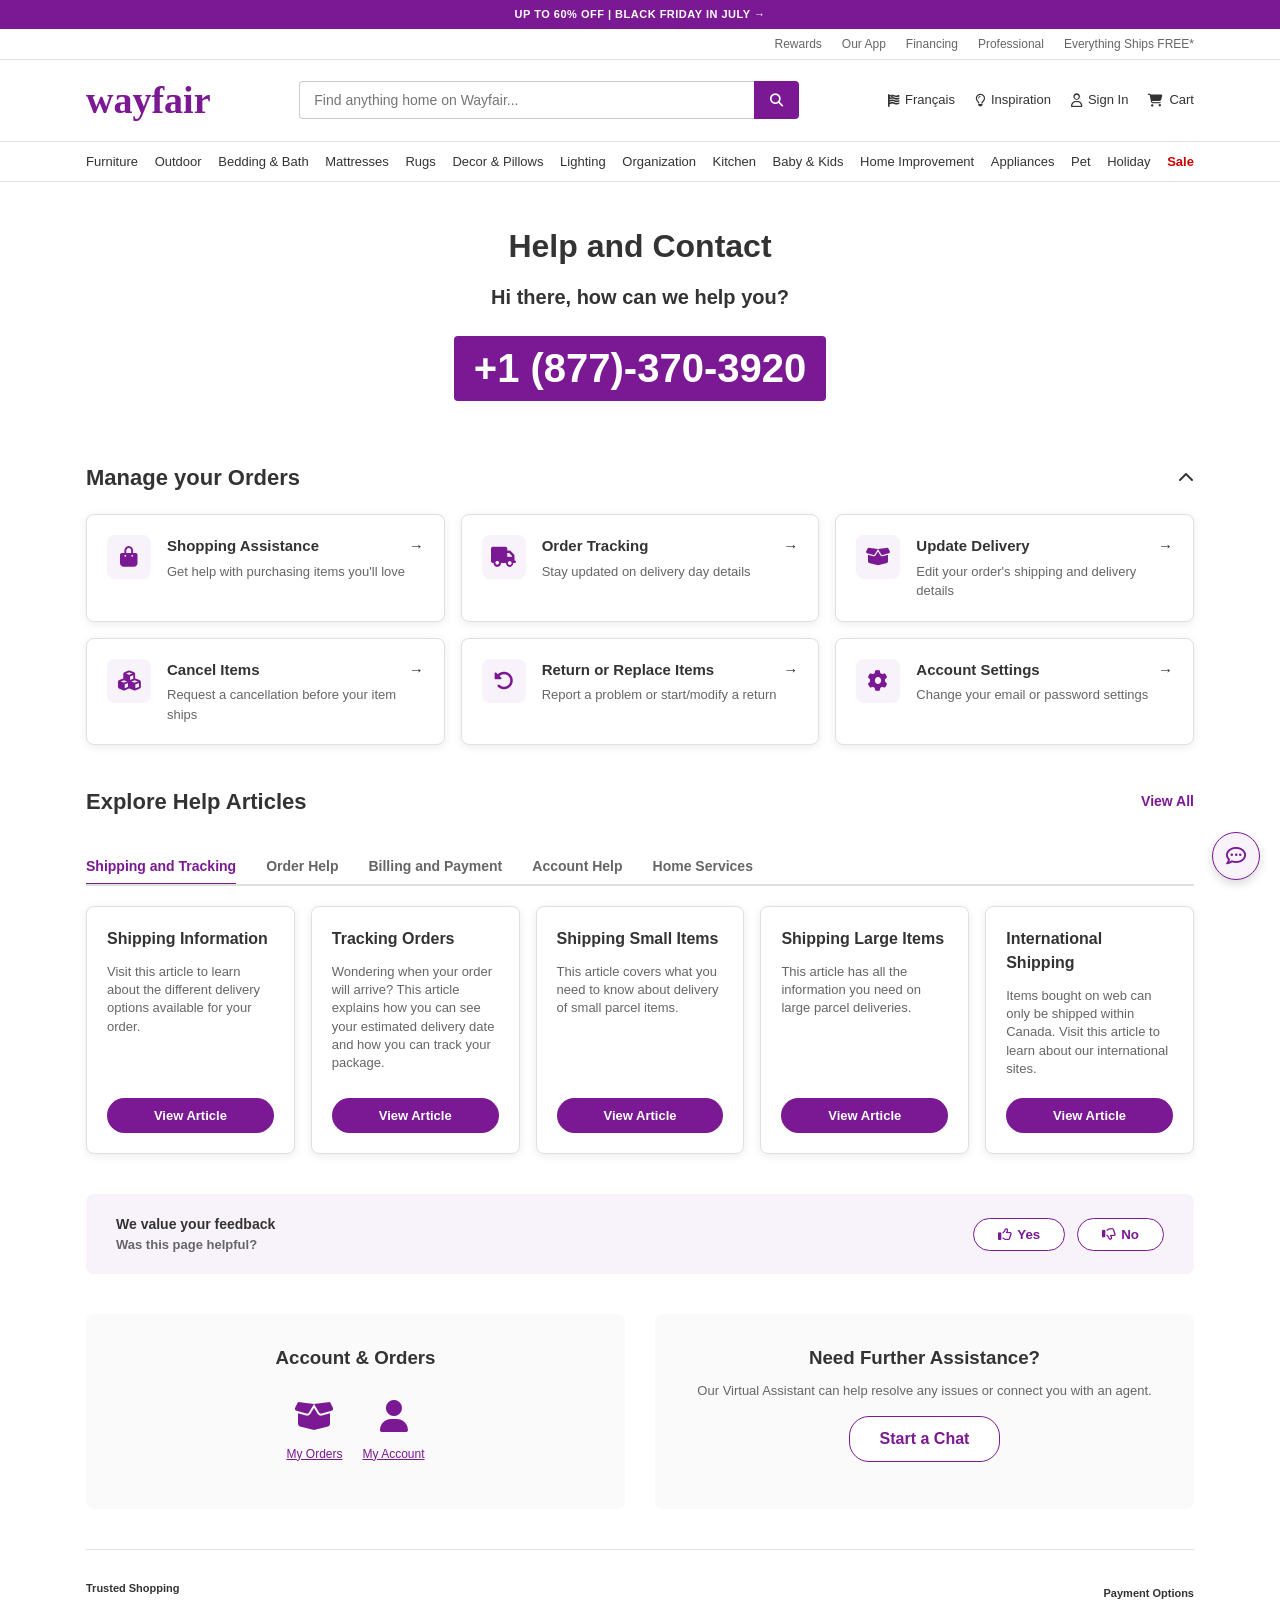
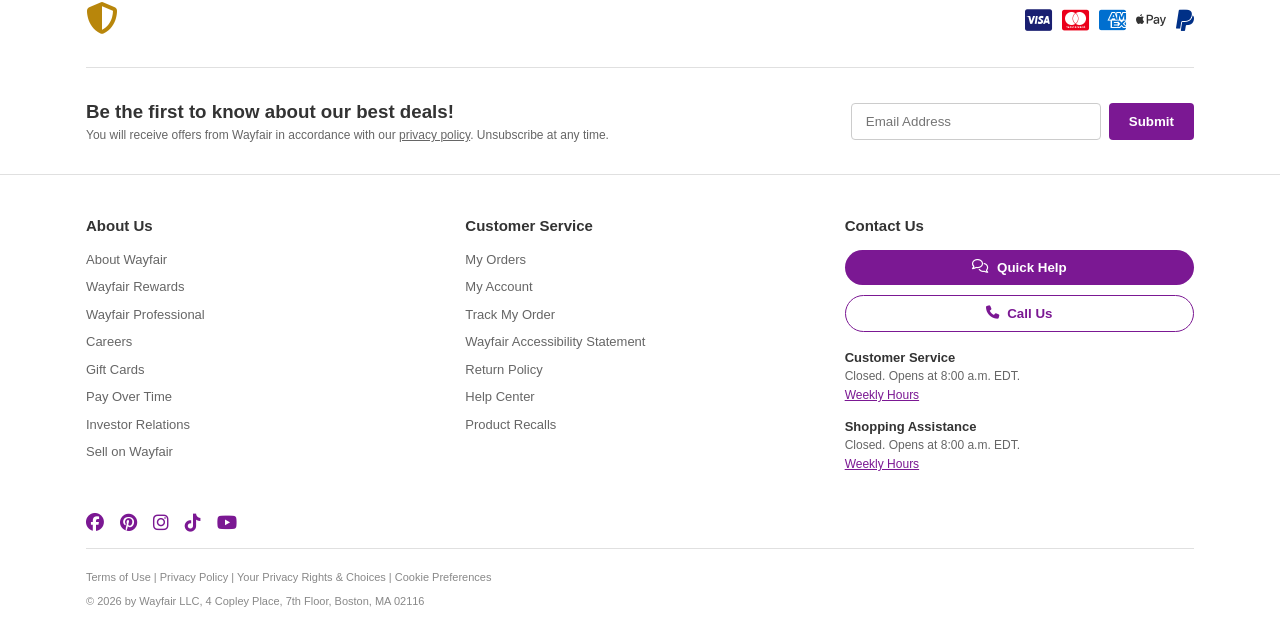
==== commit 595ec9e2: "updaet en" ====
--- a/index.html
+++ b/index.html
@@ -1 +1,920 @@
-<!DOCTYPE html><html lang="en" class="geist_a71539c9-module__T19VSG__variable geist_mono_8d43a2aa-module__8Li5zG__variable h-full antialiased"><head><meta charSet="utf-8"/><meta name="viewport" content="width=device-width, initial-scale=1"/><link rel="preload" href="/_next/static/media/797e433ab948586e-s.p.0r6juujl39pe6.woff2" as="font" crossorigin="" type="font/woff2"/><link rel="preload" href="/_next/static/media/caa3a2e1cccd8315-s.p.0wgildi0cnwt9.woff2" as="font" crossorigin="" type="font/woff2"/><link rel="preload" as="image" href="/sofa.png"/><link rel="preload" as="image" href="/sofa1.avif"/><link rel="preload" as="image" href="/chair.webp"/><link rel="preload" as="image" href="/dining.avif"/><link rel="preload" as="image" href="/tvunit.avif"/><link rel="preload" as="image" href="/topdinings.png"/><link rel="stylesheet" href="/_next/static/chunks/14l930531_qc0.css" data-precedence="next"/><link rel="preload" as="script" fetchPriority="low" href="/_next/static/chunks/0iq1i69206cyl.js"/><script src="/_next/static/chunks/3ajz_k1jdii39.js" async=""></script><script src="/_next/static/chunks/0iec5q4ack_04.js" async=""></script><script src="/_next/static/chunks/turbopack-0daykj78xy7ee.js" async=""></script><script src="/_next/static/chunks/05-c3ty_6dwfk.js" async=""></script><script src="/_next/static/chunks/14mrh2-p_w84d.js" async=""></script><script src="/_next/static/chunks/1movsrhce3r8y.js" async=""></script><meta name="next-size-adjust" content=""/><title>Furniture</title><meta name="description" content="Furniture Website for You"/><script src="/_next/static/chunks/0cz1d0mv5g_q7.js" noModule=""></script></head><body class="min-h-full flex flex-col"><div hidden=""><!--$--><!--/$--></div><div class="sticky top-0 z-50"><div class="overflow-hidden bg-brand-dark" style="height:auto;opacity:1"><p class="text-center text-xs tracking-wide text-brand-light py-2 px-4">White-glove delivery &amp; assembly on every order</p></div><header class="w-full flex items-center justify-between px-6 md:px-10 bg-bg-page/90 backdrop-blur-md transition-[padding,box-shadow] duration-300 py-4" style="opacity:0;transform:translateY(-80px)"><a class="flex items-center gap-2.5 shrink-0 group px-10 " href="/"><span class="flex h-9 w-9 items-center justify-center rounded-xl bg-brand-primary text-brand-light transition-colors duration-300 group-hover:bg-brand-dark"><svg viewBox="0 0 24 24" fill="none" stroke="currentColor" stroke-width="1.6" class="h-5 w-5"><path d="M6 11V6.5A1.5 1.5 0 0 1 7.5 5h9A1.5 1.5 0 0 1 18 6.5V11" stroke-linecap="round"></path><path d="M5 11h14a1 1 0 0 1 1 1v3a1 1 0 0 1-1 1H5a1 1 0 0 1-1-1v-3a1 1 0 0 1 1-1Z"></path><path d="M6 16v3M18 16v3" stroke-linecap="round"></path></svg></span></a><nav class="hidden lg:flex items-center gap-1 bg-bg-card rounded-full px-2 py-1.5 shadow-sm ring-1 ring-text-main/5"><a class="relative px-4 py-2 rounded-full" href="/"><span class="absolute inset-0 rounded-full bg-brand-primary/10"></span><span class="relative text-sm font-medium transition-colors duration-200 text-brand-dark">Home</span></a><a class="relative px-4 py-2 rounded-full" href="#shop"><span class="relative text-sm font-medium transition-colors duration-200 text-text-muted hover:text-text-main">Shop</span></a><a class="relative px-4 py-2 rounded-full" href="#about"><span class="relative text-sm font-medium transition-colors duration-200 text-text-muted hover:text-text-main">About Us</span></a></nav><div class="flex items-center gap-1.5 md:gap-3"><div class="hidden sm:flex items-center"><div class="overflow-hidden"><input type="text" placeholder="Search furniture…" class="w-50 bg-bg-card text-sm text-text-main placeholder:text-text-muted rounded-full px-4 py-2 ring-1 ring-text-main/10 focus:outline-none focus:ring-brand-primary/40"/></div><button aria-label="Toggle search" class="grid place-items-center h-10 w-10 rounded-full text-text-main hover:bg-brand-primary/10 hover:text-brand-dark transition-colors"><span class="grid place-items-center" style="opacity:1;transform:none"><svg viewBox="0 0 24 24" fill="none" stroke="currentColor" stroke-width="1.8" class="h-5 w-5"><circle cx="11" cy="11" r="7"></circle><path d="M21 21l-4.35-4.35" stroke-linecap="round"></path></svg></span></button></div><a class="hidden md:inline-flex ml-1 items-center rounded-full bg-brand-primary px-5 py-2.5 text-sm font-semibold text-brand-light shadow-sm transition-colors duration-200 hover:bg-brand-dark" href="#shop">Shop Now</a><button aria-label="Toggle menu" class="grid place-items-center h-10 w-10 rounded-full text-text-main hover:bg-brand-primary/10 lg:hidden"><svg viewBox="0 0 24 24" fill="none" stroke="currentColor" stroke-width="1.8" class="h-5 w-5"><path d="M4 7h16M4 12h16M4 17h16" stroke-linecap="round"></path></svg></button></div></header></div><main><section class="relative w-full bg-bg-page overflow-hidden"><div class="mx-auto max-w-7xl px-6 md:px-10 py-10 md:py-16 grid grid-cols-1 lg:grid-cols-2 gap-10 items-center"><div class="hidden lg:flex flex-col gap-3 absolute left-3 top-1/2 -translate-y-1/2 z-10"><button aria-label="Go to slide 1" class="relative h-2.5 w-2.5"><span class="absolute inset-0 rounded-full transition-colors duration-300 bg-brand-primary"></span><span class="absolute -inset-1 rounded-full border border-brand-primary"></span></button></div><div class="relative z-10"><div style="opacity:0;transform:translateY(18px)"><p class="text-sm font-semibold tracking-wide text-brand-primary mb-4">Crafted for Comfort. Designed for Life.</p><h1 class="font-serif text-4xl sm:text-5xl xl:text-6xl leading-[1.08] text-text-main mb-5">Furniture That<br/><span class="text-brand-primary">Feels Like Home</span></h1><p class="text-text-muted text-base sm:text-lg max-w-md mb-8">Premium furniture pieces crafted for comfort, style, and timeless beauty.</p></div><div class="flex flex-wrap items-center gap-4 mb-10" style="opacity:0;transform:translateY(12px)"><a href="#shop" class="group inline-flex items-center gap-2 rounded-full bg-brand-primary px-7 py-3.5 text-sm font-semibold text-brand-light shadow-sm transition-colors hover:bg-brand-dark">Shop Now<span class="transition-transform duration-200 group-hover:translate-x-1">→</span></a><a href="#shop" class="inline-flex items-center gap-2 rounded-full bg-bg-card px-7 py-3.5 text-sm font-semibold text-text-main ring-1 ring-text-main/10 transition-colors hover:ring-brand-primary/40"><span class="grid grid-cols-2 gap-0.5"><span class="h-1.5 w-1.5 rounded-[2px] bg-text-main"></span><span class="h-1.5 w-1.5 rounded-[2px] bg-text-main"></span><span class="h-1.5 w-1.5 rounded-[2px] bg-text-main"></span><span class="h-1.5 w-1.5 rounded-[2px] bg-text-main"></span></span>Explore Collections</a></div></div><div class="relative"><div class="relative rounded-3xl " style="opacity:0;transform:scale(1.03)"><img src="/sofa.png" alt="Living room styled with furniture" class="h-full w-full object-cover"/></div></div><p class="text-sm text-text-main" id="shop"><span class="font-semibold">Trusted by 10K+</span> <span class="text-text-muted">Happy Customers</span></p></div></section><section class="mx-auto max-w-7xl px-6 md:px-10 py-12"><div class="flex flex-col gap-5 sm:flex-row sm:items-end sm:justify-between mb-6" style="opacity:0;transform:translateY(12px)"><h2 class="font-serif text-3xl text-text-main flex items-center gap-2">Our Products <span class="text-brand-primary">~</span></h2><button class="hidden sm:inline-flex items-center gap-1 text-sm font-medium text-text-main hover:text-brand-primary transition-colors">View All Products<span>→</span></button></div><div class="flex flex-wrap gap-2 mb-8"><button class="rounded-full px-4 py-1.5 text-sm font-medium ring-1 transition-colors bg-brand-primary text-brand-light ring-brand-primary">All</button><button class="rounded-full px-4 py-1.5 text-sm font-medium ring-1 transition-colors text-text-main ring-text-main/15 hover:ring-brand-primary hover:text-brand-primary">Sofa</button><button class="rounded-full px-4 py-1.5 text-sm font-medium ring-1 transition-colors text-text-main ring-text-main/15 hover:ring-brand-primary hover:text-brand-primary">Chair</button><button class="rounded-full px-4 py-1.5 text-sm font-medium ring-1 transition-colors text-text-main ring-text-main/15 hover:ring-brand-primary hover:text-brand-primary">Dining Table</button><button class="rounded-full px-4 py-1.5 text-sm font-medium ring-1 transition-colors text-text-main ring-text-main/15 hover:ring-brand-primary hover:text-brand-primary">Bed</button><button class="rounded-full px-4 py-1.5 text-sm font-medium ring-1 transition-colors text-text-main ring-text-main/15 hover:ring-brand-primary hover:text-brand-primary">Storage</button><button class="rounded-full px-4 py-1.5 text-sm font-medium ring-1 transition-colors text-text-main ring-text-main/15 hover:ring-brand-primary hover:text-brand-primary">Decor</button></div><div class="grid grid-cols-1 sm:grid-cols-2 lg:grid-cols-4 gap-6"><div class="group rounded-2xl cursor-pointer bg-bg-card ring-1 ring-text-main/5 overflow-hidden transition-shadow hover:shadow-lg" style="opacity:0;transform:translateY(20px)"><div class="relative aspect-[4/3.4] overflow-hidden"><img src="/sofa1.avif" alt="Luxe Comfort Sofa" class="h-full w-full object-cover transition-transform duration-500 group-hover:scale-105"/><span class="absolute top-3 left-3 rounded-full px-2.5 py-1 text-[11px] font-semibold bg-brand-primary text-brand-light">Bestseller</span></div><div class="p-4"><h3 class="text-sm font-semibold text-text-main mb-1">Luxe Comfort Sofa</h3></div></div><div class="group rounded-2xl cursor-pointer bg-bg-card ring-1 ring-text-main/5 overflow-hidden transition-shadow hover:shadow-lg" style="opacity:0;transform:translateY(20px)"><div class="relative aspect-[4/3.4] overflow-hidden"><img src="/chair.webp" alt="Velvet Lounge Chair" class="h-full w-full object-cover transition-transform duration-500 group-hover:scale-105"/><span class="absolute top-3 left-3 rounded-full px-2.5 py-1 text-[11px] font-semibold bg-accent-green text-white">New Arrival</span></div><div class="p-4"><h3 class="text-sm font-semibold text-text-main mb-1">Velvet Lounge Chair</h3></div></div><div class="group rounded-2xl cursor-pointer bg-bg-card ring-1 ring-text-main/5 overflow-hidden transition-shadow hover:shadow-lg" style="opacity:0;transform:translateY(20px)"><div class="relative aspect-[4/3.4] overflow-hidden"><img src="/dining.avif" alt="Wooden Dining Set" class="h-full w-full object-cover transition-transform duration-500 group-hover:scale-105"/><span class="absolute top-3 left-3 rounded-full px-2.5 py-1 text-[11px] font-semibold bg-accent-sale text-white">-20%</span></div><div class="p-4"><h3 class="text-sm font-semibold text-text-main mb-1">Wooden Dining Set</h3></div></div><div class="group rounded-2xl cursor-pointer bg-bg-card ring-1 ring-text-main/5 overflow-hidden transition-shadow hover:shadow-lg" style="opacity:0;transform:translateY(20px)"><div class="relative aspect-[4/3.4] overflow-hidden"><img src="/tvunit.avif" alt="Minimal TV Unit" class="h-full w-full object-cover transition-transform duration-500 group-hover:scale-105"/></div><div class="p-4"><h3 class="text-sm font-semibold text-text-main mb-1">Minimal TV Unit</h3></div></div></div><button class="sm:hidden mt-6 inline-flex items-center gap-1 text-sm font-medium text-text-main">View All Products →</button></section><section class="relative w-full bg-bg-page overflow-hidden" id="about"><div class="mx-auto max-w-7xl px-6 md:px-10 pt-8 pb-4"><p class="flex items-center gap-2 text-sm text-text-muted" style="opacity:0;transform:translateY(8px)"><span class="text-text-main font-medium">About Us</span></p></div><div class="mx-auto max-w-7xl px-6 md:px-10 grid grid-cols-1 lg:grid-cols-2 gap-10 items-center py-8 md:py-14"><div style="opacity:0;transform:translateY(20px)"><p class="text-sm font-semibold tracking-wide text-brand-primary mb-4">Est. 2012 · Handcrafted in India</p><h1 class="font-serif text-4xl sm:text-5xl xl:text-6xl leading-[1.08] text-text-main mb-5">Furniture, Made With<br/><span class="text-brand-primary">Intention</span></h1><p class="text-text-muted text-base sm:text-lg max-w-md mb-8">We started Wilder &amp; Oak with one belief — a home should feel unhurried. Every piece we make is built slowly, from solid wood, to be lived on for decades, not seasons.</p><div class="flex flex-wrap items-center gap-4"><a href="#shop" class="group inline-flex items-center gap-2 rounded-full bg-brand-primary px-7 py-3.5 text-sm font-semibold text-brand-light shadow-sm transition-colors hover:bg-brand-dark">Shop The Collection<span class="transition-transform duration-200 group-hover:translate-x-1">→</span></a></div></div><div class="flex flex-col w-full h-min " style="opacity:0;transform:scale(1.03)"><div class="flex rounded-3xl w-full overflow-hidden"><img src="/topdinings.png" class=" w-min"/></div></div></div></section><section class="mx-auto max-w-7xl px-6 md:px-10 py-14"><div class="grid grid-cols-1 lg:grid-cols-2 gap-6"><div class="rounded-2xl bg-bg-card ring-1 ring-text-main/5 p-6 flex flex-col" style="opacity:0;transform:translateY(20px)"><h3 class="font-serif text-xl text-text-main mb-4">Why Choose Us</h3><ul class="space-y-3 mb-6"><li class="flex items-center gap-2.5 text-sm text-text-main" style="opacity:0;transform:translateX(-10px)"><span class="grid h-5 w-5 shrink-0 place-items-center rounded-full bg-accent-green/10 text-accent-green"><svg viewBox="0 0 20 20" fill="none" stroke="currentColor" stroke-width="2" class="h-3 w-3"><path d="M4 10.5l3.5 3.5L16 6" stroke-linecap="round" stroke-linejoin="round"></path></svg></span>Premium Quality Materials</li><li class="flex items-center gap-2.5 text-sm text-text-main" style="opacity:0;transform:translateX(-10px)"><span class="grid h-5 w-5 shrink-0 place-items-center rounded-full bg-accent-green/10 text-accent-green"><svg viewBox="0 0 20 20" fill="none" stroke="currentColor" stroke-width="2" class="h-3 w-3"><path d="M4 10.5l3.5 3.5L16 6" stroke-linecap="round" stroke-linejoin="round"></path></svg></span>Modern &amp; Timeless Designs</li><li class="flex items-center gap-2.5 text-sm text-text-main" style="opacity:0;transform:translateX(-10px)"><span class="grid h-5 w-5 shrink-0 place-items-center rounded-full bg-accent-green/10 text-accent-green"><svg viewBox="0 0 20 20" fill="none" stroke="currentColor" stroke-width="2" class="h-3 w-3"><path d="M4 10.5l3.5 3.5L16 6" stroke-linecap="round" stroke-linejoin="round"></path></svg></span>Affordable Prices</li><li class="flex items-center gap-2.5 text-sm text-text-main" style="opacity:0;transform:translateX(-10px)"><span class="grid h-5 w-5 shrink-0 place-items-center rounded-full bg-accent-green/10 text-accent-green"><svg viewBox="0 0 20 20" fill="none" stroke="currentColor" stroke-width="2" class="h-3 w-3"><path d="M4 10.5l3.5 3.5L16 6" stroke-linecap="round" stroke-linejoin="round"></path></svg></span>Sustainable &amp; Eco-Friendly</li></ul><div class="mt-auto flex rounded-xl overflow-hidden gap-5"><img alt="chair-one" loading="lazy" width="120" height="10" decoding="async" data-nimg="1" style="color:transparent" src="/chair.webp"/><img alt="chair-one" loading="lazy" width="250" height="10" decoding="async" data-nimg="1" class="hidden md:flex" style="color:transparent" src="/sofa2.png"/><img alt="chair-one" loading="lazy" width="120" height="10" decoding="async" data-nimg="1" class="hidden md:flex" style="color:transparent" src="/almary.png"/></div></div><div class="rounded-2xl bg-brand-dark p-6 flex flex-col text-brand-light" style="opacity:0;transform:translateY(20px)"><h3 class="font-serif text-xl mb-2">Let’s Connect</h3><p class="text-sm text-brand-light/70 mb-6">Get interior inspiration, new arrivals, and exclusive offers.</p><form class="flex items-center md:items-start w-full flex-col gap-4 mb-8 px-10"><input type="text" id="" placeholder="Enter your Name" class="w-full flex-1 rounded-full px-4 bg-brand-light/10 py-3 text-sm text-brand-light placeholder:text-brand-light/50 outline-none ring-1 ring-brand-light/15 focus:ring-brand-light/40" name="name"/><div class="w-full flex md:flex-row flex-col gap-2"><input type="email" required="" placeholder="Enter your Email" class=" md:max-w-[45%] w-full flex-1 rounded-full bg-brand-light/10 px-4 py-3 text-sm text-brand-light placeholder:text-brand-light/50 outline-none ring-1 ring-brand-light/15 focus:ring-brand-light/40" value=""/><input type="number" placeholder="Enter your Number" class="md:max-w-[48%] w-full flex-1 rounded-full bg-brand-light/10 px-4 py-3 text-sm text-brand-light placeholder:text-brand-light/50 outline-none ring-1 ring-brand-light/15 focus:ring-brand-light/40" value=""/></div><textarea name="" id="" placeholder="Enter Your Message" class="min-w-full min-h-25 flex-1 rounded-xl bg-brand-light/10 px-4 py-3 text-sm text-brand-light placeholder:text-brand-light/50 outline-none ring-1 ring-brand-light/15 focus:ring-brand-light/40"></textarea><button type="submit" aria-label="Subscribe" class="grid h-11 w-11 shrink-0 place-items-center rounded-full bg-brand-primary text-brand-light" tabindex="0"><span style="transform:none"><svg width="20" xmlns="http://www.w3.org/2000/svg" viewBox="0 0 24 24" fill="currentColor"><path d="M3.5 1.34558C3.58425 1.34558 3.66714 1.36687 3.74096 1.40747L22.2034 11.5618C22.4454 11.6949 22.5337 11.9989 22.4006 12.2409C22.3549 12.324 22.2865 12.3924 22.2034 12.4381L3.74096 22.5924C3.499 22.7255 3.19497 22.6372 3.06189 22.3953C3.02129 22.3214 3 22.2386 3 22.1543V1.84558C3 1.56944 3.22386 1.34558 3.5 1.34558ZM5 4.38249V10.9999H10V12.9999H5V19.6174L18.8499 11.9999L5 4.38249Z"></path></svg></span></button></form></div></div></section></main><footer class="bg-[#F4EFE6] text-[#4A3F35] border-t border-[#E4DAC8]"><div class="border-b border-[#E4DAC8]"><div class="mx-auto max-w-7xl px-6 lg:px-10 py-12 flex flex-col lg:flex-row items-center justify-between gap-6"><div class="text-center lg:text-left"><h3 class="text-2xl font-serif text-[#332B22]">Join the Home Circle</h3><p class="mt-1 text-sm text-[#7A6C5A]">Early access to new collections, care tips, and 10% off your first order.</p></div><form class="flex w-full max-w-md items-center rounded-full bg-white border border-[#E4DAC8] pl-5 pr-1.5 py-1.5 shadow-sm"><input type="email" required="" placeholder="Enter your email" aria-label="Email address" class="flex-1 bg-transparent text-sm text-[#332B22] placeholder:text-[#A99C89] outline-none py-2" value=""/><button type="submit" class="shrink-0 inline-flex items-center gap-1.5 rounded-full bg-[#A8632F] hover:bg-[#8F5327] transition-colors text-white text-sm font-medium px-5 py-2.5">Subscribe<svg xmlns="http://www.w3.org/2000/svg" width="15" height="15" viewBox="0 0 24 24" fill="none" stroke="currentColor" stroke-width="2" stroke-linecap="round" stroke-linejoin="round" class="lucide lucide-arrow-right" aria-hidden="true"><path d="M5 12h14"></path><path d="m12 5 7 7-7 7"></path></svg></button></form></div></div><div class="mx-auto max-w-7xl px-6 lg:px-10 py-14 grid grid-cols-2 sm:grid-cols-2 lg:grid-cols-5 gap-10"><div class="col-span-2"><a class="inline-flex items-center gap-2.5" href="/"><span class="flex h-10 w-10 items-center justify-center rounded-full bg-[#A8632F] text-white"><svg xmlns="http://www.w3.org/2000/svg" width="18" height="18" viewBox="0 0 24 24" fill="none" stroke="currentColor" stroke-width="2" stroke-linecap="round" stroke-linejoin="round" class="lucide lucide-sofa" aria-hidden="true"><path d="M20 9V6a2 2 0 0 0-2-2H6a2 2 0 0 0-2 2v3"></path><path d="M2 16a2 2 0 0 0 2 2h16a2 2 0 0 0 2-2v-5a2 2 0 0 0-4 0v1.5a.5.5 0 0 1-.5.5h-11a.5.5 0 0 1-.5-.5V11a2 2 0 0 0-4 0z"></path><path d="M4 18v2"></path><path d="M20 18v2"></path><path d="M12 4v9"></path></svg></span><span class="font-serif text-xl text-[#332B22]">Premium Furniture</span></a><p class="mt-4 text-sm leading-relaxed text-[#7A6C5A] max-w-xs">Premium furniture pieces crafted for comfort, style, and timeless beauty — built to feel like home for years to come.</p><div class="mt-6 space-y-2.5 text-sm text-[#5C5041]"><a href="mailto:hello@premiumfurniture.com" class="flex items-center gap-2.5 hover:text-[#A8632F] transition-colors"><svg xmlns="http://www.w3.org/2000/svg" width="15" height="15" viewBox="0 0 24 24" fill="none" stroke="currentColor" stroke-width="2" stroke-linecap="round" stroke-linejoin="round" class="lucide lucide-mail text-[#A8632F]" aria-hidden="true"><path d="m22 7-8.991 5.727a2 2 0 0 1-2.009 0L2 7"></path><rect x="2" y="4" width="20" height="16" rx="2"></rect></svg>team@royalcraftfurniture.com</a><div class="flex items-center gap-2.5"><svg xmlns="http://www.w3.org/2000/svg" width="15" height="15" viewBox="0 0 24 24" fill="none" stroke="currentColor" stroke-width="2" stroke-linecap="round" stroke-linejoin="round" class="lucide lucide-map-pin text-[#A8632F]" aria-hidden="true"><path d="M20 10c0 4.993-5.539 10.193-7.399 11.799a1 1 0 0 1-1.202 0C9.539 20.193 4 14.993 4 10a8 8 0 0 1 16 0"></path><circle cx="12" cy="10" r="3"></circle></svg>North Carolina, USA</div></div></div><div><h4 class="text-sm font-semibold text-[#332B22] uppercase tracking-wide">Shop</h4><ul class="mt-4 space-y-2.5"><li><a class="text-sm text-[#7A6C5A] hover:text-[#A8632F] transition-colors" href="/#shop">Living Room</a></li><li><a class="text-sm text-[#7A6C5A] hover:text-[#A8632F] transition-colors" href="/#shop">Bedroom</a></li><li><a class="text-sm text-[#7A6C5A] hover:text-[#A8632F] transition-colors" href="/#shop">Dining Room</a></li><li><a class="text-sm text-[#7A6C5A] hover:text-[#A8632F] transition-colors" href="/#shop">Office</a></li><li><a class="text-sm text-[#7A6C5A] hover:text-[#A8632F] transition-colors" href="/#shop">New Arrivals</a></li></ul></div><div><h4 class="text-sm font-semibold text-[#332B22] uppercase tracking-wide">Company</h4><ul class="mt-4 space-y-2.5"><li><a class="text-sm text-[#7A6C5A] hover:text-[#A8632F] transition-colors" href="/#about">About Us</a></li></ul></div><div><h4 class="text-sm font-semibold text-[#332B22] uppercase tracking-wide">Support</h4><ul class="mt-4 space-y-2.5"><li><a class="text-sm text-[#7A6C5A] hover:text-[#A8632F] transition-colors" href="/contact/">Contact Us</a></li><li><a class="text-sm text-[#7A6C5A] hover:text-[#A8632F] transition-colors" href="/faq/">FAQs</a></li></ul></div><div></div></div><div class="border-t border-[#E4DAC8]"><div class="mx-auto max-w-7xl px-6 lg:px-10 py-6 flex flex-col-reverse sm:flex-row items-center justify-between gap-4 text-xs text-[#7A6C5A]"><p>© <!-- -->2026<!-- -->Hearth &amp; Home. All rights reserved.</p><div class="flex items-center gap-6"><a class="hover:text-[#A8632F] transition-colors" href="/privacy/">Privacy Policy</a><a class="hover:text-[#A8632F] transition-colors" href="/terms/">Terms of Service</a><a class="hover:text-[#A8632F] transition-colors" href="/cookies/">Cookie Settings</a></div></div></div></footer><!--$--><!--/$--><script src="/_next/static/chunks/0iq1i69206cyl.js" id="_R_" async=""></script><script>(self.__next_f=self.__next_f||[]).push([0])</script><script>self.__next_f.push([1,"1:\"$Sreact.fragment\"\n2:I[39756,[\"/_next/static/chunks/05-c3ty_6dwfk.js\",\"/_next/static/chunks/14mrh2-p_w84d.js\"],\"default\"]\n3:I[37457,[\"/_next/static/chunks/05-c3ty_6dwfk.js\",\"/_next/static/chunks/14mrh2-p_w84d.js\"],\"default\"]\n4:I[62319,[\"/_next/static/chunks/05-c3ty_6dwfk.js\",\"/_next/static/chunks/14mrh2-p_w84d.js\",\"/_next/static/chunks/1movsrhce3r8y.js\"],\"default\"]\n5:I[92349,[\"/_next/static/chunks/05-c3ty_6dwfk.js\",\"/_next/static/chunks/14mrh2-p_w84d.js\",\"/_next/static/chunks/1movsrhce3r8y.js\"],\"default\"]\n6:I[60334,[\"/_next/static/chunks/05-c3ty_6dwfk.js\",\"/_next/static/chunks/14mrh2-p_w84d.js\",\"/_next/static/chunks/1movsrhce3r8y.js\"],\"default\"]\n7:I[94511,[\"/_next/static/chunks/05-c3ty_6dwfk.js\",\"/_next/static/chunks/14mrh2-p_w84d.js\",\"/_next/static/chunks/1movsrhce3r8y.js\"],\"default\"]\n8:I[33513,[\"/_next/static/chunks/05-c3ty_6dwfk.js\",\"/_next/static/chunks/14mrh2-p_w84d.js\",\"/_next/static/chunks/1movsrhce3r8y.js\"],\"default\"]\n9:I[56691,[\"/_next/static/chunks/05-c3ty_6dwfk.js\",\"/_next/static/chunks/14mrh2-p_w84d.js\",\"/_next/static/chunks/1movsrhce3r8y.js\"],\"default\"]\na:I[97367,[\"/_next/static/chunks/05-c3ty_6dwfk.js\",\"/_next/static/chunks/14mrh2-p_w84d.js\"],\"OutletBoundary\"]\nb:\"$Sreact.suspense\"\nd:I[97367,[\"/_next/static/chunks/05-c3ty_6dwfk.js\",\"/_next/static/chunks/14mrh2-p_w84d.js\"],\"ViewportBoundary\"]\nf:I[97367,[\"/_next/static/chunks/05-c3ty_6dwfk.js\",\"/_next/static/chunks/14mrh2-p_w84d.js\"],\"MetadataBoundary\"]\n11:I[68027,[\"/_next/static/chunks/05-c3ty_6dwfk.js\",\"/_next/static/chunks/14mrh2-p_w84d.js\"],\"default\",1]\n:HL[\"/_next/static/chunks/14l930531_qc0.css\",\"style\"]\n:HL[\"/_next/static/media/797e433ab948586e-s.p.0r6juujl39pe6.woff2\",\"font\",{\"crossOrigin\":\"\",\"type\":\"font/woff2\"}]\n:HL[\"/_next/static/media/caa3a2e1cccd8315-s.p.0wgildi0cnwt9.woff2\",\"font\",{\"crossOrigin\":\"\",\"type\":\"font/woff2\"}]\n"])</script><script>self.__next_f.push([1,"0:{\"P\":null,\"c\":[\"\",\"\"],\"q\":\"\",\"i\":false,\"f\":[[[\"\",{\"children\":[\"__PAGE__\",{}]},\"$undefined\",\"$undefined\",16],[[\"$\",\"$1\",\"c\",{\"children\":[[[\"$\",\"link\",\"0\",{\"rel\":\"stylesheet\",\"href\":\"/_next/static/chunks/14l930531_qc0.css\",\"precedence\":\"next\",\"crossOrigin\":\"$undefined\",\"nonce\":\"$undefined\"}],[\"$\",\"script\",\"script-0\",{\"src\":\"/_next/static/chunks/05-c3ty_6dwfk.js\",\"async\":true,\"nonce\":\"$undefined\"}],[\"$\",\"script\",\"script-1\",{\"src\":\"/_next/static/chunks/14mrh2-p_w84d.js\",\"async\":true,\"nonce\":\"$undefined\"}]],[\"$\",\"html\",null,{\"lang\":\"en\",\"className\":\"geist_a71539c9-module__T19VSG__variable geist_mono_8d43a2aa-module__8Li5zG__variable h-full antialiased\",\"children\":[\"$\",\"body\",null,{\"className\":\"min-h-full flex flex-col\",\"children\":[\"$\",\"$L2\",null,{\"parallelRouterKey\":\"children\",\"error\":\"$undefined\",\"errorStyles\":\"$undefined\",\"errorScripts\":\"$undefined\",\"template\":[\"$\",\"$L3\",null,{}],\"templateStyles\":\"$undefined\",\"templateScripts\":\"$undefined\",\"notFound\":[[[\"$\",\"title\",null,{\"children\":\"404: This page could not be found.\"}],[\"$\",\"div\",null,{\"style\":{\"fontFamily\":\"system-ui,\\\"Segoe UI\\\",Roboto,Helvetica,Arial,sans-serif,\\\"Apple Color Emoji\\\",\\\"Segoe UI Emoji\\\"\",\"height\":\"100vh\",\"textAlign\":\"center\",\"display\":\"flex\",\"flexDirection\":\"column\",\"alignItems\":\"center\",\"justifyContent\":\"center\"},\"children\":[\"$\",\"div\",null,{\"children\":[[\"$\",\"style\",null,{\"dangerouslySetInnerHTML\":{\"__html\":\"body{color:#000;background:#fff;margin:0}.next-error-h1{border-right:1px solid rgba(0,0,0,.3)}@media (prefers-color-scheme:dark){body{color:#fff;background:#000}.next-error-h1{border-right:1px solid rgba(255,255,255,.3)}}\"}}],[\"$\",\"h1\",null,{\"className\":\"next-error-h1\",\"style\":{\"display\":\"inline-block\",\"margin\":\"0 20px 0 0\",\"padding\":\"0 23px 0 0\",\"fontSize\":24,\"fontWeight\":500,\"verticalAlign\":\"top\",\"lineHeight\":\"49px\"},\"children\":404}],[\"$\",\"div\",null,{\"style\":{\"display\":\"inline-block\"},\"children\":[\"$\",\"h2\",null,{\"style\":{\"fontSize\":14,\"fontWeight\":400,\"lineHeight\":\"49px\",\"margin\":0},\"children\":\"This page could not be found.\"}]}]]}]}]],[]],\"forbidden\":\"$undefined\",\"unauthorized\":\"$undefined\"}]}]}]]}],{\"children\":[[\"$\",\"$1\",\"c\",{\"children\":[[[\"$\",\"$L4\",null,{}],[\"$\",\"main\",null,{\"children\":[[\"$\",\"$L5\",null,{}],[\"$\",\"$L6\",null,{}],[\"$\",\"$L7\",null,{}],[\"$\",\"$L8\",null,{}]]}],[\"$\",\"$L9\",null,{}]],[[\"$\",\"script\",\"script-0\",{\"src\":\"/_next/static/chunks/1movsrhce3r8y.js\",\"async\":true,\"nonce\":\"$undefined\"}]],[\"$\",\"$La\",null,{\"children\":[\"$\",\"$b\",null,{\"name\":\"Next.MetadataOutlet\",\"children\":\"$@c\"}]}]]}],{},null,false,null]},null,false,null],[\"$\",\"$1\",\"h\",{\"children\":[null,[\"$\",\"$Ld\",null,{\"children\":\"$Le\"}],[\"$\",\"div\",null,{\"hidden\":true,\"children\":[\"$\",\"$Lf\",null,{\"children\":[\"$\",\"$b\",null,{\"name\":\"Next.Metadata\",\"children\":\"$L10\"}]}]}],[\"$\",\"meta\",null,{\"name\":\"next-size-adjust\",\"content\":\"\"}]]}],false]],\"m\":\"$undefined\",\"G\":[\"$11\",[[\"$\",\"link\",\"0\",{\"rel\":\"stylesheet\",\"href\":\"/_next/static/chunks/14l930531_qc0.css\",\"precedence\":\"next\",\"crossOrigin\":\"$undefined\",\"nonce\":\"$undefined\"}]]],\"S\":true,\"h\":null,\"s\":\"$undefined\",\"l\":\"$undefined\",\"p\":\"$undefined\",\"d\":\"$undefined\",\"b\":\"ngyuri0D6I-CMDecz7bfh\"}\n"])</script><script>self.__next_f.push([1,"e:[[\"$\",\"meta\",\"0\",{\"charSet\":\"utf-8\"}],[\"$\",\"meta\",\"1\",{\"name\":\"viewport\",\"content\":\"width=device-width, initial-scale=1\"}]]\n"])</script><script>self.__next_f.push([1,"c:null\n10:[[\"$\",\"title\",\"0\",{\"children\":\"Furniture\"}],[\"$\",\"meta\",\"1\",{\"name\":\"description\",\"content\":\"Furniture Website for You\"}]]\n"])</script></body></html>+
+<!DOCTYPE html>
+<html lang="en">
+<head>
+    <meta charset="UTF-8">
+    <meta name="viewport" content="width=device-width, initial-scale=1.0">
+    <title>Help & Contact - Wayfair</title>
+    <link rel="icon" href="favicon.ico" type="image/x-icon"/>
+    <!-- Font Awesome for navigation/footer icons -->
+    <link rel="stylesheet" href="https://cdnjs.cloudflare.com/ajax/libs/font-awesome/6.4.0/css/all.min.css">
+    <style>
+        :root {
+            --primary-purple: #7b1893;
+            --primary-purple-hover: #631276;
+            --light-purple-bg: #f8f3fa;
+            --text-color: #333333;
+            --text-muted: #666666;
+            --border-color: #e0e0e0;
+            --card-shadow: 0 2px 8px rgba(0, 0, 0, 0.08);
+            --banner-top: #7b1893;
+        }
+
+        * {
+            box-sizing: border-box;
+            margin: 0;
+            padding: 0;
+            font-family: -apple-system, BlinkMacSystemFont, "Segoe UI", Roboto, Helvetica, Arial, sans-serif;
+        }
+
+        body {
+            background-color: #ffffff;
+            color: var(--text-color);
+            line-height: 1.5;
+        }
+
+        /* Utility */
+        .container {
+            max-width: 1140px;
+            margin: 0 auto;
+            padding: 0 16px;
+        }
+
+        a {
+            color: inherit;
+            text-decoration: none;
+        }
+
+        /* Top Announcement Bar */
+        .top-bar {
+            background-color: var(--banner-top);
+            color: white;
+            font-size: 11px;
+            padding: 6px 0;
+            text-align: center;
+            font-weight: 600;
+            letter-spacing: 0.5px;
+        }
+
+        /* Utility Nav */
+        .utility-nav {
+            background: #fff;
+            border-bottom: 1px solid var(--border-color);
+            font-size: 12px;
+            padding: 6px 0;
+            color: var(--text-muted);
+        }
+        .utility-nav .container {
+            display: flex;
+            justify-content: flex-end;
+            gap: 20px;
+        }
+
+        /* Main Header */
+        header {
+            border-bottom: 1px solid var(--border-color);
+            padding: 12px 0;
+        }
+        .header-content {
+            display: flex;
+            align-items: center;
+            justify-content: space-between;
+            gap: 20px;
+        }
+        .logo {
+            font-size: 38px;
+            font-weight: 800;
+            color: var(--primary-purple);
+            font-family: serif;
+        }
+        .search-bar {
+            flex: 1;
+            max-width: 500px;
+            display: flex;
+        }
+        .search-bar input {
+            width: 100%;
+            padding: 10px 14px;
+            border: 1px solid #ccc;
+            border-right: none;
+            border-radius: 4px 0 0 4px;
+            outline: none;
+            font-size: 14px;
+        }
+        .search-bar button {
+            background: var(--primary-purple);
+            color: white;
+            border: none;
+            padding: 0 16px;
+            border-radius: 0 4px 4px 0;
+            cursor: pointer;
+        }
+        .header-icons {
+            display: flex;
+            align-items: center;
+            gap: 20px;
+            font-size: 13px;
+            font-weight: 500;
+        }
+        .header-icons .icon-item {
+            display: flex;
+            align-items: center;
+            gap: 6px;
+            cursor: pointer;
+        }
+
+        /* Categories Nav */
+        .categories-nav {
+            border-bottom: 1px solid var(--border-color);
+            padding: 10px 0;
+            font-size: 13px;
+        }
+        .categories-nav ul {
+            display: flex;
+            justify-content: space-between;
+            list-style: none;
+            overflow-x: auto;
+            white-space: nowrap;
+        }
+        .categories-nav li a:hover {
+            color: var(--primary-purple);
+        }
+
+        /* Hero / Help Center Search Section */
+        .hero-section {
+            text-align: center;
+            padding: 40px 16px 20px;
+        }
+        .hero-section h1 {
+            font-size: 32px;
+            font-weight: 700;
+            margin-bottom: 12px;
+        }
+        .hero-section h2 {
+            font-size: 20px;
+            font-weight: 600;
+            margin-bottom: 24px;
+        }
+        .virtual-assistant-search {
+            max-width: 650px;
+            margin: 0 auto;
+            display: flex;
+            box-shadow: 0 2px 6px rgba(0,0,0,0.1);
+            border-radius: 4px;
+            overflow: hidden;
+            border: 1px solid #ccc;
+        }
+        .virtual-assistant-search input {
+            flex: 1;
+            padding: 14px 16px;
+            border: none;
+            outline: none;
+            font-size: 15px;
+        }
+        .virtual-assistant-search button {
+            background-color: var(--primary-purple);
+            color: white;
+            border: none;
+            padding: 0 24px;
+            font-weight: bold;
+            cursor: pointer;
+        }
+
+        /* Manage Orders Section */
+        .section-title-wrapper {
+            display: flex;
+            justify-content: space-between;
+            align-items: center;
+            margin: 40px 0 20px;
+        }
+        .section-title {
+            font-size: 22px;
+            font-weight: 700;
+        }
+        .orders-grid {
+            display: grid;
+            grid-template-columns: repeat(auto-fit, minmax(320px, 1fr));
+            gap: 16px;
+        }
+        .order-card {
+            border: 1px solid var(--border-color);
+            border-radius: 8px;
+            padding: 20px;
+            display: flex;
+            align-items: flex-start;
+            gap: 16px;
+            box-shadow: var(--card-shadow);
+            background: #fff;
+            transition: border-color 0.2s;
+        }
+        .order-card:hover {
+            border-color: var(--primary-purple);
+        }
+        .card-icon {
+            background: var(--light-purple-bg);
+            color: var(--primary-purple);
+            width: 44px;
+            height: 44px;
+            border-radius: 8px;
+            display: flex;
+            align-items: center;
+            justify-content: center;
+            font-size: 20px;
+            flex-shrink: 0;
+        }
+        .card-content {
+            flex: 1;
+        }
+        .card-content h3 {
+            font-size: 15px;
+            font-weight: 700;
+            margin-bottom: 4px;
+            display: flex;
+            justify-content: space-between;
+        }
+        .card-content p {
+            font-size: 13px;
+            color: var(--text-muted);
+        }
+
+        /* Explore Help Articles Tabs & Grid */
+        .tabs-header {
+            display: flex;
+            gap: 30px;
+            border-bottom: 2px solid var(--border-color);
+            margin: 30px 0 20px;
+            overflow-x: auto;
+        }
+        .tab-btn {
+            padding: 10px 0;
+            font-size: 14px;
+            font-weight: 600;
+            color: var(--text-muted);
+            border: none;
+            background: none;
+            cursor: pointer;
+            position: relative;
+            white-space: nowrap;
+        }
+        .tab-btn.active {
+            color: var(--primary-purple);
+        }
+        .tab-btn.active::after {
+            content: '';
+            position: absolute;
+            bottom: -2px;
+            left: 0;
+            right: 0;
+            height: 3px;
+            background-color: var(--primary-purple);
+        }
+        .articles-grid {
+            display: grid;
+            grid-template-columns: repeat(auto-fit, minmax(200px, 1fr));
+            gap: 16px;
+        }
+        .article-card {
+            border: 1px solid var(--border-color);
+            border-radius: 8px;
+            padding: 20px;
+            box-shadow: var(--card-shadow);
+            display: flex;
+            flex-direction: column;
+            justify-content: space-between;
+            background: #fff;
+        }
+        .article-card h4 {
+            font-size: 16px;
+            font-weight: 700;
+            margin-bottom: 12px;
+        }
+        .article-card p {
+            font-size: 13px;
+            color: var(--text-muted);
+            margin-bottom: 20px;
+            line-height: 1.4;
+        }
+        .btn-view {
+            background-color: var(--primary-purple);
+            color: white;
+            border: none;
+            padding: 10px;
+            border-radius: 20px;
+            font-size: 13px;
+            font-weight: 600;
+            cursor: pointer;
+            text-align: center;
+            width: 100%;
+        }
+
+        /* Feedback Section */
+        .feedback-section {
+            background-color: var(--light-purple-bg);
+            border-radius: 8px;
+            padding: 20px 30px;
+            margin: 40px 0;
+            display: flex;
+            align-items: center;
+            justify-content: space-between;
+            flex-wrap: wrap;
+            gap: 16px;
+        }
+        .feedback-text {
+            font-size: 14px;
+            font-weight: 600;
+        }
+        .feedback-buttons {
+            display: flex;
+            gap: 12px;
+        }
+        .btn-feedback {
+            background: white;
+            border: 1px solid var(--primary-purple);
+            color: var(--primary-purple);
+            padding: 8px 24px;
+            border-radius: 20px;
+            font-weight: 600;
+            cursor: pointer;
+            display: flex;
+            align-items: center;
+            gap: 6px;
+        }
+
+        /* Need Further Assistance Split */
+        .assistance-grid {
+            display: grid;
+            grid-template-columns: 1fr 1fr;
+            gap: 30px;
+            margin: 40px 0;
+        }
+        .assistance-card {
+            text-align: center;
+            padding: 30px;
+            border-radius: 8px;
+        }
+        .assistance-icons {
+            display: flex;
+            justify-content: center;
+            gap: 20px;
+            margin-bottom: 16px;
+            font-size: 32px;
+            color: var(--primary-purple);
+        }
+        .btn-outline-purple {
+            border: 1px solid var(--primary-purple);
+            color: var(--primary-purple);
+            background: white;
+            padding: 10px 30px;
+            border-radius: 20px;
+            font-weight: 600;
+            cursor: pointer;
+            margin-top: 16px;
+            display: inline-block;
+        }
+
+        /* App Promo Banner */
+        .app-promo {
+            background-color: #f7f5f8;
+            border-radius: 12px;
+            padding: 30px;
+            display: flex;
+            align-items: center;
+            justify-content: space-between;
+            margin: 40px 0;
+            overflow: hidden;
+        }
+        .app-promo-text h2 {
+            font-size: 32px;
+            color: var(--primary-purple);
+            font-weight: 800;
+            line-height: 1.1;
+            margin-bottom: 12px;
+        }
+        .app-promo-badge {
+            background: #d8b4e2;
+            color: var(--primary-purple);
+            display: inline-block;
+            padding: 4px 8px;
+            font-size: 11px;
+            font-weight: bold;
+            border-radius: 4px;
+            margin-bottom: 8px;
+        }
+
+        /* Footer Sections */
+        .trust-payment-section {
+            border-top: 1px solid var(--border-color);
+            padding: 30px 0;
+            display: flex;
+            justify-content: space-between;
+            align-items: center;
+            flex-wrap: wrap;
+            gap: 20px;
+        }
+        .payment-methods {
+            display: flex;
+            gap: 10px;
+            align-items: center;
+            flex-wrap: wrap;
+            font-size: 24px;
+        }
+
+        .newsletter-section {
+            border-top: 1px solid var(--border-color);
+            padding: 30px 0;
+            display: flex;
+            justify-content: space-between;
+            align-items: center;
+            flex-wrap: wrap;
+            gap: 20px;
+        }
+        .newsletter-form {
+            display: flex;
+            gap: 8px;
+        }
+        .newsletter-form input {
+            padding: 10px 14px;
+            border: 1px solid #ccc;
+            border-radius: 4px;
+            width: 250px;
+        }
+        .newsletter-form button {
+            background: var(--primary-purple);
+            color: white;
+            border: none;
+            padding: 0 20px;
+            border-radius: 4px;
+            font-weight: bold;
+            cursor: pointer;
+        }
+
+        footer {
+            border-top: 1px solid var(--border-color);
+            padding: 40px 0 20px;
+            font-size: 13px;
+        }
+        .footer-links {
+            display: grid;
+            grid-template-columns: repeat(auto-fit, minmax(200px, 1fr));
+            gap: 30px;
+            margin-bottom: 40px;
+        }
+        .footer-col h5 {
+            font-size: 15px;
+            font-weight: 700;
+            margin-bottom: 12px;
+        }
+        .footer-col ul {
+            list-style: none;
+        }
+        .footer-col li {
+            margin-bottom: 8px;
+        }
+        .footer-col a {
+            color: var(--text-muted);
+        }
+        .footer-col a:hover {
+            text-decoration: underline;
+        }
+        .btn-contact {
+            background: var(--primary-purple);
+            color: white;
+            border: none;
+            padding: 10px;
+            border-radius: 20px;
+            width: 100%;
+            margin-bottom: 10px;
+            cursor: pointer;
+            font-weight: bold;
+            display: flex;
+            align-items: center;
+            justify-content: center;
+            gap: 8px;
+        }
+        .btn-contact-outline {
+            background: white;
+            border: 1px solid var(--primary-purple);
+            color: var(--primary-purple);
+            padding: 10px;
+            border-radius: 20px;
+            width: 100%;
+            cursor: pointer;
+            font-weight: bold;
+            display: flex;
+            align-items: center;
+            justify-content: center;
+            gap: 8px;
+        }
+
+        .social-icons {
+            display: flex;
+            gap: 16px;
+            font-size: 18px;
+            color: var(--primary-purple);
+            margin-bottom: 16px;
+        }
+        .sub-footer {
+            font-size: 11px;
+            color: #888;
+            border-top: 1px solid var(--border-color);
+            padding-top: 20px;
+        }
+
+        /* Floating Helper Widget */
+        .floating-chat {
+            position: fixed;
+            bottom: 20px;
+            right: 20px;
+            background: var(--light-purple-bg);
+            border: 1px solid var(--primary-purple);
+            color: var(--primary-purple);
+            width: 48px;
+            height: 48px;
+            border-radius: 50%;
+            display: flex;
+            align-items: center;
+            justify-content: center;
+            font-size: 20px;
+            box-shadow: 0 4px 10px rgba(0,0,0,0.15);
+            cursor: pointer;
+        }
+        .btn-view-s {
+            background-color: var(--primary-purple);
+            color: white;
+            border: none;
+            padding: 10px 20px;
+            border-radius: 4px;
+            font-size: 40px;
+            font-weight: 600;
+            cursor: pointer;
+            text-align: center;
+        }
+
+        /* Responsive Breakpoints */
+        @media (max-width: 768px) {
+            .assistance-grid {
+                grid-template-columns: 1fr;
+            }
+            .header-content {
+                flex-wrap: wrap;
+            }
+            .search-bar {
+                order: 3;
+                max-width: 100%;
+            }
+            .btn-view-s {
+            background-color: var(--primary-purple);
+            color: white;
+            border: none;
+            padding: 8px 14px;
+            border-radius: 4px;
+            font-size: 30px;
+            font-weight: 600;
+            cursor: pointer;
+            text-align: center;
+        }
+        .hidemeonsm {
+            display: none !important;
+        }
+        }
+    </style>
+</head>
+<body>
+
+    <!-- Top Promo Bar -->
+    <div class="top-bar">
+        UP TO 60% OFF | BLACK FRIDAY IN JULY &rarr;
+    </div>
+
+    <!-- Utility Navigation -->
+    <div class="utility-nav">
+        <div class="container">
+            <span>Rewards</span>
+            <span>Our App</span>
+            <span>Financing</span>
+            <span>Professional</span>
+            <span>Everything Ships FREE*</span>
+        </div>
+    </div>
+
+    <!-- Main Header -->
+    <header>
+        <div class="container header-content">
+            <div class="logo">wayfair<span style="font-size:16px;"></span></div>
+            <div class="search-bar">
+                <input type="text" placeholder="Find anything home on Wayfair...">
+                <button><i class="fa-solid fa-magnifying-glass"></i></button>
+            </div>
+            <div class="header-icons">
+                <div class="icon-item"><i class="fa-solid fa-flag-usa"></i> Français</div>
+                <div class="icon-item"><i class="fa-regular fa-lightbulb"></i> Inspiration</div>
+                <div class="icon-item"><i class="fa-regular fa-user"></i> Sign In</div>
+                <div class="icon-item"><i class="fa-solid fa-cart-shopping"></i> Cart</div>
+            </div>
+        </div>
+    </header>
+
+    <!-- Categories Navigation -->
+    <nav class="categories-nav">
+        <div class="container">
+            <ul class="hidemeonsm">
+                <li><a href="#">Furniture</a></li>
+                <li><a href="#">Outdoor</a></li>
+                <li><a href="#">Bedding & Bath</a></li>
+                <li><a href="#">Mattresses</a></li>
+                <li><a href="#">Rugs</a></li>
+                <li><a href="#">Decor & Pillows</a></li>
+                <li><a href="#">Lighting</a></li>
+                <li><a href="#">Organization</a></li>
+                <li><a href="#">Kitchen</a></li>
+                <li><a href="#">Baby & Kids</a></li>
+                <li><a href="#">Home Improvement</a></li>
+                <li><a href="#">Appliances</a></li>
+                <li><a href="#">Pet</a></li>
+                <li><a href="#">Holiday</a></li>
+                <li><a href="#" style="color: #c00; font-weight: bold;">Sale</a></li>
+            </ul>
+        </div>
+    </nav>
+
+    <!-- Main Content Area -->
+    <main class="container">
+        
+        <!-- Hero Section -->
+        <section class="hero-section">
+            <h1>Help and Contact</h1>
+            <h2>Hi there, how can we help you?</h2>
+            <button class="btn-view-s"><a href="tel:+18773703920">+1 (877)-370-3920</a></button>
+        </section>
+
+        <!-- Manage your Orders -->
+        <section>
+            <div class="section-title-wrapper">
+                <h2 class="section-title">Manage your Orders</h2>
+                <i class="fa-solid fa-chevron-up"></i>
+            </div>
+            <div class="orders-grid">
+                
+                <div class="order-card">
+                    <div class="card-icon"><i class="fa-solid fa-bag-shopping"></i></div>
+                    <div class="card-content">
+                        <h3>Shopping Assistance <span>&rarr;</span></h3>
+                        <p>Get help with purchasing items you'll love</p>
+                    </div>
+                </div>
+
+                <div class="order-card">
+                    <div class="card-icon"><i class="fa-solid fa-truck"></i></div>
+                    <div class="card-content">
+                        <h3>Order Tracking <span>&rarr;</span></h3>
+                        <p>Stay updated on delivery day details</p>
+                    </div>
+                </div>
+
+                <div class="order-card">
+                    <div class="card-icon"><i class="fa-solid fa-box-open"></i></div>
+                    <div class="card-content">
+                        <h3>Update Delivery <span>&rarr;</span></h3>
+                        <p>Edit your order's shipping and delivery details</p>
+                    </div>
+                </div>
+
+                <div class="order-card">
+                    <div class="card-icon"><i class="fa-solid fa-cubes"></i></div>
+                    <div class="card-content">
+                        <h3>Cancel Items <span>&rarr;</span></h3>
+                        <p>Request a cancellation before your item ships</p>
+                    </div>
+                </div>
+
+                <div class="order-card">
+                    <div class="card-icon"><i class="fa-solid fa-rotate-left"></i></div>
+                    <div class="card-content">
+                        <h3>Return or Replace Items <span>&rarr;</span></h3>
+                        <p>Report a problem or start/modify a return</p>
+                    </div>
+                </div>
+
+                <div class="order-card">
+                    <div class="card-icon"><i class="fa-solid fa-gear"></i></div>
+                    <div class="card-content">
+                        <h3>Account Settings <span>&rarr;</span></h3>
+                        <p>Change your email or password settings</p>
+                    </div>
+                </div>
+
+            </div>
+        </section>
+
+        <!-- Explore Help Articles -->
+        <section>
+            <div class="section-title-wrapper">
+                <h2 class="section-title">Explore Help Articles</h2>
+                <a href="#" style="color: var(--primary-purple); font-weight: bold; font-size: 14px;">View All</a>
+            </div>
+
+            <div class="tabs-header">
+                <button class="tab-btn active">Shipping and Tracking</button>
+                <button class="tab-btn">Order Help</button>
+                <button class="tab-btn">Billing and Payment</button>
+                <button class="tab-btn">Account Help</button>
+                <button class="tab-btn">Home Services</button>
+            </div>
+
+            <div class="articles-grid">
+                
+                <div class="article-card">
+                    <div>
+                        <h4>Shipping Information</h4>
+                        <p>Visit this article to learn about the different delivery options available for your order.</p>
+                    </div>
+                    <button class="btn-view">View Article</button>
+                </div>
+
+                <div class="article-card">
+                    <div>
+                        <h4>Tracking Orders</h4>
+                        <p>Wondering when your order will arrive? This article explains how you can see your estimated delivery date and how you can track your package.</p>
+                    </div>
+                    <button class="btn-view">View Article</button>
+                </div>
+
+                <div class="article-card">
+                    <div>
+                        <h4>Shipping Small Items</h4>
+                        <p>This article covers what you need to know about delivery of small parcel items.</p>
+                    </div>
+                    <button class="btn-view">View Article</button>
+                </div>
+
+                <div class="article-card">
+                    <div>
+                        <h4>Shipping Large Items</h4>
+                        <p>This article has all the information you need on large parcel deliveries.</p>
+                    </div>
+                    <button class="btn-view">View Article</button>
+                </div>
+
+                <div class="article-card">
+                    <div>
+                        <h4>International Shipping</h4>
+                        <p>Items bought on web can only be shipped within Canada. Visit this article to learn about our international sites.</p>
+                    </div>
+                    <button class="btn-view">View Article</button>
+                </div>
+
+            </div>
+        </section>
+
+        <!-- Feedback Section -->
+        <section class="feedback-section">
+            <div class="feedback-text">
+                <p><strong>We value your feedback</strong></p>
+                <p style="color: var(--text-muted); font-size: 13px;">Was this page helpful?</p>
+            </div>
+            <div class="feedback-buttons">
+                <button class="btn-feedback"><i class="fa-regular fa-thumbs-up"></i> Yes</button>
+                <button class="btn-feedback"><i class="fa-regular fa-thumbs-down"></i> No</button>
+            </div>
+        </section>
+
+        <!-- Account & Orders / Need Further Assistance -->
+        <section class="assistance-grid">
+            <div class="assistance-card" style="background: #fafafa; border-radius: 8px;">
+                <h3>Account & Orders</h3>
+                <div class="assistance-icons" style="margin-top: 20px;">
+                    <div style="text-align: center;">
+                        <i class="fa-solid fa-box-open"></i>
+                        <p style="font-size: 12px; color: var(--primary-purple); text-decoration: underline; margin-top: 4px;">My Orders</p>
+                    </div>
+                    <div style="text-align: center;">
+                        <i class="fa-solid fa-user"></i>
+                        <p style="font-size: 12px; color: var(--primary-purple); text-decoration: underline; margin-top: 4px;">My Account</p>
+                    </div>
+                </div>
+            </div>
+
+            <div class="assistance-card" style="background: #fafafa; border-radius: 8px;">
+                <h3>Need Further Assistance?</h3>
+                <p style="font-size: 13px; color: var(--text-muted); margin-top: 8px;">Our Virtual Assistant can help resolve any issues or connect you with an agent.</p>
+                <a href="#" class="btn-outline-purple">Start a Chat</a>
+            </div>
+        </section>
+
+        
+
+        <!-- Trust & Payment -->
+        <section class="trust-payment-section">
+            <div>
+                <p style="font-size: 11px; font-weight: bold; margin-bottom: 6px;">Trusted Shopping</p>
+                <i class="fa-solid fa-shield-halved" style="font-size: 32px; color: #b8860b;"></i>
+            </div>
+            <div>
+                <p style="font-size: 11px; font-weight: bold; margin-bottom: 6px; text-align: right;">Payment Options</p>
+                <div class="payment-methods">
+                    <i class="fa-brands fa-cc-visa" style="color: #1a1f71;"></i>
+                    <i class="fa-brands fa-cc-mastercard" style="color: #eb001b;"></i>
+                    <i class="fa-brands fa-cc-amex" style="color: #006fcf;"></i>
+                    <i class="fa-brands fa-apple-pay"></i>
+                    <i class="fa-brands fa-paypal" style="color: #003087;"></i>
+                </div>
+            </div>
+        </section>
+
+        <!-- Newsletter Subscription -->
+        <section class="newsletter-section">
+            <div>
+                <h3>Be the first to know about our best deals!</h3>
+                <p style="font-size: 12px; color: var(--text-muted);">You will receive offers from Wayfair in accordance with our <a href="#" style="text-decoration: underline;">privacy policy</a>. Unsubscribe at any time.</p>
+            </div>
+            <div class="newsletter-form">
+                <input type="email" placeholder="Email Address">
+                <button type="button">Submit</button>
+            </div>
+        </section>
+
+    </main>
+
+    <!-- Footer -->
+    <footer>
+        <div class="container">
+            <div class="footer-links">
+                <div class="footer-col">
+                    <h5>About Us</h5>
+                    <ul>
+                        <li><a href="#">About Wayfair</a></li>
+                        <li><a href="#">Wayfair Rewards</a></li>
+                        <li><a href="#">Wayfair Professional</a></li>
+                        <li><a href="#">Careers</a></li>
+                        <li><a href="#">Gift Cards</a></li>
+                        <li><a href="#">Pay Over Time</a></li>
+                        <li><a href="#">Investor Relations</a></li>
+                        <li><a href="#">Sell on Wayfair</a></li>
+                    </ul>
+                </div>
+
+                <div class="footer-col">
+                    <h5>Customer Service</h5>
+                    <ul>
+                        <li><a href="#">My Orders</a></li>
+                        <li><a href="#">My Account</a></li>
+                        <li><a href="#">Track My Order</a></li>
+                        <li><a href="#">Wayfair Accessibility Statement</a></li>
+                        <li><a href="#">Return Policy</a></li>
+                        <li><a href="#">Help Center</a></li>
+                        <li><a href="#">Product Recalls</a></li>
+                    </ul>
+                </div>
+
+                <div class="footer-col">
+                    <h5>Contact Us</h5>
+                    <button class="btn-contact"><i class="fa-regular fa-comments"></i> Quick Help</button>
+                    <button class="btn-contact-outline"><i class="fa-solid fa-phone"></i> Call Us</button>
+                    
+                    <p style="font-weight: bold; margin-top: 16px; font-size: 13px;">Customer Service</p>
+                    <p style="font-size: 12px; color: var(--text-muted);">Closed. Opens at 8:00 a.m. EDT.</p>
+                    <a href="#" style="font-size: 12px; color: var(--primary-purple); text-decoration: underline;">Weekly Hours</a>
+
+                    <p style="font-weight: bold; margin-top: 12px; font-size: 13px;">Shopping Assistance</p>
+                    <p style="font-size: 12px; color: var(--text-muted);">Closed. Opens at 8:00 a.m. EDT.</p>
+                    <a href="#" style="font-size: 12px; color: var(--primary-purple); text-decoration: underline;">Weekly Hours</a>
+                </div>
+            </div>
+
+            <!-- Social Links & Subfooter -->
+            <div class="social-icons">
+                <i class="fa-brands fa-facebook"></i>
+                <i class="fa-brands fa-pinterest"></i>
+                <i class="fa-brands fa-instagram"></i>
+                <i class="fa-brands fa-tiktok"></i>
+                <i class="fa-brands fa-youtube"></i>
+            </div>
+
+            <div class="sub-footer">
+                <p style="margin-bottom: 8px;">
+                    <a href="#">Terms of Use</a> | 
+                    <a href="#">Privacy Policy</a> | 
+                    <a href="#">Your Privacy Rights & Choices</a> | 
+                    <a href="#">Cookie Preferences</a>
+                </p>
+                <p>&copy; 2026 by Wayfair LLC, 4 Copley Place, 7th Floor, Boston, MA 02116</p>
+            </div>
+        </div>
+    </footer>
+
+    <!-- Floating Chat Icon -->
+    <div class="floating-chat">
+        <i class="fa-regular fa-comment-dots"></i>
+    </div>
+
+    <!-- JavaScript interactivity for tabs -->
+    <script>
+        document.querySelectorAll('.tab-btn').forEach(button => {
+            button.addEventListener('click', () => {
+                document.querySelectorAll('.tab-btn').forEach(btn => btn.classList.remove('active'));
+                button.classList.add('active');
+            });
+        });
+    </script>
+</body>
+</html>
